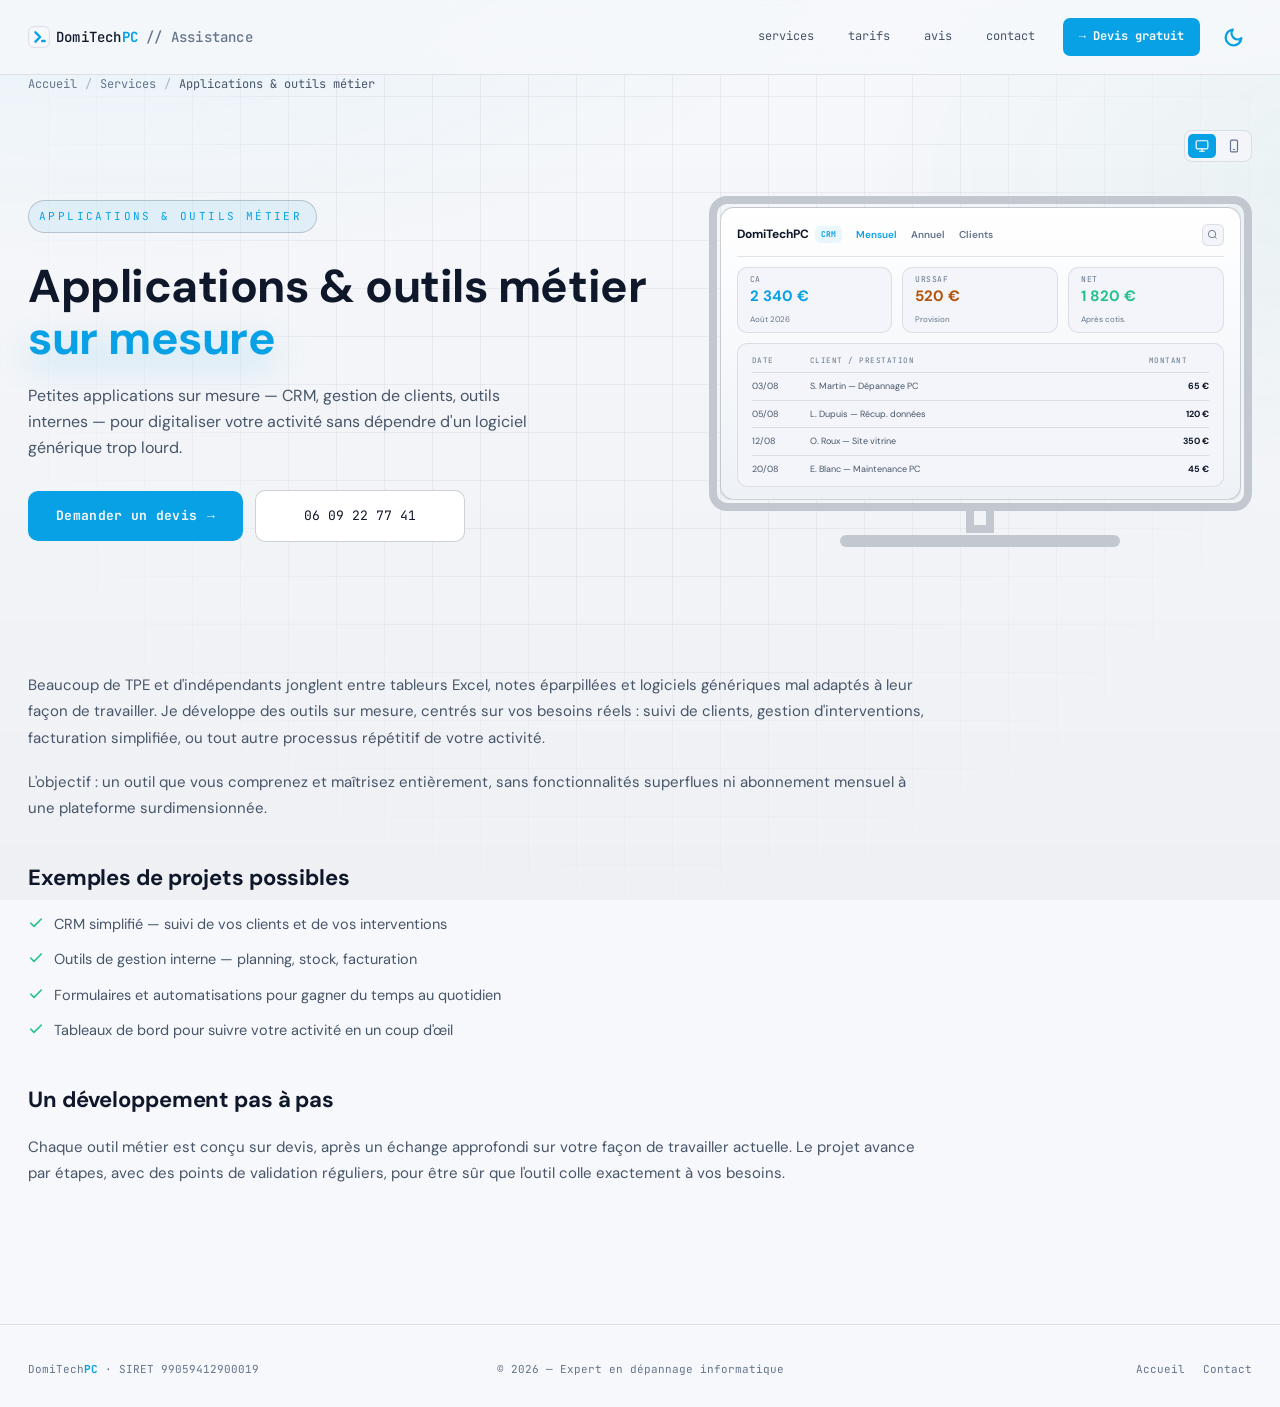
==== applications-metier-blois.html @ a6188f0a "Add files via upload" ====
<!DOCTYPE html>
<html lang="fr">
<head>
<meta charset="UTF-8">
<meta name="viewport" content="width=device-width, initial-scale=1.0">
<script>
(function(){
  var h = document.documentElement;
  try{
    var t = localStorage.getItem('dtpc-theme');
    if(!t){ t = window.matchMedia('(prefers-color-scheme: light)').matches ? 'light' : 'dark'; }
    if(t === 'light'){ h.setAttribute('data-theme','light'); }
  }catch(e){}
  // Active le masquage des blocs "reveal au scroll" seulement si JS tourne.
  h.className += (h.className ? ' ' : '') + 'js-reveal';
  // Detection tactile fiable, independante des media queries : certains
  // navigateurs integres declarent (hover:hover) a tort. Posee ici, avant le
  // premier rendu, pour qu'aucun etat de survol ne s'applique au doigt.
  if (navigator.maxTouchPoints > 0 || 'ontouchstart' in window) {
    h.className += ' is-touch';
  }
  // Filet de securite : si main.js n'a pas demarre au bout de 2,5 s
  // (reseau lent, 404, blocage), on affiche tout plutot que de laisser une page vide.
  setTimeout(function(){
    if(!window.__dtpcReady) h.className = h.className.replace(/\bjs-reveal\b/, '');
  }, 2500);
})();
</script>
<meta name="description" content="Développement d'applications et outils métier sur mesure à Blois : CRM, gestion de clients, outils internes. Digitalisez votre activité. Devis sur demande.">
<title>Applications & outils métier sur mesure | DomiTechPC</title>
<link rel="canonical" href="https://www.domitechpc.fr/applications-metier-blois.html">
<link rel="icon" type="image/png" href="/favicon.png" sizes="48x48">
<link rel="apple-touch-icon" href="/favicon-180.png">
<link rel="preload" href="/assets/fonts/dm-sans-latin-400-normal.woff2" as="font" type="font/woff2" crossorigin>
<link rel="preload" href="/assets/fonts/dm-sans-latin-700-normal.woff2" as="font" type="font/woff2" crossorigin>
<link rel="preload" href="/assets/fonts/jetbrains-mono-latin-400-normal.woff2" as="font" type="font/woff2" crossorigin>
<link rel="stylesheet" href="/assets/style.css?v=104">
<script type="application/ld+json">
{
  "@context": "https://schema.org",
  "@type": "Service",
  "serviceType": "Applications & outils métier",
  "provider": {
    "@type": "LocalBusiness",
    "name": "DomiTechPC Assistance",
    "telephone": "+33609227741",
    "address": {
      "@type": "PostalAddress",
      "addressLocality": "Blois",
      "postalCode": "41000",
      "addressCountry": "FR"
    }
  },
  "areaServed": {
    "@type": "GeoCircle",
    "geoMidpoint": { "@type": "GeoCoordinates", "latitude": 47.5861, "longitude": 1.3359 },
    "geoRadius": "20000"
  },
  "url": "https://www.domitechpc.fr/applications-metier-blois.html"
}
</script>
<script type="application/ld+json">
{
  "@context": "https://schema.org",
  "@type": "BreadcrumbList",
  "itemListElement": [
    { "@type": "ListItem", "position": 1, "name": "Accueil", "item": "https://www.domitechpc.fr/" },
    { "@type": "ListItem", "position": 2, "name": "Services", "item": "https://www.domitechpc.fr/#services" },
    { "@type": "ListItem", "position": 3, "name": "Applications & outils métier", "item": "https://www.domitechpc.fr/applications-metier-blois.html" }
  ]
}
</script>
</head>
<body>

<div class="scroll-progress"><div class="scroll-progress-bar" id="scrollBar"></div></div>

<div class="mobile-menu-backdrop" id="mobileMenuBackdrop" onclick="closeMobileMenu()"></div>
<div class="mobile-menu" id="mobileMenu">
  <div class="mm-head">
    <div class="mm-brand">
      <span class="mm-brand-chip logo-glyph">
        <svg viewBox="0 0 48 48" aria-hidden="true">
          <rect class="lg-bg" x="1.5" y="1.5" width="45" height="45" rx="10.56" stroke-width="1.3"/>
          <path class="lg-mark" d="M16.32 13.92 L26.4 24 L16.32 34.08" fill="none" stroke-width="5.28" stroke-linecap="round" stroke-linejoin="round"/>
          <rect class="lg-cursor" x="28.32" y="29.95" width="10.56" height="5.28" rx="2.64"/>
        </svg>
      </span>
      <div class="mm-brand-text">
        <span class="logo-text-mobile">DomiTech<strong>PC</strong></span>
        <span class="mm-brand-sub">Dépannage & dev web — Blois</span>
      </div>
    </div>
    <button class="mobile-close" onclick="closeMobileMenu()" aria-label="Fermer"><svg viewBox="0 0 24 24" width="16" height="16" fill="none" stroke="currentColor" stroke-width="2" stroke-linecap="round"><line x1="18" y1="6" x2="6" y2="18"/><line x1="6" y1="6" x2="18" y2="18"/></svg></button>
  </div>
  <nav class="mm-links">
    <a class="mm-link mm-services-trigger" id="mmServicesTrigger" onclick="toggleMobileServices()"><span class="mm-label">Services</span><svg class="mm-services-chevron" viewBox="0 0 24 24" fill="none" stroke="currentColor" stroke-width="2.4" stroke-linecap="round" stroke-linejoin="round"><polyline points="6 9 12 15 18 9"/></svg></a>
    <div class="mm-submenu" id="mmSubServices"><div class="mm-submenu-inner">
          <a href="/depannage-informatique-blois.html" onclick="closeMobileMenu()">Dépannage informatique</a>
          <a href="/recuperation-donnees-blois.html" onclick="closeMobileMenu()">Récupération de données</a>
          <a href="/nettoyage-securite-pc-blois.html" onclick="closeMobileMenu()">Nettoyage & Sécurité</a>
          <a href="/developpement-web-blois.html" onclick="closeMobileMenu()">Développement web</a>
          <a href="/creation-site-internet-blois.html" onclick="closeMobileMenu()">Site web personnalisé</a>
          <a href="/applications-metier-blois.html" onclick="closeMobileMenu()">Applications & outils métier</a>
    </div></div>
    <a href="/index.html#tarifs" class="mm-link" onclick="closeMobileMenu()"><span class="mm-label">Tarifs</span><span class="mm-arrow">→</span></a>
    <a href="/index.html#avis" class="mm-link" onclick="closeMobileMenu()"><span class="mm-label">Avis</span><span class="mm-arrow">→</span></a>
    <a href="/index.html#contact" class="mm-link" onclick="closeMobileMenu()"><span class="mm-label">Contact</span><span class="mm-arrow">→</span></a>
  </nav>
  <div class="mm-foot">
    <div class="mm-foot-row">
      <a href="tel:+33609227741" class="mm-quick"><svg width="14" height="14" viewBox="0 0 24 24" fill="none" stroke="currentColor" stroke-width="2" stroke-linecap="round" stroke-linejoin="round"><path d="M22 16.92v3a2 2 0 0 1-2.18 2 19.79 19.79 0 0 1-8.63-3.07 19.5 19.5 0 0 1-6-6 19.79 19.79 0 0 1-3.07-8.67A2 2 0 0 1 4.11 2h3a2 2 0 0 1 2 1.72 12.84 12.84 0 0 0 .7 2.81 2 2 0 0 1-.45 2.11L8.09 9.91a16 16 0 0 0 6 6l1.27-1.27a2 2 0 0 1 2.11-.45 12.84 12.84 0 0 0 2.81.7A2 2 0 0 1 22 16.92z"/></svg> 06 09 22 77 41</a>
      <a href="#" class="mm-quick" onclick="event.preventDefault();copyEmail()"><svg width="14" height="14" viewBox="0 0 24 24" fill="none" stroke="currentColor" stroke-width="2" stroke-linecap="round" stroke-linejoin="round"><rect x="2" y="4" width="20" height="16" rx="2"/><path d="M22 7 12 13 2 7"/></svg> Email</a>
    </div>
  </div>
</div>

<div class="copy-toast" id="copyToast" style="display:flex;align-items:center;gap:8px"><svg viewBox="0 0 24 24" width="13" height="13" fill="none" stroke="currentColor" stroke-width="3" stroke-linecap="round" stroke-linejoin="round" style="flex-shrink:0;vertical-align:-1px;margin-right:2px"><polyline points="20 6 9 17 4 12"/></svg> E-mail copié !</div>

<div class="nav-outer">
  <nav>
    <a href="/index.html" class="logo">
      <span class="logo-glyph">
        <svg viewBox="0 0 48 48" aria-hidden="true">
          <rect class="lg-bg" x="1.5" y="1.5" width="45" height="45" rx="10.56" stroke-width="1.3"/>
          <path class="lg-mark" d="M16.32 13.92 L26.4 24 L16.32 34.08" fill="none" stroke-width="5.28" stroke-linecap="round" stroke-linejoin="round"/>
          <rect class="lg-cursor" x="28.32" y="29.95" width="10.56" height="5.28" rx="2.64"/>
        </svg>
      </span>
      <span class="logo-text">DomiTech<strong>PC</strong><span style="color:var(--text3)"> // Assistance</span></span>
    </a>
    <div class="nav-links">
      <div class="nav-item-dd">
        <span class="nav-dd-trigger" tabindex="0">services <svg viewBox="0 0 24 24" fill="none" stroke="currentColor" stroke-width="2.4" stroke-linecap="round" stroke-linejoin="round"><polyline points="6 9 12 15 18 9"/></svg></span>
        <div class="nav-dropdown">
        <a href="/depannage-informatique-blois.html"><svg viewBox="0 0 24 24" fill="none" stroke="currentColor" stroke-width="2" stroke-linecap="round" stroke-linejoin="round"><rect x="2" y="4" width="20" height="13" rx="2"/><line x1="8" y1="21" x2="16" y2="21"/><line x1="12" y1="17" x2="12" y2="21"/></svg>Dépannage informatique</a>
        <a href="/recuperation-donnees-blois.html"><svg viewBox="0 0 24 24" fill="none" stroke="currentColor" stroke-width="2" stroke-linecap="round" stroke-linejoin="round"><ellipse cx="12" cy="5" rx="9" ry="3"/><path d="M21 12c0 1.66-4 3-9 3s-9-1.34-9-3"/><path d="M3 5v14c0 1.66 4 3 9 3s9-1.34 9-3V5"/></svg>Récupération de données</a>
        <a href="/nettoyage-securite-pc-blois.html"><svg viewBox="0 0 24 24" fill="none" stroke="currentColor" stroke-width="2" stroke-linecap="round" stroke-linejoin="round"><rect x="3" y="11" width="18" height="11" rx="2"/><path d="M7 11V7a5 5 0 0 1 10 0v4"/></svg>Nettoyage & Sécurité</a>
        <a href="/developpement-web-blois.html"><svg viewBox="0 0 24 24" fill="none" stroke="currentColor" stroke-width="2" stroke-linecap="round" stroke-linejoin="round"><polyline points="16 18 22 12 16 6"/><polyline points="8 6 2 12 8 18"/></svg>Développement web</a>
        <a href="/creation-site-internet-blois.html"><svg viewBox="0 0 24 24" fill="none" stroke="currentColor" stroke-width="2" stroke-linecap="round" stroke-linejoin="round"><circle cx="12" cy="12" r="10"/><line x1="2" y1="12" x2="22" y2="12"/><path d="M12 2a15.3 15.3 0 0 1 4 10 15.3 15.3 0 0 1-4 10 15.3 15.3 0 0 1-4-10 15.3 15.3 0 0 1 4-10z"/></svg>Site web personnalisé</a>
        <a href="/applications-metier-blois.html" aria-current="page"><svg viewBox="0 0 24 24" fill="none" stroke="currentColor" stroke-width="2" stroke-linecap="round" stroke-linejoin="round"><rect x="2" y="2" width="20" height="8" rx="2"/><rect x="2" y="14" width="20" height="8" rx="2"/><line x1="6" y1="6" x2="6.01" y2="6"/><line x1="6" y1="18" x2="6.01" y2="18"/></svg>Applications & outils métier</a>
        </div>
      </div>
      <a href="/index.html#tarifs">tarifs</a>
      <a href="/index.html#avis">avis</a>
      <a href="/index.html#contact">contact</a>
      <a href="/index.html#devis-form" class="nav-cta">→ Devis gratuit</a>
      <button class="theme-toggle" id="themeToggle" aria-label="Activer le thème clair" onclick="toggleTheme()">
        <svg class="icon-sun" viewBox="0 0 24 24" fill="none" stroke="currentColor" stroke-width="2.6" stroke-linecap="round" stroke-linejoin="round"><circle cx="12" cy="12" r="4.2"/><path d="M12 2v2M12 20v2M4.93 4.93l1.41 1.41M17.66 17.66l1.41 1.41M2 12h2M20 12h2M6.34 17.66l-1.41 1.41M19.07 4.93l-1.41 1.41"/></svg>
        <svg class="icon-moon" viewBox="0 0 24 24" fill="none" stroke="currentColor" stroke-width="2.6" stroke-linecap="round" stroke-linejoin="round"><path d="M21 12.79A9 9 0 1 1 11.21 3 7 7 0 0 0 21 12.79z"/></svg>
      </button>
    </div>
    <button class="hamburger" id="hamburger" aria-label="Menu" onclick="toggleMobileMenu()">
      <span></span><span></span><span></span>
    </button>
  </nav>
</div>

<div class="wrap">
  <div class="breadcrumb rise-in">
    <a href="/index.html">Accueil</a><span class="sep">/</span><a href="/index.html#services">Services</a><span class="sep">/</span><span class="current">Applications & outils métier</span>
  </div>

  <section class="svc-hero rise-in rise-in--d1">
    <div class="hero-text">
      <span class="hero-kicker">Applications & outils métier</span>
      <h1 class="svc-h1">Applications & outils métier<br><span class="glow">sur mesure</span></h1>
      <p class="svc-lede">Petites applications sur mesure — CRM, gestion de clients, outils internes — pour digitaliser votre activité sans dépendre d'un logiciel générique trop lourd.</p>
      <div class="cta-group">
        <a href="/index.html#devis-form" class="btn-primary"><span>Demander un devis</span><span class="arrow">→</span></a>
        <a href="tel:+33609227741" class="btn-ghost">06 09 22 77 41</a>
      </div>
    </div>
    <div class="hero-visual">
      <div class="vis-toggle-wrap"><div class="vis-device-toggle">
          <button type="button" class="vis-device-btn active" data-mode="pc" onclick="setDevicePreview(this,'pc')">
            <svg viewBox="0 0 24 24" fill="none" stroke="currentColor" stroke-width="2" stroke-linecap="round" stroke-linejoin="round"><rect x="2" y="3" width="20" height="14" rx="2"/><line x1="8" y1="21" x2="16" y2="21"/><line x1="12" y1="17" x2="12" y2="21"/></svg>
          </button>
          <button type="button" class="vis-device-btn" data-mode="mobile" onclick="setDevicePreview(this,'mobile')">
            <svg viewBox="0 0 24 24" fill="none" stroke="currentColor" stroke-width="2" stroke-linecap="round" stroke-linejoin="round"><rect x="6" y="2" width="12" height="20" rx="2"/><line x1="11" y1="18" x2="13" y2="18"/></svg>
          </button>
        </div><div class="vis-toggle-desktop"><div class="device-monitor-stand-wrap">
      <div class="device-monitor">
        <div class="device-monitor-screen"><div class="vis-crmd">
          <div class="vis-crmd-top">
            <div class="vis-crmd-brand">DomiTechPC <span class="vis-crmd-badge">CRM</span></div>
            <div class="vis-crmd-tabs">
              <span class="active">Mensuel</span><span>Annuel</span><span>Clients</span>
            </div>
            <div class="vis-crmd-search"><svg viewBox="0 0 24 24" fill="none" stroke="currentColor" stroke-width="2"><circle cx="11" cy="11" r="8"/><line x1="21" y1="21" x2="16.65" y2="16.65"/></svg></div>
          </div>
          <div class="vis-crmd-stats">
            <div class="vis-crmd-stat"><div class="vis-crmd-stat-label">CA</div><div class="vis-crmd-stat-val cyan">2 340 €</div><div class="vis-crmd-stat-sub">Août 2026</div></div>
            <div class="vis-crmd-stat"><div class="vis-crmd-stat-label">URSSAF</div><div class="vis-crmd-stat-val amber">520 €</div><div class="vis-crmd-stat-sub">Provision</div></div>
            <div class="vis-crmd-stat"><div class="vis-crmd-stat-label">Net</div><div class="vis-crmd-stat-val green">1 820 €</div><div class="vis-crmd-stat-sub">Après cotis.</div></div>
          </div>
          <div class="vis-crmd-table">
            <div class="vis-crmd-row vis-crmd-head"><span>Date</span><span>Client / Prestation</span><span>Montant</span></div>
            <div class="vis-crmd-row"><span>03/08</span><span>S. Martin — Dépannage PC</span><span class="amt">65 €</span></div>
            <div class="vis-crmd-row"><span>05/08</span><span>L. Dupuis — Récup. données</span><span class="amt">120 €</span></div>
            <div class="vis-crmd-row"><span>12/08</span><span>O. Roux — Site vitrine</span><span class="amt">350 €</span></div>
            <div class="vis-crmd-row"><span>20/08</span><span>E. Blanc — Maintenance PC</span><span class="amt">45 €</span></div>
          </div>
        </div></div>
      </div>
      <div class="device-monitor-stand"></div>
      <div class="device-monitor-base"></div>
    </div></div><div class="vis-toggle-mobile"><div class="vis-phone-wrap"><div class="device-phone"><div class="device-phone-screen">
          <div class="vis-crm-statusbar"><span>9:41</span><div class="vis-crm-statusbar-icons"><svg width="14" height="10" viewBox="0 0 24 24" fill="currentColor"><rect x="1" y="10" width="4" height="10"/><rect x="7" y="6" width="4" height="14"/><rect x="13" y="2" width="4" height="18"/></svg></div></div>
          <div class="vis-crm-head"><span class="vis-crm-title">Prestations</span><span class="vis-crm-badge">+</span></div>
          <div class="vis-crm-search"><svg viewBox="0 0 24 24" fill="none" stroke="currentColor" stroke-width="2"><circle cx="11" cy="11" r="8"/><line x1="21" y1="21" x2="16.65" y2="16.65"/></svg><span>Rechercher une prestation...</span></div>
          <div class="vis-crm-list">
            <div class="vis-crm-card"><div class="vis-crm-avatar" style="background:var(--cyan)"><svg viewBox="0 0 24 24" fill="none" stroke="currentColor" stroke-width="2" stroke-linecap="round" stroke-linejoin="round"><rect x="2" y="4" width="20" height="13" rx="2"/><line x1="8" y1="21" x2="16" y2="21"/><line x1="12" y1="17" x2="12" y2="21"/></svg></div><div class="vis-crm-info"><div class="vis-crm-name">Dépannage PC</div><div class="vis-crm-sub">S. Martin</div></div><div class="vis-crm-right"><span class="vis-crm-price">65 €</span><span class="vis-crm-tag ok">Payé</span></div></div>
            <div class="vis-crm-card"><div class="vis-crm-avatar" style="background:var(--green)"><svg viewBox="0 0 24 24" fill="none" stroke="currentColor" stroke-width="2" stroke-linecap="round" stroke-linejoin="round"><ellipse cx="12" cy="5" rx="9" ry="3"/><path d="M21 12c0 1.66-4 3-9 3s-9-1.34-9-3"/><path d="M3 5v14c0 1.66 4 3 9 3s9-1.34 9-3V5"/></svg></div><div class="vis-crm-info"><div class="vis-crm-name">Récup. données</div><div class="vis-crm-sub">L. Dupuis</div></div><div class="vis-crm-right"><span class="vis-crm-price">120 €</span><span class="vis-crm-tag wait">En cours</span></div></div>
            <div class="vis-crm-card"><div class="vis-crm-avatar" style="background:#f78c6c"><svg viewBox="0 0 24 24" fill="none" stroke="currentColor" stroke-width="2" stroke-linecap="round" stroke-linejoin="round"><circle cx="12" cy="12" r="10"/><line x1="2" y1="12" x2="22" y2="12"/><path d="M12 2a15.3 15.3 0 0 1 4 10 15.3 15.3 0 0 1-4 10 15.3 15.3 0 0 1-4-10 15.3 15.3 0 0 1 4-10z"/></svg></div><div class="vis-crm-info"><div class="vis-crm-name">Site vitrine</div><div class="vis-crm-sub">O. Roux</div></div><div class="vis-crm-right"><span class="vis-crm-price">350 €</span><span class="vis-crm-tag ok">Payé</span></div></div>
            <div class="vis-crm-card"><div class="vis-crm-avatar" style="background:#c792ea"><svg viewBox="0 0 24 24" fill="none" stroke="currentColor" stroke-width="2" stroke-linecap="round" stroke-linejoin="round"><rect x="3" y="11" width="18" height="11" rx="2"/><path d="M7 11V7a5 5 0 0 1 10 0v4"/></svg></div><div class="vis-crm-info"><div class="vis-crm-name">Maintenance PC</div><div class="vis-crm-sub">E. Blanc</div></div><div class="vis-crm-right"><span class="vis-crm-price">45 €</span><span class="vis-crm-tag due">Prévu</span></div></div>
          </div>
          <div class="vis-crm-tabbar">
            <div class="vis-crm-tab active"><svg viewBox="0 0 24 24" fill="none" stroke="currentColor" stroke-width="2"><rect x="3" y="3" width="7" height="7" rx="1"/><rect x="14" y="3" width="7" height="7" rx="1"/><rect x="3" y="14" width="7" height="7" rx="1"/><rect x="14" y="14" width="7" height="7" rx="1"/></svg><span>Prestations</span></div>
            <div class="vis-crm-tab"><svg viewBox="0 0 24 24" fill="none" stroke="currentColor" stroke-width="2"><rect x="3" y="4" width="18" height="18" rx="2"/><line x1="16" y1="2" x2="16" y2="6"/><line x1="8" y1="2" x2="8" y2="6"/><line x1="3" y1="10" x2="21" y2="10"/></svg><span>Agenda</span></div>
            <div class="vis-crm-tab"><svg viewBox="0 0 24 24" fill="none" stroke="currentColor" stroke-width="2"><path d="M3 3v18h18"/><path d="M18 17V9M13 17V5M8 17v-3"/></svg><span>Stats</span></div>
          </div>
        </div></div></div></div></div>
    </div>
  </section>
</div>

<div class="section-band">
  <div class="wrap">
    <div class="svc-body svc-body--full">

      <p>Beaucoup de TPE et d'indépendants jonglent entre tableurs Excel, notes éparpillées et logiciels génériques mal adaptés à leur façon de travailler. Je développe des outils sur mesure, centrés sur vos besoins réels : suivi de clients, gestion d'interventions, facturation simplifiée, ou tout autre processus répétitif de votre activité.</p>
      <p>L'objectif : un outil que vous comprenez et maîtrisez entièrement, sans fonctionnalités superflues ni abonnement mensuel à une plateforme surdimensionnée.</p>
      <h2>Exemples de projets possibles</h2>
      <ul>
        <li><svg viewBox="0 0 24 24" fill="none" stroke="currentColor" stroke-width="2.4" stroke-linecap="round" stroke-linejoin="round"><polyline points="20 6 9 17 4 12"/></svg> CRM simplifié — suivi de vos clients et de vos interventions</li>
        <li><svg viewBox="0 0 24 24" fill="none" stroke="currentColor" stroke-width="2.4" stroke-linecap="round" stroke-linejoin="round"><polyline points="20 6 9 17 4 12"/></svg> Outils de gestion interne — planning, stock, facturation</li>
        <li><svg viewBox="0 0 24 24" fill="none" stroke="currentColor" stroke-width="2.4" stroke-linecap="round" stroke-linejoin="round"><polyline points="20 6 9 17 4 12"/></svg> Formulaires et automatisations pour gagner du temps au quotidien</li>
        <li><svg viewBox="0 0 24 24" fill="none" stroke="currentColor" stroke-width="2.4" stroke-linecap="round" stroke-linejoin="round"><polyline points="20 6 9 17 4 12"/></svg> Tableaux de bord pour suivre votre activité en un coup d'œil</li>
      </ul>
      <h2>Un développement pas à pas</h2>
      <p>Chaque outil métier est conçu sur devis, après un échange approfondi sur votre façon de travailler actuelle. Le projet avance par étapes, avec des points de validation réguliers, pour être sûr que l'outil colle exactement à vos besoins.</p>
    
    </div>
  </div>
</div>

<a href="/index.html#devis-form" class="fab-devis" id="fabDevis"><span class="d"></span> Devis gratuit →</a>

<div class="footer-outer">
  <footer>
    <div class="foot-brand"><span>DomiTech<strong>PC</strong> · SIRET 99059412900019</span></div>
    <div class="foot-mid">&copy; 2026 — Expert en dépannage informatique</div>
    <div class="foot-links">
      <a href="/index.html">Accueil</a>
      <a href="/index.html#contact">Contact</a>
    </div>
  </footer>
</div>

<script src="/assets/main.js?v=104"></script>
</body>
</html>
---- assets/style.css ----
/* ===== Polices auto-hebergees (plus de requete vers Google Fonts) ===== */
  @font-face{font-family:'DM Sans';font-style:normal;font-weight:400;font-display:swap;src:url(/assets/fonts/dm-sans-latin-ext-400-normal.woff2) format('woff2');unicode-range:U+0100-02BA,U+02BD-02C5,U+02C7-02CC,U+02CE-02D7,U+02DD-02FF,U+0304,U+0308,U+0329,U+1D00-1DBF,U+1E00-1E9F,U+1EF2-1EFF,U+2020,U+20A0-20AB,U+20AD-20C0,U+2113,U+2C60-2C7F,U+A720-A7FF}
  @font-face{font-family:'DM Sans';font-style:normal;font-weight:400;font-display:swap;src:url(/assets/fonts/dm-sans-latin-400-normal.woff2) format('woff2');unicode-range:U+0000-00FF,U+0131,U+0152-0153,U+02BB-02BC,U+02C6,U+02DA,U+02DC,U+0304,U+0308,U+0329,U+2000-206F,U+20AC,U+2122,U+2191,U+2193,U+2212,U+2215,U+FEFF,U+FFFD}
  @font-face{font-family:'DM Sans';font-style:normal;font-weight:500;font-display:swap;src:url(/assets/fonts/dm-sans-latin-ext-500-normal.woff2) format('woff2');unicode-range:U+0100-02BA,U+02BD-02C5,U+02C7-02CC,U+02CE-02D7,U+02DD-02FF,U+0304,U+0308,U+0329,U+1D00-1DBF,U+1E00-1E9F,U+1EF2-1EFF,U+2020,U+20A0-20AB,U+20AD-20C0,U+2113,U+2C60-2C7F,U+A720-A7FF}
  @font-face{font-family:'DM Sans';font-style:normal;font-weight:500;font-display:swap;src:url(/assets/fonts/dm-sans-latin-500-normal.woff2) format('woff2');unicode-range:U+0000-00FF,U+0131,U+0152-0153,U+02BB-02BC,U+02C6,U+02DA,U+02DC,U+0304,U+0308,U+0329,U+2000-206F,U+20AC,U+2122,U+2191,U+2193,U+2212,U+2215,U+FEFF,U+FFFD}
  @font-face{font-family:'DM Sans';font-style:normal;font-weight:600;font-display:swap;src:url(/assets/fonts/dm-sans-latin-ext-600-normal.woff2) format('woff2');unicode-range:U+0100-02BA,U+02BD-02C5,U+02C7-02CC,U+02CE-02D7,U+02DD-02FF,U+0304,U+0308,U+0329,U+1D00-1DBF,U+1E00-1E9F,U+1EF2-1EFF,U+2020,U+20A0-20AB,U+20AD-20C0,U+2113,U+2C60-2C7F,U+A720-A7FF}
  @font-face{font-family:'DM Sans';font-style:normal;font-weight:600;font-display:swap;src:url(/assets/fonts/dm-sans-latin-600-normal.woff2) format('woff2');unicode-range:U+0000-00FF,U+0131,U+0152-0153,U+02BB-02BC,U+02C6,U+02DA,U+02DC,U+0304,U+0308,U+0329,U+2000-206F,U+20AC,U+2122,U+2191,U+2193,U+2212,U+2215,U+FEFF,U+FFFD}
  @font-face{font-family:'DM Sans';font-style:normal;font-weight:700;font-display:swap;src:url(/assets/fonts/dm-sans-latin-ext-700-normal.woff2) format('woff2');unicode-range:U+0100-02BA,U+02BD-02C5,U+02C7-02CC,U+02CE-02D7,U+02DD-02FF,U+0304,U+0308,U+0329,U+1D00-1DBF,U+1E00-1E9F,U+1EF2-1EFF,U+2020,U+20A0-20AB,U+20AD-20C0,U+2113,U+2C60-2C7F,U+A720-A7FF}
  @font-face{font-family:'DM Sans';font-style:normal;font-weight:700;font-display:swap;src:url(/assets/fonts/dm-sans-latin-700-normal.woff2) format('woff2');unicode-range:U+0000-00FF,U+0131,U+0152-0153,U+02BB-02BC,U+02C6,U+02DA,U+02DC,U+0304,U+0308,U+0329,U+2000-206F,U+20AC,U+2122,U+2191,U+2193,U+2212,U+2215,U+FEFF,U+FFFD}
  @font-face{font-family:'JetBrains Mono';font-style:normal;font-weight:400;font-display:swap;src:url(/assets/fonts/jetbrains-mono-latin-ext-400-normal.woff2) format('woff2');unicode-range:U+0100-02BA,U+02BD-02C5,U+02C7-02CC,U+02CE-02D7,U+02DD-02FF,U+0304,U+0308,U+0329,U+1D00-1DBF,U+1E00-1E9F,U+1EF2-1EFF,U+2020,U+20A0-20AB,U+20AD-20C0,U+2113,U+2C60-2C7F,U+A720-A7FF}
  @font-face{font-family:'JetBrains Mono';font-style:normal;font-weight:400;font-display:swap;src:url(/assets/fonts/jetbrains-mono-latin-400-normal.woff2) format('woff2');unicode-range:U+0000-00FF,U+0131,U+0152-0153,U+02BB-02BC,U+02C6,U+02DA,U+02DC,U+0304,U+0308,U+0329,U+2000-206F,U+20AC,U+2122,U+2191,U+2193,U+2212,U+2215,U+FEFF,U+FFFD}
  @font-face{font-family:'JetBrains Mono';font-style:normal;font-weight:500;font-display:swap;src:url(/assets/fonts/jetbrains-mono-latin-ext-500-normal.woff2) format('woff2');unicode-range:U+0100-02BA,U+02BD-02C5,U+02C7-02CC,U+02CE-02D7,U+02DD-02FF,U+0304,U+0308,U+0329,U+1D00-1DBF,U+1E00-1E9F,U+1EF2-1EFF,U+2020,U+20A0-20AB,U+20AD-20C0,U+2113,U+2C60-2C7F,U+A720-A7FF}
  @font-face{font-family:'JetBrains Mono';font-style:normal;font-weight:500;font-display:swap;src:url(/assets/fonts/jetbrains-mono-latin-500-normal.woff2) format('woff2');unicode-range:U+0000-00FF,U+0131,U+0152-0153,U+02BB-02BC,U+02C6,U+02DA,U+02DC,U+0304,U+0308,U+0329,U+2000-206F,U+20AC,U+2122,U+2191,U+2193,U+2212,U+2215,U+FEFF,U+FFFD}
  @font-face{font-family:'JetBrains Mono';font-style:normal;font-weight:700;font-display:swap;src:url(/assets/fonts/jetbrains-mono-latin-ext-700-normal.woff2) format('woff2');unicode-range:U+0100-02BA,U+02BD-02C5,U+02C7-02CC,U+02CE-02D7,U+02DD-02FF,U+0304,U+0308,U+0329,U+1D00-1DBF,U+1E00-1E9F,U+1EF2-1EFF,U+2020,U+20A0-20AB,U+20AD-20C0,U+2113,U+2C60-2C7F,U+A720-A7FF}
  @font-face{font-family:'JetBrains Mono';font-style:normal;font-weight:700;font-display:swap;src:url(/assets/fonts/jetbrains-mono-latin-700-normal.woff2) format('woff2');unicode-range:U+0000-00FF,U+0131,U+0152-0153,U+02BB-02BC,U+02C6,U+02DA,U+02DC,U+0304,U+0308,U+0329,U+2000-206F,U+20AC,U+2122,U+2191,U+2193,U+2212,U+2215,U+FEFF,U+FFFD}
  *, *::before, *::after { box-sizing: border-box; margin: 0; padding: 0; }
  :root {
    --bg:#070b15; --surface:#0f1626; --surface-2:#111b2e;
    --border:rgba(99,179,237,0.14); --border-strong:rgba(99,179,237,0.32);
    --cyan:#08a1e5; --cyan-dim:rgba(8,161,229,0.08); --cyan-rgb:8,161,229;
    --text:#e2e8f0; --text2:#94a3b8; --text3:#64748b;
    --green:#26c18b; --amber:#fbbf24; --green-rgb:38,193,139;
    --mono:'JetBrains Mono',ui-monospace,monospace; --sans:'DM Sans',system-ui,sans-serif;
    --r:14px; --r2:8px; --wrap:1400px; --input-bg:#070b15; --modal-overlay:rgba(5,8,16,0.88);
    --grid-line:rgba(99,179,237,0.045); --glow-1:rgba(var(--cyan-rgb),0.10); --glow-2:rgba(var(--green-rgb),0.06);
    --term-bg-1:#0a1120; --term-bg-2:#070c18; --term-head-bg:rgba(255,255,255,0.02);
    --term-shadow:0 40px 80px -20px rgba(0,0,0,0.6),0 0 0 1px rgba(var(--cyan-rgb),0.05),inset 0 1px 0 rgba(255,255,255,0.04);
    --nav-bg:rgba(7,11,21,0.78); --mobile-menu-bg:rgba(7,11,21,0.98); --note-bg:rgba(255,255,255,0.02);
    --code-bg:#050505; --code-linenum:#565656; --code-tag:#2fe08a; --code-attr:#3ea6ff; --code-str:#3ea6ff; --code-txt:#c8c8c8; --code-punc:#6e6e6e; --code-cursor:#c8c8c8;
  }
  html[data-theme="light"]{
    --bg:#f6f8fb; --surface:#ffffff; --surface-2:#f3f5fa;
    --border:rgba(15,23,42,0.10); --border-strong:rgba(15,23,42,0.20);
    --text:#0f172a; --text2:#475569; --text3:#64748b;
    --green:#26c18b; --amber:#b45309;
    --input-bg:#ffffff; --modal-overlay:rgba(148,163,184,0.35);
    --grid-line:rgba(15,23,42,0.05); --glow-1:rgba(var(--cyan-rgb),0.06); --glow-2:rgba(5,150,105,0.05);
    --term-bg-1:#ffffff; --term-bg-2:#eef2f7; --term-head-bg:rgba(15,23,42,0.035);
    --term-shadow:0 30px 60px -20px rgba(15,23,42,0.16),0 0 0 1px rgba(var(--cyan-rgb),0.08),inset 0 1px 0 rgba(255,255,255,0.7);
    --nav-bg:rgba(246,248,251,0.82); --mobile-menu-bg:rgba(246,248,251,0.98); --note-bg:rgba(15,23,42,0.045);
    --code-bg:#eef1f5; --code-attr:#0969da; --code-str:#0969da; --code-txt:#6e6e6e; --code-tag:#0f9d58; --code-punc:#454545; --code-cursor:#6e6e6e;
  }
  html{scroll-behavior:smooth;overflow-x:hidden}
  body,.nav-outer,.card,.price-card,.review-card,.contact-item,.contact-form,.term-window,
  .reviews-meta,.review-cta,.modal-box,.price-note,footer,input,select,textarea{
    transition:background-color .35s ease,border-color .35s ease,color .35s ease,box-shadow .35s ease;
  }
  body{background:var(--bg);color:var(--text);font-family:var(--sans);font-size:15px;line-height:1.6;min-height:100vh;overflow-x:hidden}
  body::before{content:'';position:fixed;inset:0;pointer-events:none;z-index:0;background:radial-gradient(1200px 600px at 10% -10%,var(--glow-1),transparent 60%),radial-gradient(900px 500px at 110% 20%,var(--glow-2),transparent 60%),linear-gradient(180deg,transparent 0%,rgba(0,0,0,0.25) 100%)}
  html[data-theme="light"] body::before{background:radial-gradient(1200px 600px at 10% -10%,var(--glow-1),transparent 60%),radial-gradient(900px 500px at 110% 20%,var(--glow-2),transparent 60%),linear-gradient(180deg,transparent 0%,rgba(15,23,42,0.03) 100%)}
  body::after{content:'';position:fixed;inset:0;pointer-events:none;z-index:1;background:linear-gradient(var(--grid-line) 1px,transparent 1px) 0 0/48px 48px,linear-gradient(90deg,var(--grid-line) 1px,transparent 1px) 0 0/48px 48px;mask-image:radial-gradient(ellipse at 50% 30%,#000 35%,transparent 75%);-webkit-mask-image:radial-gradient(ellipse at 50% 30%,#000 35%,transparent 75%)}
  .wrap{max-width:var(--wrap);margin:0 auto;padding:0 28px;position:relative;z-index:2}
  .section-band{width:100%;padding:96px 0;position:relative;z-index:2}
  .section-band--alt{background:rgba(255,255,255,0.012);border-top:1px solid var(--border);border-bottom:1px solid var(--border)}
  .scroll-progress{position:fixed;top:0;left:0;right:0;height:2px;background:transparent;z-index:400;pointer-events:none}
  .scroll-progress-bar{height:100%;width:0%;background:linear-gradient(90deg,var(--cyan),var(--green));box-shadow:0 0 12px rgba(var(--cyan-rgb),0.6);transition:width 80ms linear}
  .nav-outer{width:100%;position:sticky;top:0;z-index:280;background:var(--nav-bg);backdrop-filter:blur(18px);-webkit-backdrop-filter:blur(18px);border-bottom:1px solid var(--border);transition:background-color .35s ease,border-color .35s ease}
  @media (max-width:1100px){.nav-outer{backdrop-filter:none;-webkit-backdrop-filter:none;background:var(--surface)}}
  .nav-outer > nav{display:flex;align-items:center;justify-content:space-between;padding:18px 28px;max-width:var(--wrap);margin:0 auto}
  .logo{font-family:var(--mono);font-size:14px;color:var(--cyan);display:flex;align-items:center;gap:0;text-decoration:none;letter-spacing:.2px;font-weight:500;transition:color .35s ease}
  .logo-glyph{display:flex;align-items:center;margin-right:6px;flex-shrink:0;width:22px;height:22px}
  .logo-glyph svg{width:22px;height:22px;display:block}
  .logo-glyph .lg-bg{fill:var(--bg);stroke:var(--border-strong);transition:fill .35s ease,stroke .35s ease}
  .logo-glyph .lg-mark{stroke:var(--cyan);transition:stroke .35s ease}
  .logo-glyph .lg-cursor{fill:var(--cyan);transition:fill .35s ease}
  @keyframes pulse{0%,100%{opacity:1;transform:scale(1)}50%{opacity:.45;transform:scale(.72)}}
  .logo-text{color:var(--text);font-weight:500;transition:color .35s ease}
  .logo-text strong{color:var(--cyan);font-weight:700;transition:color .35s ease}
  .nav-links{display:flex;gap:6px;align-items:center}
  .nav-links a{font-family:var(--mono);font-size:12px;color:var(--text2);text-decoration:none;padding:8px 14px;border-radius:6px;transition:color .2s,background .2s}
  @media (hover:hover){.nav-links a:hover{color:var(--cyan);background:var(--cyan-dim)}}
  .nav-links a.nav-cta{font-family:var(--mono);font-size:12px;font-weight:700;color:#070b15 !important;background:var(--cyan);padding:9px 16px !important;border-radius:7px !important;margin-left:8px;transition:transform .15s,box-shadow .2s}
  @media (hover:hover){.nav-links a.nav-cta:hover{background:var(--cyan) !important;transform:translateY(-2px);box-shadow:0 8px 22px rgba(var(--cyan-rgb),.3)}}
  .theme-toggle{display:inline-flex;align-items:center;justify-content:center;width:38px;height:38px;flex-shrink:0;background:transparent;border:none;border-radius:14px;color:var(--cyan);cursor:pointer;margin-left:8px;outline:none;-webkit-tap-highlight-color:transparent}
  .theme-toggle:focus,.theme-toggle:focus-visible{outline:none;box-shadow:none}
  .theme-toggle svg{width:21px;height:21px;transition:filter .2s ease,color .2s ease}
  @media (hover:hover){.theme-toggle:hover svg{filter:drop-shadow(0 0 4px rgba(var(--cyan-rgb),.4));color:var(--cyan)}}
  .theme-toggle .icon-moon{display:none}
  html[data-theme="light"] .theme-toggle .icon-sun{display:none}
  html[data-theme="light"] .theme-toggle .icon-moon{display:block}
  html[data-theme="light"] .nav-links a.nav-cta{color:#f6f8fa !important}
  html[data-theme="light"] .btn-primary{color:#f6f8fa}
  html[data-theme="light"] .copy-toast{color:#f6f8fa}
  html[data-theme="light"] .fab-devis{color:#f6f8fa}
  html[data-theme="light"] .fab-devis .d{background:#f6f8fa}
  .hamburger{display:none;align-items:center;justify-content:center;gap:4px;background:transparent;border:none;border-radius:14px;cursor:pointer;padding:0;width:38px;height:38px;z-index:300;position:relative;flex-shrink:0;outline:none;-webkit-tap-highlight-color:transparent}
  .hamburger:focus,.hamburger:focus-visible{outline:none;box-shadow:none}
  .hamburger span{display:block;width:21px;height:2.4px;background:var(--cyan);border-radius:2px;transition:transform .35s cubic-bezier(.4,0,.2,1),opacity .25s,width .3s,background-color .2s ease,box-shadow .2s ease;transform-origin:center;position:absolute}
  @media (hover:hover){.hamburger:hover span{background:var(--cyan);box-shadow:0 0 2px rgba(var(--cyan-rgb),.35)}}
  .hamburger span:nth-child(1){transform:translateY(-6px)}
  .hamburger span:nth-child(3){transform:translateY(6px)}
  .hamburger.open span:nth-child(1){transform:translateY(0) rotate(45deg)}
  .hamburger.open span:nth-child(2){opacity:0;width:0}
  .hamburger.open span:nth-child(3){transform:translateY(0) rotate(-45deg)}
  .mobile-menu{display:none;position:fixed;inset:0;height:100vh;height:100dvh;z-index:300;background:var(--mobile-menu-bg);flex-direction:column;gap:0;opacity:1;transform:translateX(100%);transition:transform .35s cubic-bezier(.25,.1,.25,1);will-change:transform;overflow-y:auto;-webkit-overflow-scrolling:touch;box-shadow:-12px 0 30px -10px rgba(0,0,0,.4);margin:0;padding:0;box-sizing:border-box}
  .mobile-menu.open{transform:translateX(0)}
  .mobile-menu-backdrop{display:none;position:fixed;inset:0;z-index:290;background:rgba(0,0,0,.5);opacity:0;transition:opacity .35s ease;will-change:opacity}
  .mobile-menu-backdrop.open{opacity:1}
  .mm-head{display:flex;align-items:center;justify-content:space-between;padding:10px 14px;border-bottom:1px solid var(--border);flex-shrink:0}
  .mm-brand{display:flex;align-items:center;gap:9px;min-width:0}
  .mm-brand-chip{width:28px;height:28px;flex-shrink:0;display:flex;align-items:center;justify-content:center}
  .mm-brand-chip svg{width:100%;height:100%}
  .mm-brand-text{display:flex;flex-direction:column;gap:1px;min-width:0}
  .mm-head .logo-text-mobile{font-family:var(--mono);font-size:12px;color:var(--text);letter-spacing:.2px}
  .mm-brand-sub{font-family:var(--sans);font-size:9px;color:var(--text3);white-space:nowrap;overflow:hidden;text-overflow:ellipsis}
  .mm-head .logo-text-mobile strong{color:var(--cyan)}
  .mm-links{display:flex;flex-direction:column;padding:6px 14px 10px !important;flex:1;justify-content:flex-start;gap:0;min-height:0}
  .mm-link{font-family:var(--sans);font-weight:600;color:var(--text2);text-decoration:none;padding:14px 2px !important;margin:0 !important;display:flex;align-items:center;justify-content:flex-start;gap:10px;border-bottom:1px solid var(--border);opacity:0;transform:translateY(14px);transition:color .2s,opacity .35s,transform .35s;flex-shrink:0;width:100%;text-align:left}
  .mm-link:last-child{border-bottom:none}
  .mm-link .mm-label{font-size:18px;letter-spacing:.1px;flex:1;margin:0 !important;padding:0 !important;text-indent:0 !important}
  .mm-link .mm-arrow{opacity:0;transition:opacity .2s,transform .2s;color:var(--cyan)}
  @media (hover:hover){.mm-link:hover{color:var(--cyan);padding-left:10px}}
  @media (hover:hover){.mm-link:hover .mm-arrow{opacity:1;transform:translateX(2px)}}
  .mm-link.mm-cta-link{color:var(--cyan)}
  .mobile-menu.open .mm-link{opacity:1;transform:translateY(0)}
  .mobile-menu.open .mm-link:nth-child(2){transition-delay:.05s}
  .mobile-menu.open .mm-link:nth-child(3){transition-delay:.11s}
  .mobile-menu.open .mm-link:nth-child(4){transition-delay:.17s}
  .mobile-menu.open .mm-link:nth-child(5){transition-delay:.23s}
  .mm-foot{padding:14px 22px calc(14px + env(safe-area-inset-bottom,0px));border-top:1px solid var(--border);display:flex;flex-direction:column;gap:12px;opacity:0;transform:translateY(12px);transition:opacity .4s,transform .4s;transition-delay:.3s;flex-shrink:0}
  .mobile-menu.open .mm-foot{opacity:1;transform:translateY(0)}
  .mm-foot-row{display:flex;flex-direction:column;gap:8px}
  .mm-quick{display:flex;align-items:center;justify-content:center;gap:10px;font-family:var(--sans);font-size:13px;font-weight:600;color:var(--cyan);border:1px solid var(--border);border-radius:10px;padding:12px 14px;text-decoration:none;transition:border-color .2s,color .2s;white-space:nowrap}
  @media (hover:hover){.mm-quick:hover{border-color:var(--cyan);color:var(--cyan)}}
  .mobile-close{position:absolute;top:12px;right:14px;background:none;border:1px solid var(--border);border-radius:50%;width:30px;height:30px;cursor:pointer;color:var(--cyan);display:flex;align-items:center;justify-content:center;transition:background .2s,border-color .2s}
  @media (hover:hover){.mobile-close:hover{background:var(--cyan-dim);border-color:var(--cyan)}}
  .hero{padding:72px 0 96px;display:grid;grid-template-columns:1.15fr 1fr;gap:56px;align-items:center}
  .hero-kicker{display:inline-flex;align-items:center;gap:10px;font-family:var(--mono);font-size:11px;color:var(--cyan);letter-spacing:2.4px;text-transform:uppercase;padding:7px 14px 7px 10px;border:1px solid var(--border-strong);border-radius:999px;background:var(--cyan-dim);margin-bottom:28px}
  h1{font-family:var(--mono);font-size:clamp(34px,5.4vw,64px);font-weight:700;line-height:1.04;margin-bottom:26px;color:var(--text);letter-spacing:-0.02em}
  h1 .glow{color:var(--cyan);position:relative;display:inline-block}
  h1 .glow::after{content:'';position:absolute;left:0;right:0;bottom:4px;height:10px;background:var(--cyan);filter:blur(18px);opacity:.35;z-index:-1}
  @keyframes blink{0%,100%{opacity:1}50%{opacity:0}}
  .hero-desc{font-size:17px;color:var(--text2);max-width:540px;margin-bottom:36px;line-height:1.7}
  .cta-group{display:flex;gap:12px;flex-wrap:wrap;align-items:center}
  .btn-primary{background:var(--cyan);color:#070b15;border:none;padding:15px 28px;border-radius:10px;font-family:var(--mono);font-size:13px;font-weight:700;cursor:pointer;text-decoration:none;display:inline-flex;align-items:center;justify-content:center;gap:10px;position:relative;overflow:hidden;transition:transform .15s,box-shadow .2s;letter-spacing:.3px;min-width:210px}
  .btn-primary::before{content:'';position:absolute;inset:0;background:linear-gradient(90deg,transparent,rgba(255,255,255,.45),transparent);transform:translateX(-120%);transition:transform .6s ease}
  @media (hover:hover){.btn-primary:hover{transform:translateY(-2px);box-shadow:0 10px 34px rgba(var(--cyan-rgb),.45)}}
  @media (hover:hover){.btn-primary:hover::before{transform:translateX(120%)}}
  .btn-primary .arrow{transition:transform .25s}
  @media (hover:hover){.btn-primary:hover .arrow{transform:translateX(4px)}}
  .btn-ghost{background:var(--surface);color:var(--text);border:1px solid var(--border-strong);padding:15px 28px;border-radius:10px;font-family:var(--mono);font-size:13px;cursor:pointer;text-decoration:none;display:inline-flex;align-items:center;justify-content:center;gap:8px;transition:border-color .2s,color .2s,background .2s;min-width:210px}
  @media (hover:hover){.btn-ghost:hover{border-color:var(--cyan);color:var(--cyan);background:var(--surface-2)}}
  .hero-visual{position:relative;perspective:1400px;min-width:0}
  .term-window{background:linear-gradient(180deg,var(--term-bg-1),var(--term-bg-2));border:1px solid var(--border-strong);border-radius:14px;box-shadow:var(--term-shadow);overflow:hidden;transform:rotateY(-6deg) rotateX(3deg) rotate(0.5deg);transition:transform .4s cubic-bezier(.2,.8,.2,1),background-color .35s ease,box-shadow .35s ease}
  @media (hover:hover){.term-window:hover{transform:rotateY(-2deg) rotateX(1deg)}}
  .term-head{display:flex;align-items:center;gap:8px;padding:11px 14px;border-bottom:1px solid var(--border);background:var(--term-head-bg)}
  .term-dots{display:flex;gap:6px}
  .term-dots span{width:10px;height:10px;border-radius:50%}
  .term-dots span:nth-child(1){background:#ff5f57}
  .term-dots span:nth-child(2){background:#febc2e}
  .term-dots span:nth-child(3){background:#28c840}
  .term-title{font-family:var(--mono);font-size:11px;color:var(--text3);margin:0 auto;letter-spacing:1px}
  .term-body{padding:20px 22px;font-family:var(--mono);font-size:13px;line-height:1.9;color:var(--text2);height:360px;overflow:hidden;background:linear-gradient(180deg,transparent 0%,rgba(var(--cyan-rgb),0.025) 100%);scrollbar-width:none}
  .term-body::-webkit-scrollbar{display:none}
  .term-line{display:block;white-space:pre-wrap;word-break:break-word}
  .t-prompt{color:var(--cyan)}
  .t-ok{color:var(--green)}
  .t-warn{color:var(--amber)}
  .t-muted{color:var(--text3)}
  .t-user{color:var(--cyan)}
  .term-body .cur{display:inline-block;width:8px;height:14px;background:var(--cyan);vertical-align:-2px;animation:blink 1s step-end infinite}
  .section-label{font-family:var(--mono);font-size:11px;color:var(--cyan);letter-spacing:2.4px;text-transform:uppercase;margin-bottom:12px;display:inline-flex;align-items:center;gap:10px}
  .section-label::before{content:'//';opacity:.5}
  .section-head{display:flex;justify-content:space-between;align-items:flex-end;flex-wrap:wrap;gap:20px;margin-bottom:40px}
  .section-head h2{font-family:var(--mono);font-size:clamp(26px,3.4vw,38px);font-weight:700;color:var(--text);line-height:1.1;letter-spacing:-0.01em;max-width:720px}
  .section-head h2 em{color:var(--cyan);font-style:normal}
  .section-sub{font-family:var(--mono);font-size:12px;color:var(--text3);letter-spacing:1px;max-width:260px;text-align:right}
  .bento{display:grid;grid-template-columns:repeat(4,1fr);gap:14px;grid-auto-rows:minmax(140px,auto)}
  .card{background:linear-gradient(180deg,var(--surface),var(--surface-2));border:1px solid var(--border);border-radius:var(--r);padding:26px;transition:border-color .3s,transform .3s,box-shadow .3s;position:relative;overflow:hidden}
  .card-corner-arrow{display:none;position:absolute;top:16px;right:16px;width:16px;height:16px;align-items:center;justify-content:center;color:var(--cyan)}
  .c-3-green .card-corner-arrow,.c-dev .card-corner-arrow{color:var(--green)}
  .card-corner-arrow svg{width:14px;height:14px}
  @media (hover:none){.card-corner-arrow{display:flex}}
  .card::before{content:'';position:absolute;inset:0;background:radial-gradient(600px circle at var(--mx,50%) var(--my,50%),var(--card-glow,rgba(var(--cyan-rgb),0.10)),transparent 40%);opacity:0;transition:opacity .3s;pointer-events:none}
  @media (hover:hover){.card:hover{border-color:var(--border-strong);transform:translateY(-3px);box-shadow:0 20px 50px -20px rgba(var(--cyan-rgb),0.18)}}
  @media (hover:hover){.card:hover::before{opacity:1}}
  .card-ico{display:inline-grid;place-items:center;width:40px;height:40px;border-radius:10px;background:var(--cyan-dim);border:1px solid var(--border);color:var(--cyan);margin-bottom:18px}
  .card-ico svg{width:20px;height:20px}
  .card-title{font-family:var(--mono);font-size:15px;font-weight:700;color:var(--text);margin-bottom:10px;letter-spacing:.2px}
  .card-desc{font-size:13.5px;color:var(--text2);line-height:1.65}
  .c-hero{grid-column:span 2;background:linear-gradient(180deg,var(--surface),var(--surface-2));border-color:rgba(var(--cyan-rgb),0.26)}
  .c-hero .card-title,.c-dev .card-title{font-size:20px;margin-bottom:14px}
  .c-hero .card-desc,.c-dev .card-desc{font-size:15px;max-width:440px}
  .c-hero .card-ico{width:46px;height:46px}
  .c-hero .card-ico svg{width:24px;height:24px}
  .c-3{grid-column:span 1;background:linear-gradient(180deg,var(--surface),var(--surface-2));border-color:rgba(var(--cyan-rgb),0.26)}
  .c-dev{grid-column:span 2;border-color:rgba(var(--green-rgb),0.22);background:linear-gradient(180deg,var(--surface),var(--surface-2));--card-glow:rgba(var(--green-rgb),0.12)}
  .c-3-green{background:linear-gradient(180deg,var(--surface),var(--surface-2));border-color:rgba(var(--green-rgb),0.22);--card-glow:rgba(var(--green-rgb),0.12)}
  .c-dev .card-ico{background:rgba(var(--green-rgb),0.1);color:var(--green);border-color:rgba(var(--green-rgb),0.25)}
  .c-3-green .card-ico{background:rgba(var(--green-rgb),0.1);color:var(--green);border-color:rgba(var(--green-rgb),0.25)}
  .tags{display:flex;flex-wrap:wrap;gap:6px;margin-top:16px}
  .tag{font-family:var(--mono);font-size:10.5px;padding:4px 11px;border-radius:999px;border:1px solid var(--border);color:var(--text2);letter-spacing:.5px;transition:border-color .2s,color .2s}
  @media (hover:hover){.tag:hover{border-color:var(--cyan);color:var(--cyan)}}
  @media (hover:hover){.tag-green:hover{border-color:var(--green);color:var(--green)}}
  .tag-cyan{border-color:rgba(var(--cyan-rgb),.35);color:var(--cyan);background:var(--cyan-dim)}
  .tag-green{border-color:rgba(var(--green-rgb),.35);color:var(--green);background:rgba(var(--green-rgb),0.05)}
  .tarifs-grid{display:grid;grid-template-columns:1fr 1fr;gap:18px}
  .price-card{background:linear-gradient(180deg,var(--surface),var(--surface-2));border:1px solid var(--border);border-radius:var(--r);padding:30px 32px;position:relative;overflow:hidden;transition:border-color .3s,transform .3s}
  @media (hover:hover){.price-card:hover{border-color:var(--border-strong);transform:translateY(-2px)}}
  .price-card::after{content:'';position:absolute;top:0;right:0;width:180px;height:180px;background:radial-gradient(circle,var(--cyan-dim),transparent 70%);pointer-events:none;opacity:.5}
  .price-header{display:flex;align-items:center;justify-content:space-between;margin-bottom:24px;padding-bottom:20px;border-bottom:1px solid var(--border)}
  .price-header-ico{width:44px;height:44px;border-radius:11px;background:var(--cyan-dim);border:1px solid var(--border);color:var(--cyan);display:grid;place-items:center}
  .price-header-ico svg{width:22px;height:22px}
  .price-card--dev .price-header-ico{background:rgba(var(--green-rgb),0.08);color:var(--green);border-color:rgba(var(--green-rgb),0.2)}
  .price-header-text{text-align:right}
  .price-header-text .h3{font-family:var(--mono);font-size:18px;font-weight:700;color:var(--text)}
  .price-row{display:flex;justify-content:space-between;align-items:center;padding:13px 0;border-bottom:1px dashed rgba(99,179,237,0.08);font-size:13.5px;transition:padding .2s}
  .price-row:last-child{border-bottom:none}
  @media (hover:hover){.price-row:hover{padding-left:6px}}
  .service-name{color:var(--text2);display:flex;align-items:center;gap:10px;flex:1;min-width:0}
  .service-name::before{content:'›';color:var(--cyan);opacity:.55;font-family:var(--mono)}
  .service-price{font-family:var(--mono);color:var(--cyan);font-weight:700;font-size:13px;flex-shrink:0;white-space:nowrap;margin-left:12px;text-align:right}
  .price-card--dev .service-price{color:var(--green)}
  .price-note{margin-top:18px;padding:12px 14px;font-family:var(--mono);font-size:11px;color:var(--text3);background:var(--note-bg);border-radius:8px;border-left:2px solid var(--cyan);transition:background-color .35s ease}
  .price-card--dev .price-note{border-left-color:var(--green)}
  .reviews-meta{display:flex;align-items:center;gap:18px;flex-wrap:wrap;margin-bottom:32px;padding:18px 22px;background:var(--surface);border:1px solid var(--border);border-radius:var(--r)}
  .reviews-score{font-family:var(--mono);font-size:32px;font-weight:700;color:var(--cyan);line-height:1}
  .reviews-stars{color:var(--amber);font-size:16px;letter-spacing:3px}
  .reviews-count{font-family:var(--mono);font-size:12px;color:var(--text2)}
  .reviews-count strong{color:var(--text)}
  .reviews-divider{width:1px;height:28px;background:var(--border)}
  .reviews-marquee{position:relative;overflow:hidden;margin:0 -28px;cursor:grab;touch-action:pan-y}
  .reviews-fade{position:absolute;top:0;bottom:0;width:70px;z-index:2;pointer-events:none}
  .reviews-fade.left{left:0;background:linear-gradient(90deg,var(--bg),transparent)}
  .reviews-fade.right{right:0;background:linear-gradient(270deg,var(--bg),transparent)}
  .reviews-marquee.dragging{cursor:grabbing}
  .reviews-track{display:flex;gap:16px;padding:10px 28px;width:max-content}
  .review-card{flex:0 0 340px;background:linear-gradient(180deg,var(--surface),var(--surface-2));border:1px solid var(--border);border-radius:var(--r);padding:24px;display:flex;flex-direction:column;gap:14px;transition:border-color .3s,transform .3s}
  @media (hover:hover){.review-card:hover{border-color:var(--border-strong);transform:translateY(-2px)}}
  .review-stars{color:var(--amber);font-size:13px;letter-spacing:2px}
  .review-text{font-size:13.5px;color:var(--text);line-height:1.65;flex:1}
  .review-text::before{content:'"';color:var(--cyan);font-size:28px;line-height:0;vertical-align:-8px;margin-right:4px;font-family:Georgia,serif}
  .review-author{display:flex;align-items:center;gap:11px;margin-top:4px;padding-top:14px;border-top:1px solid var(--border)}
  .review-avatar{width:38px;height:38px;border-radius:50%;background:var(--cyan-dim);border:1px solid rgba(var(--cyan-rgb),.3);display:flex;align-items:center;justify-content:center;font-family:var(--mono);font-size:12px;font-weight:700;color:var(--cyan);flex-shrink:0}
  .review-name{font-size:13px;font-weight:600;color:var(--text)}
  .review-via{font-family:var(--mono);font-size:10px;color:var(--text3);margin-top:2px}
  .review-via svg{color:var(--amber)}
  .review-cta{margin-top:36px;text-align:center;background:linear-gradient(180deg,var(--surface),var(--surface-2));border:1px solid var(--border);border-radius:var(--r);padding:30px}
  .review-cta p{font-size:14px;color:var(--text2);margin:0 0 18px}
  .btn-google{display:inline-flex;align-items:center;gap:10px;background:transparent;border:1px solid rgba(var(--cyan-rgb),.35);color:var(--cyan);padding:12px 24px;border-radius:var(--r2);font-family:var(--mono);font-size:12px;font-weight:700;text-decoration:none;transition:background .2s,border-color .2s,transform .2s}
  @media (hover:hover){.btn-google:hover{background:var(--cyan-dim);border-color:var(--cyan);transform:translateY(-1px)}}
  .contact-layout{display:grid;grid-template-columns:0.9fr 1.3fr;gap:24px}
  .contact-col-info{display:flex;flex-direction:column;gap:12px}
  .contact-item{background:linear-gradient(180deg,var(--surface),var(--surface-2));border:1px solid var(--border);border-radius:var(--r);padding:20px 22px;display:flex;align-items:center;gap:16px;transition:border-color .25s,transform .2s;text-decoration:none}
  @media (hover:hover){.contact-item:hover{border-color:var(--border-strong);transform:translateX(2px)}}
  /* Retour tactile : uniquement couleur/fond, jamais de transform.
     Un changement de geometrie pendant l'appui deplace la zone cliquable
     et peut annuler le click sur iOS. */
  .contact-item:active{border-color:var(--cyan);background:var(--surface-2);transition:none}
  @media (hover:none){
    a.card:active{border-color:var(--border-strong);transition:none}
    .btn-primary:active,.btn-ghost:active,.mm-quick:active,.nav-cta:active{filter:brightness(1.15);transition:none}
  }
  /* Supprime l'attente du double-tap-zoom sur les elements interactifs. */
  a.card,.contact-item,.btn-primary,.btn-ghost,.mm-quick,.mm-link,.fab-devis,
  .nav-cta,.hamburger,.theme-toggle,.mobile-close{touch-action:manipulation}
  .contact-ico{width:40px;height:40px;border-radius:10px;background:var(--cyan-dim);border:1px solid var(--border);color:var(--cyan);display:grid;place-items:center;flex-shrink:0}
  .contact-ico svg{width:18px;height:18px}
  .contact-label{font-family:var(--mono);font-size:10px;color:var(--text3);margin-bottom:4px;letter-spacing:1.5px}
  .contact-value{font-size:14px;color:var(--text);font-weight:500}
  .email-copy-inner{display:flex;align-items:center;gap:8px}
  .email-copy-icon{font-size:10px;opacity:0;transition:opacity .2s;color:var(--cyan);font-family:var(--mono);letter-spacing:1px}
  @media (hover:hover){.contact-item:hover .email-copy-icon{opacity:1}}
  .copy-toast{position:fixed;bottom:28px;left:50%;transform:translateX(-50%) translateY(20px);background:var(--green);color:#070b15;padding:11px 22px;border-radius:var(--r2);font-family:var(--mono);font-size:13px;font-weight:700;opacity:0;transition:opacity .3s,transform .3s;z-index:500;pointer-events:none}
  .copy-toast.show{opacity:1;transform:translateX(-50%) translateY(0)}
  .contact-form{background:linear-gradient(180deg,var(--surface),var(--surface-2));border:1px solid var(--border-strong);border-radius:var(--r);padding:36px;position:relative;overflow:hidden;scroll-margin-top:76px}
  .contact-form::before{content:'';position:absolute;top:-60px;right:-60px;width:200px;height:200px;background:radial-gradient(circle,var(--cyan-dim),transparent 70%);pointer-events:none}
  .form-head{display:flex;align-items:center;justify-content:space-between;margin-bottom:8px;position:relative;flex-wrap:wrap;gap:10px}
  .form-head h3{font-family:var(--mono);font-size:20px;font-weight:700;color:var(--text);display:flex;align-items:center;gap:10px}
  .form-head h3 svg{color:var(--cyan)}
  .form-badge{font-family:var(--mono);font-size:10px;letter-spacing:1.5px;color:var(--green);background:rgba(var(--green-rgb),0.08);border:1px solid rgba(var(--green-rgb),0.25);padding:5px 10px;border-radius:999px;display:inline-flex;align-items:center;gap:6px}
  .form-badge .d{width:5px;height:5px;border-radius:50%;background:var(--green);box-shadow:0 0 6px var(--green)}
  .form-sub{font-family:var(--mono);font-size:12px;color:var(--text3);margin-bottom:28px;letter-spacing:.3px;position:relative}
  .form-grid{display:grid;grid-template-columns:1fr 1fr;gap:16px;margin-bottom:16px;position:relative}
  .form-group{display:flex;flex-direction:column;gap:6px}
  .form-group label{font-family:var(--mono);font-size:10.5px;color:var(--text3);letter-spacing:1.5px;text-transform:uppercase}
  .form-group label .req{color:var(--cyan);margin-left:2px}
  .form-group input,.form-group select,.form-group textarea{background:var(--input-bg);border:1px solid var(--border);border-radius:var(--r2);padding:12px 14px;font-family:var(--sans);font-size:14px;color:var(--text);outline:none;transition:border-color .2s,box-shadow .2s;width:100%}
  .form-group input:focus,.form-group select:focus,.form-group textarea:focus{border-color:var(--cyan);box-shadow:0 0 0 3px rgba(var(--cyan-rgb),0.12)}
  .form-group select option{background:var(--surface-2);color:var(--text)}
  .form-group textarea{resize:vertical;min-height:110px;font-family:var(--sans)}
  .form-full{grid-column:span 2}
  #form-message{display:none;margin-top:14px;padding:12px 18px;border-radius:var(--r2);font-family:var(--mono);font-size:13px;border:1px solid transparent}
  #form-message.success{background:rgba(var(--green-rgb),.08);border-color:rgba(var(--green-rgb),.3);color:var(--green)}
  #form-message.error{background:rgba(251,191,36,.06);border-color:rgba(251,191,36,.3);color:var(--amber)}
  #submit-btn{width:100%;text-align:center;justify-content:center;position:relative;overflow:hidden;padding:16px 28px;font-size:14px}
  #submit-btn .btn-text{transition:opacity .2s;display:inline-flex;align-items:center;gap:10px}
  #submit-btn.sending .btn-text{opacity:0}
  #submit-btn .btn-loader{position:absolute;inset:0;display:flex;align-items:center;justify-content:center;gap:6px;opacity:0;transition:opacity .2s}
  #submit-btn.sending .btn-loader{opacity:1}
  .loader-dot{width:6px;height:6px;border-radius:50%;background:#070b15;animation:loaderBounce 1s ease-in-out infinite}
  .loader-dot:nth-child(2){animation-delay:.15s}
  .loader-dot:nth-child(3){animation-delay:.3s}
  @keyframes loaderBounce{0%,100%{transform:translateY(0)}50%{transform:translateY(-7px)}}
  .fab-devis{position:fixed;right:22px;bottom:22px;z-index:400;display:flex;align-items:center;gap:10px;background:var(--cyan);color:#070b15;padding:13px 20px;border-radius:999px;font-family:var(--mono);font-size:13px;font-weight:700;text-decoration:none;letter-spacing:.3px;box-shadow:0 14px 40px rgba(var(--cyan-rgb),.42),0 2px 8px rgba(0,0,0,.3);transition:transform .2s,box-shadow .2s,opacity .3s;opacity:0;transform:translateY(20px) scale(.95);pointer-events:none}
  .fab-devis.show{opacity:1;transform:translateY(0) scale(1);pointer-events:auto}
  @media (hover:hover){.fab-devis:hover{transform:translateY(-2px) scale(1.03);box-shadow:0 18px 48px rgba(var(--cyan-rgb),.55)}}
  .fab-devis .d{width:7px;height:7px;border-radius:50%;background:#0d351e;animation:pulse 2s ease-in-out infinite}
  .footer-outer{width:100%;border-top:1px solid var(--border);padding:36px 0 28px;margin-top:24px;position:relative;z-index:2}
  footer{max-width:var(--wrap);margin:0 auto;padding:0 28px;display:grid;grid-template-columns:1fr auto 1fr;align-items:center;gap:24px;font-family:var(--mono);font-size:11px;color:var(--text3)}
  footer .foot-brand{display:flex;align-items:center;gap:10px}
  footer .foot-brand strong{color:var(--cyan);font-weight:700}
  footer .foot-mid{text-align:center}
  footer .foot-links{display:flex;gap:18px;justify-content:flex-end}
  footer a{color:var(--text3);text-decoration:none;transition:color .2s}
  @media (hover:hover){footer a:hover{color:var(--cyan)}}
  /* Reveal au scroll : masquage UNIQUEMENT si JS est actif (classe js-reveal posee dans le <head>).
     Sans JS, ou si main.js ne se charge pas, le contenu reste visible. */
  html.js-reveal .fade-up{opacity:0;transform:translateY(24px);transition:opacity .7s cubic-bezier(.2,.7,.2,1),transform .7s cubic-bezier(.2,.7,.2,1)}
  html.js-reveal .fade-up.visible{opacity:1;transform:translateY(0)}
  html.js-reveal .stagger > *{opacity:0;transform:translateY(18px);transition:opacity .55s cubic-bezier(.2,.7,.2,1),transform .55s cubic-bezier(.2,.7,.2,1)}
  /* Etat final en translateZ(0) et non translateY(0). Une transform 2D nulle
     n'oblige pas Safari a conserver le calque de composition : a la fin du fondu
     le calque est detruit, le contenu est repeint dans le parent et aligne sur la
     grille de pixels. L'icone <> sautait alors de +0,59 px CSS vers la droite
     (mesure a 1983 ms, 120 i/s, une frame apres la fin du fondu).
     translateZ(0) est une transform 3D : le calque survit, plus de re-alignement.
     Cause de fond : 1180/3 = 393,33 px CSS, donc la 2e colonne de .bento tombe
     a une position fractionnaire. */
  html.js-reveal .stagger.visible > *{opacity:1;transform:translateZ(0)}
  /* Element deja dans le viewport au demarrage : affichage immediat, sans transition */
  html.js-reveal .fade-up.visible-now,html.js-reveal .stagger.visible-now > *{opacity:1;transform:translateY(0);transition:none}
  /* Contenu au-dessus de la ligne de flottaison : animation 100% CSS, jouee des le 1er rendu.
     Ne depend d'aucun JS -> plus d'ecran vide en attendant main.js. */
  @keyframes riseIn{from{opacity:0;transform:translateY(16px)}to{opacity:1;transform:translateY(0)}}
  .rise-in{animation:riseIn .45s cubic-bezier(.2,.7,.2,1) both}
  .rise-in--d1{animation-delay:.07s}
  /* ===== Tactile : neutralisation des etats de survol =====
     Certains navigateurs integres (celui de l'application Google) declarent
     (hover:hover) alors que l'appareil est tactile. Les blocs @media (hover:hover)
     s'appliquent alors et le 1er appui sert a "survoler". iOS retient le click
     des qu'un appui rend un element cache visible : il faut appuyer 2 fois.
     Classe posee en JS (navigator.maxTouchPoints), independante des media queries.
     Perimetre : uniquement les cartes de service et les blocs contact. */
  html.is-touch a.card:hover .card-goto{opacity:0;transform:translateX(-6px)}
  html.is-touch a.card:hover .card-goto svg{transform:none}
  html.is-touch .card:hover::before{opacity:0}
  html.is-touch .contact-item:hover .email-copy-icon{opacity:0}
  html.is-touch a.card:hover,html.is-touch .contact-item:hover{transform:none}
  /* Le conteneur du hero embarque un sous-arbre lourd (cadre ecran, editeur de
     code anime, mockups). Sur mobile, Safari ne rend pas l'opacite intermediaire
     de ce sous-arbre : il reste noir pendant TOUTE la duree de l'animation, puis
     apparait d'un coup. Mesure sur enregistrement : premier rendu a 660 ms,
     animation censee finir a 1180 ms (660 + 70 de delay + 450 de duree),
     hero reellement affiche a 1221 ms. On supprime donc l'animation d'entree du
     conteneur sur petit ecran : le hero est peint des le premier rendu.
     Le fil d'Ariane, lui, garde son animation (sous-arbre leger, elle fonctionne). */
  @media (max-width:1100px){
    .svc-hero.rise-in,.hero.rise-in{animation:none}
  }
  @media (prefers-reduced-motion:reduce){
    .rise-in{animation:none}
    html.js-reveal .fade-up,html.js-reveal .stagger > *{opacity:1;transform:none;transition:none}
  }
  .stagger.visible > *:nth-child(1){transition-delay:.00s}
  .stagger.visible > *:nth-child(2){transition-delay:.06s}
  .stagger.visible > *:nth-child(3){transition-delay:.12s}
  .stagger.visible > *:nth-child(4){transition-delay:.18s}
  .stagger.visible > *:nth-child(5){transition-delay:.24s}
  .stagger.visible > *:nth-child(6){transition-delay:.30s}
  .stagger.visible > *:nth-child(7){transition-delay:.36s}
  .stagger.visible > *:nth-child(8){transition-delay:.42s}
  @media (prefers-reduced-motion:reduce){*,*::before,*::after{animation-duration:0.01ms !important;animation-iteration-count:1 !important;transition-duration:0.01ms !important;scroll-behavior:auto !important}.reviews-track{animation:none !important}}
  @media (max-width:1100px){.c-hero,.c-dev{grid-column:span 4}.hero{grid-template-columns:1fr;gap:40px}.hero-visual{max-width:560px}.contact-layout{grid-template-columns:1fr}}
  @media (max-width:780px){
    .nav-links a:not(.nav-cta){display:none}.nav-item-dd{display:none}.hamburger{display:flex}.nav-links{margin-right:-35px}.nav-outer > nav{padding:14px 16px 14px 22px}.logo-text span{font-size:13px}.wrap{padding:0 22px}
    .section-band{padding:28px 0}.hero{padding:36px 0 4px;gap:36px}.hero-kicker{margin-bottom:20px;font-size:10px}
    h1{margin-bottom:20px;font-size:clamp(30px,9.5vw,64px)}.hero-desc{font-size:15.5px;margin-bottom:28px}
    .cta-group{gap:10px;flex-direction:column;align-items:stretch}.cta-group .btn-primary,.cta-group .btn-ghost{width:100%;justify-content:center;padding:11px 14px;font-size:12px}
    .hero-visual{max-width:100%}.term-window{transform:none}.term-body{height:280px;font-size:12px}
    .hero-visual{margin-top:0;margin-bottom:4px}
    .section-head{margin-bottom:28px}.section-head h2{font-size:24px}
    .bento{grid-template-columns:1fr 1fr;gap:10px}.c-hero,.c-dev,.c-3{grid-column:span 1}.card{padding:16px}
    .bento > *:nth-child(1){grid-column:1;grid-row:1}
    .bento > *:nth-child(2){grid-column:2;grid-row:1}
    .bento > *:nth-child(3){grid-column:1;grid-row:2}
    .bento > *:nth-child(4){grid-column:1;grid-row:3}
    .bento > *:nth-child(5){grid-column:2;grid-row:2}
    .bento > *:nth-child(6){grid-column:2;grid-row:3}
    .c-3{min-height:190px}
    .c-3 .card-ico{width:34px;height:34px;margin-bottom:12px}.c-3 .card-ico svg{width:17px;height:17px}.c-3 .card-title{font-size:14px;margin-bottom:6px}.c-3 .card-desc{font-size:12px;line-height:1.5}
    .c-hero .card-title,.c-dev .card-title{font-size:16px;margin-bottom:8px;line-height:1.25}.c-hero .card-desc,.c-dev .card-desc{font-size:12.5px;line-height:1.5}.c-hero .card-ico,.c-dev .card-ico{width:36px;height:36px;margin-bottom:18px}.c-hero .card-ico svg,.c-dev .card-ico svg{width:20px;height:20px}
    .c-hero,.c-dev{display:flex;flex-direction:column;justify-content:space-between}
    .tags{gap:5px;margin-top:12px}.tag{font-size:9.5px;padding:3px 8px}
    .tarifs-grid{grid-template-columns:1fr;gap:40px}.price-card{padding:16px 16px}
    .price-header{margin-bottom:10px;padding-bottom:10px}.price-header-ico{width:34px;height:34px}.price-header-text .h3{font-size:15px}
    .price-row{padding:8px 0}
    .price-note{margin-top:10px;padding:9px 11px;font-size:10.5px}
    .price-header{flex-direction:row;align-items:center}.price-header-text{text-align:right}
    .reviews-meta{flex-direction:column;align-items:flex-start;gap:6px;padding:12px 14px;margin-bottom:14px}.reviews-divider{display:none}
    .reviews-score{font-size:22px}
    .review-card{flex-basis:74vw;padding:14px}.reviews-marquee{margin:0 -18px}.reviews-track{padding:8px 18px}.reviews-fade{width:30px}
    .review-text{font-size:12px;line-height:1.5}
    .review-cta{margin-top:10px;padding:16px}
    .review-author{gap:8px;padding-top:10px}.review-avatar{width:30px;height:30px;font-size:10px}.review-name{font-size:12px}
    .section-head{align-items:flex-start}.section-sub{text-align:left;max-width:100%}
    .contact-layout{gap:36px}.contact-item{padding:12px 14px;gap:12px}.contact-ico{width:34px;height:34px}.contact-ico svg{width:15px;height:15px}.contact-value{font-size:13px}
    .contact-form{padding:16px 14px}.form-grid{grid-template-columns:1fr !important;gap:8px;margin-bottom:8px}.form-full{grid-column:1 / -1 !important}
    .form-group input,.form-group select,.form-group textarea{padding:8px 10px}.form-group textarea{min-height:70px}
    #submit-btn{padding:12px 20px;font-size:12.5px}
    .form-head h3{font-size:16px}.form-sub{margin-bottom:16px}.form-group{gap:4px}.form-group input,.form-group select,.form-group textarea{padding:9px 11px;font-size:13px}.form-group textarea{min-height:80px}
    .form-head{flex-direction:row;align-items:flex-start}.form-head h3{font-size:17px}
    footer{grid-template-columns:1fr;text-align:center;gap:14px}footer .foot-links{justify-content:center;flex-wrap:wrap}footer .foot-brand{justify-content:center}
    .nav-cta{display:none !important}.fab-devis{right:14px;bottom:14px;padding:10px 15px;font-size:11.5px}
  }
  @media (max-width:440px){.review-card{flex-basis:86vw}.price-header{flex-direction:column;align-items:flex-start;gap:14px}.price-header-text{text-align:left}}
  .modal-overlay{display:none;position:fixed;inset:0;z-index:8000;background:var(--modal-overlay);backdrop-filter:blur(18px);overflow-y:auto;padding:40px 20px}
  .modal-overlay.open{display:flex;align-items:flex-start;justify-content:center}
  .modal-box{background:var(--surface);border:1px solid rgba(99,179,237,0.2);border-radius:var(--r);max-width:780px;width:100%;padding:40px;position:relative;margin:auto;animation:modalIn .35s cubic-bezier(.4,0,.2,1)}
  @keyframes modalIn{from{opacity:0;transform:translateY(24px)}to{opacity:1;transform:none}}
  .modal-close{position:absolute;top:18px;right:18px;background:none;border:1px solid var(--border);border-radius:50%;width:38px;height:38px;cursor:pointer;color:var(--cyan);font-size:18px;display:flex;align-items:center;justify-content:center;transition:background .2s,border-color .2s}
  @media (hover:hover){.modal-close:hover{background:var(--cyan-dim);border-color:var(--cyan)}}
  .modal-tag{font-family:var(--mono);font-size:11px;color:var(--cyan);letter-spacing:2px;text-transform:uppercase;margin-bottom:12px}
  .modal-tag::before{content:"// ";opacity:.45}
  .modal-h1{font-family:var(--mono);font-size:clamp(18px,3vw,26px);font-weight:700;color:var(--text);margin-bottom:6px}
  .modal-date{font-family:var(--mono);font-size:11px;color:var(--text3);margin-bottom:32px}
  .modal-toc{background:rgba(255,255,255,0.025);border:1px solid var(--border);border-radius:var(--r2);padding:18px 22px;margin-bottom:28px}
  .modal-toc-title{font-family:var(--mono);font-size:10px;color:var(--text3);letter-spacing:2px;text-transform:uppercase;margin-bottom:10px}
  .modal-toc a{display:block;font-family:var(--mono);font-size:11px;color:var(--text2);text-decoration:none;padding:4px 0;transition:color .2s}
  @media (hover:hover){.modal-toc a:hover{color:var(--cyan)}}
  .modal-toc a::before{content:"→ ";opacity:.4}
  .modal-section{margin-bottom:28px;padding:22px 24px;background:rgba(255,255,255,0.018);border:1px solid var(--border);border-radius:var(--r2)}
  .modal-section-title{font-family:var(--mono);font-size:12px;font-weight:700;color:var(--cyan);letter-spacing:1.5px;text-transform:uppercase;margin-bottom:14px}
  .modal-section-title::before{content:"▸ ";opacity:.6}
  .modal-section p{color:var(--text2);font-size:13px;line-height:1.75;margin-bottom:10px}
  .modal-section p:last-child{margin-bottom:0}
  .modal-section strong{color:var(--text)}
  .modal-section a{color:var(--cyan);text-decoration:none}
  @media (hover:hover){.modal-section a:hover{text-decoration:underline}}
  .modal-section ul{padding-left:18px;color:var(--text2);font-size:13px;margin-bottom:10px}
  .modal-section ul li{margin-bottom:5px;line-height:1.65}

  /* ===== Nav dropdown (services) ===== */
  .nav-item-dd{position:relative}
  /* Passerelle invisible qui comble les 10px separant le declencheur du panneau.
     Sans elle, la souris qui descend traverse une zone ou elle ne survole ni l'un
     ni l'autre : :hover est perdu, le menu se ferme, puis se rouvre des l'entree
     dans le panneau -> clignotement.
     pointer-events reste a none tant que l'element n'est pas survole : hors
     survol la passerelle n'intercepte donc rigoureusement rien. */
  .nav-item-dd::after{content:'';position:absolute;top:100%;left:50%;transform:translateX(-50%);width:288px;height:12px;pointer-events:none}
  .nav-item-dd:hover::after,.nav-item-dd:focus-within::after{pointer-events:auto}
  .nav-dd-trigger{display:inline-flex;align-items:center;gap:5px;cursor:pointer;font-family:var(--mono);font-size:12px;color:var(--text2);padding:8px 14px;border-radius:6px;transition:color .2s,background .2s}
  @media (hover:hover){.nav-item-dd:hover .nav-dd-trigger,.nav-item-dd:focus-within .nav-dd-trigger{color:var(--cyan);background:var(--cyan-dim)}}
  .nav-dd-trigger svg{display:none}
  .nav-dropdown{position:absolute;top:100%;left:50%;transform:translate(-50%,-6px);margin-top:10px;background:var(--surface);border:1px solid var(--border);border-radius:14px;padding:8px;min-width:264px;opacity:0;visibility:hidden;transition:opacity .2s ease,transform .2s ease,visibility .2s;box-shadow:0 24px 60px -16px rgba(0,0,0,.55),inset 0 1px 0 rgba(255,255,255,.03);z-index:290}
  .nav-item-dd:hover .nav-dropdown,.nav-item-dd:focus-within .nav-dropdown{opacity:1;visibility:visible;transform:translate(-50%,0)}
  .nav-dropdown a{display:flex;align-items:center;gap:11px;padding:10px 12px;border-radius:9px;font-family:var(--mono);font-size:12px;color:var(--text2);text-decoration:none;transition:color .15s,background .15s}
  .nav-dropdown a svg{width:15px;height:15px;flex-shrink:0;color:var(--text3);transition:color .15s}
  @media (hover:hover){.nav-dropdown a:hover{color:var(--cyan);background:var(--cyan-dim)}.nav-dropdown a:hover svg{color:var(--cyan)}}

  /* ===== Mobile menu — services accordion ===== */
  .mm-services-trigger{cursor:pointer}
  .mm-services-chevron{width:13px;height:13px;transition:transform .3s ease;margin-left:auto}
  .mm-services-trigger.open .mm-services-chevron{transform:rotate(180deg)}
  .mm-submenu{max-height:0;overflow:hidden;transition:max-height .35s cubic-bezier(.4,0,.2,1)}
  .mm-submenu.open{max-height:600px}
  .mm-submenu-inner{display:flex;flex-direction:column;padding:2px 0 6px 14px;gap:0}
  .mm-submenu-inner a{font-family:var(--mono);font-size:12px;color:var(--text2);text-decoration:none;padding:8px 8px;border-left:1px solid var(--border);padding-left:14px;transition:color .15s}
  .mm-submenu-inner a:active{color:var(--cyan)}

  /* ===== Service cards as links ===== */
  a.card{display:flex;flex-direction:column;color:inherit;text-decoration:none;cursor:pointer;touch-action:manipulation;-webkit-tap-highlight-color:transparent}
  .card-goto{display:inline-flex;align-items:center;gap:6px;font-family:var(--mono);font-size:11.5px;color:var(--cyan);margin-top:auto;padding-top:14px;align-self:flex-start;opacity:0;transform:translateX(-6px);transition:opacity .25s,transform .25s}
  .c-3-green .card-goto,.c-dev .card-goto{color:var(--green)}
  @media (hover:hover){a.card:hover .card-goto{opacity:1;transform:translateX(0)}}
  .card-goto svg{width:12px;height:12px;transition:transform .2s}
  @media (hover:hover){a.card:hover .card-goto svg{transform:translateX(3px)}}

  /* ===== H1 SEO subline (homepage) ===== */
  .hero-seo-line{display:block;font-family:var(--mono);font-size:14px;font-weight:500;color:var(--text2);margin-top:18px;letter-spacing:.2px}
  .hero-seo-line strong{color:var(--text)}

  /* ===== Service page layout ===== */
  .breadcrumb{display:flex;align-items:center;flex-wrap:wrap;gap:8px;font-family:var(--mono);font-size:12px;color:var(--text3);margin-bottom:28px}
  .breadcrumb a{color:var(--text3);text-decoration:none}
  @media (hover:hover){.breadcrumb a:hover{color:var(--cyan)}}
  .breadcrumb .sep{color:var(--text3);opacity:.5}
  .breadcrumb .current{color:var(--text2)}
  .svc-hero{display:grid;grid-template-columns:1.15fr 1fr;gap:56px;align-items:center;padding:64px 0 20px;min-width:0}
  .svc-hero > *{min-width:0}
  @media (max-width:1100px){.svc-hero{grid-template-columns:1fr;gap:36px;padding:36px 0 12px}}
  .svc-hero--single{grid-template-columns:1fr;max-width:720px}
  .svc-hero--single .hero-text{max-width:none}
  .svc-h1{font-family:var(--sans);font-weight:700;font-size:clamp(30px,4.4vw,46px);line-height:1.12;letter-spacing:-.01em;color:var(--text);margin-bottom:18px}
  .svc-h1 .glow{color:var(--cyan)}
  .svc-lede{font-size:16px;line-height:1.65;color:var(--text2);max-width:520px;margin-bottom:28px}
  .svc-body{font-size:15px;line-height:1.75;color:var(--text2)}
  .svc-body--full{max-width:900px}
  .svc-body p{margin-bottom:18px}
  .svc-body h2{font-family:var(--sans);font-size:22px;font-weight:700;color:var(--text);margin:38px 0 14px;letter-spacing:-.005em}
  .svc-body ul{margin:0 0 18px;padding-left:0;list-style:none;display:flex;flex-direction:column;gap:10px}
  .svc-body ul li{display:flex;align-items:flex-start;gap:10px;font-size:14.5px}
  .svc-body ul li svg{width:16px;height:16px;flex-shrink:0;margin-top:3px;color:var(--green)}
  .svc-grid{display:grid;grid-template-columns:1fr 320px;gap:56px;align-items:start}
  @media (max-width:1000px){.svc-grid{grid-template-columns:1fr}}
  .svc-side{position:sticky;top:100px;display:flex;flex-direction:column;gap:18px}
  .svc-side-card{background:linear-gradient(180deg,var(--surface),var(--surface-2));border:1px solid var(--border);border-radius:var(--r);padding:24px}
  .svc-side-card .h3{font-size:15px;font-weight:700;color:var(--text);margin-bottom:14px;font-family:var(--sans)}
  .svc-cross{display:flex;flex-direction:column;gap:2px}
  .svc-cross a{display:flex;align-items:center;justify-content:space-between;padding:11px 10px;border-radius:8px;font-family:var(--mono);font-size:12.5px;color:var(--text2);text-decoration:none;transition:background .15s,color .15s}
  @media (hover:hover){.svc-cross a:hover{background:var(--cyan-dim);color:var(--cyan)}}
  .svc-zone{font-family:var(--mono);font-size:12px;color:var(--text3);line-height:1.7}
  .svc-zone strong{color:var(--text2)}

  /* ===================================================================
     VISUELS PAR CATÉGORIE (remplace le terminal sur les pages services)
     =================================================================== */

  /* --- Diagnostic (dépannage) : pulse + checklist --- */
  .vis-diag{display:flex;flex-direction:column;align-items:center;justify-content:center;height:100%;gap:26px;padding:10px}
  .vis-diag-rings{position:relative;width:150px;height:150px;flex-shrink:0}
  .vis-diag-rings svg{width:100%;height:100%}
  .vis-diag-ring{fill:none;stroke:var(--cyan);stroke-width:2;opacity:0;transform-origin:center;animation:diagPulse 2.4s ease-out infinite}
  .vis-diag-ring:nth-child(2){animation-delay:.6s}
  .vis-diag-ring:nth-child(3){animation-delay:1.2s}
  .vis-diag-dot{fill:var(--cyan)}
  @keyframes diagPulse{0%{opacity:.65;transform:scale(.35)}80%{opacity:0}100%{opacity:0;transform:scale(1)}}
  .vis-diag-list{display:flex;flex-direction:column;gap:16px;width:100%;max-width:340px}
  .vis-diag-item{display:flex;align-items:center;gap:12px;font-family:var(--mono);font-size:16px;color:var(--text2);opacity:0;animation:visFadeIn .5s ease forwards}
  .vis-diag-item:nth-child(1){animation-delay:.2s}
  .vis-diag-item:nth-child(2){animation-delay:.6s}
  .vis-diag-item:nth-child(3){animation-delay:1s}
  .vis-diag-item:nth-child(4){animation-delay:1.4s}
  .vis-diag-item svg{width:18px;height:18px;color:var(--green);flex-shrink:0}
  @keyframes visFadeIn{from{opacity:0;transform:translateY(6px)}to{opacity:1;transform:translateY(0)}}

  /* --- Récupération de données : anneau de progression --- */
  .vis-recov{display:flex;flex-direction:column;align-items:center;justify-content:center;height:100%;gap:22px;padding:10px}
  .vis-recov-ring{width:190px;height:190px;position:relative}
  .vis-recov-ring svg{width:100%;height:100%;transform:rotate(-90deg)}
  .vis-recov-track{fill:none;stroke:var(--border-strong);stroke-width:5}
  .vis-recov-bar{fill:none;stroke:var(--cyan);stroke-width:5;stroke-linecap:round;stroke-dasharray:326;stroke-dashoffset:326;animation:recovFill 3.5s ease-in-out infinite}
  @keyframes recovFill{0%{stroke-dashoffset:326}60%{stroke-dashoffset:40}85%{stroke-dashoffset:40}100%{stroke-dashoffset:326}}
  .vis-recov-icon{position:absolute;inset:0;display:flex;align-items:center;justify-content:center;color:var(--cyan)}
  .vis-recov-icon svg{width:50px;height:50px}
  .vis-recov-label{font-family:var(--mono);font-size:15px;color:var(--text3)}

  /* --- Nettoyage & sécurité : bouclier + particules --- */
  .vis-clean{display:flex;flex-direction:column;align-items:center;justify-content:center;height:100%;gap:22px;padding:10px}
  .vis-clean-shield{position:relative;width:130px;height:130px;display:flex;align-items:center;justify-content:center}
  .vis-clean-shield svg.base{width:100%;height:100%;color:var(--green)}
  .vis-clean-spark{position:absolute;width:5px;height:5px;border-radius:50%;background:var(--green);animation:cleanSpark 2.2s ease-in-out infinite}
  .vis-clean-spark:nth-child(2){top:6%;left:15%;animation-delay:.2s}
  .vis-clean-spark:nth-child(3){top:12%;right:10%;animation-delay:.9s}
  .vis-clean-spark:nth-child(4){bottom:10%;left:8%;animation-delay:1.5s}
  @keyframes cleanSpark{0%,100%{opacity:0;transform:scale(.4)}50%{opacity:1;transform:scale(1.3)}}
  .vis-clean-viruses{display:flex;gap:22px}
  .vis-clean-virus{width:38px;height:38px;color:var(--amber);opacity:.85;animation:virusFade 3s ease-in-out infinite}
  .vis-clean-virus:nth-child(1){animation-delay:0s}
  .vis-clean-virus:nth-child(2){animation-delay:1s}
  .vis-clean-virus:nth-child(3){animation-delay:2s}
  @keyframes virusFade{0%,20%{opacity:.85;transform:scale(1)}40%,100%{opacity:0;transform:scale(.5)}}

  /* --- Développement web : éditeur de code avec frappe animée --- */
  .vis-code{height:100%;padding:18px 20px;font-family:var(--mono);font-size:12.5px;line-height:1.85;overflow:hidden}
  .vis-code-line{display:flex;gap:14px;white-space:pre}
  .vis-code-num{color:var(--text3);opacity:.5;width:18px;flex-shrink:0;text-align:right;user-select:none}
  .vis-code-txt{overflow:hidden;white-space:nowrap;width:0;animation:codeType .9s steps(40,end) forwards}
  .vis-code-line:nth-child(1) .vis-code-txt{animation-delay:.1s}
  .vis-code-line:nth-child(2) .vis-code-txt{animation-delay:.9s}
  .vis-code-line:nth-child(3) .vis-code-txt{animation-delay:1.7s}
  .vis-code-line:nth-child(4) .vis-code-txt{animation-delay:2.6s}
  .vis-code-line:nth-child(5) .vis-code-txt{animation-delay:3.3s}
  .vis-code-line:nth-child(6) .vis-code-txt{animation-delay:4.1s}
  .vis-code-line:nth-child(7) .vis-code-txt{animation-delay:4.7s}
  .vis-code-line:nth-child(8) .vis-code-txt{animation-delay:5.4s}
  @keyframes codeType{to{width:100%}}
  .vis-c-kw{color:#c792ea}.vis-c-fn{color:var(--cyan)}.vis-c-str{color:var(--green)}.vis-c-tag{color:#f78c6c}.vis-c-mut{color:var(--text3)}.vis-c-var{color:var(--text)}
  .vis-code-cursor{display:inline-block;width:7px;height:14px;background:var(--cyan);vertical-align:-2px;animation:blink 1s step-end infinite,cursorMove 6.2s steps(1) forwards}
  @keyframes cursorMove{to{opacity:1}}

  /* --- Site personnalisé : navigateur avec mini-site qui scrolle --- */
  .vis-site-desktop{background:linear-gradient(180deg,var(--term-bg-1),var(--term-bg-2));border:1px solid var(--border-strong);border-radius:14px;box-shadow:var(--term-shadow);overflow:hidden;padding:14px 14px 0;display:flex;flex-direction:column;position:absolute;inset:0}
  .vis-site-phone-inner{flex:1;overflow:hidden;border-radius:0 0 34px 34px}
  .vis-browser-bar{display:flex;align-items:center;gap:6px;padding:0 4px 10px}
  .vis-browser-url{flex:1;background:var(--note-bg);border:1px solid var(--border);border-radius:6px;padding:5px 10px;font-family:var(--mono);font-size:10.5px;color:var(--text3)}
  .vis-site-viewport{height:calc(100% - 30px);overflow:hidden;border-radius:8px;border:1px solid var(--border);background:var(--surface)}
  .vis-site-scroll{animation:siteScroll 6s ease-in-out infinite}
  @keyframes siteScroll{0%,33%{transform:translateY(0)}50%,66%{transform:translateY(-38%)}100%{transform:translateY(0)}}
  .vis-site-header{display:flex;justify-content:space-between;align-items:center;padding:14px 18px;border-bottom:1px solid var(--border)}
  .vis-site-logo{font-family:var(--mono);font-size:10px;font-weight:700;color:var(--cyan);letter-spacing:.5px;white-space:nowrap;overflow:hidden;text-overflow:ellipsis}
  .vis-site-navlinks{display:flex;gap:12px}
  .vis-site-navlinks span{font-family:var(--mono);font-size:7px;color:var(--text3);text-transform:uppercase;letter-spacing:.5px}
  .vis-site-burger{display:none;flex-direction:column;gap:3px;width:16px;flex-shrink:0}
  .vis-site-burger span{display:block;height:1.6px;background:var(--cyan);border-radius:1px}
  .vis-site-burger span:nth-child(2){width:70%}
  .vis-site-logo .short{display:none}
  .vis-site-phone-inner .vis-site-navlinks{display:none}
  .vis-site-phone-inner .vis-site-burger{display:flex}
  .vis-site-phone-inner .vis-site-logo .short{display:inline}
  .vis-site-phone-inner .vis-site-logo .full{display:none}
  .vis-site-hero{padding:26px 18px 22px;display:flex;flex-direction:column;align-items:flex-start;gap:10px}
  .vis-site-eyebrow{font-family:var(--mono);font-size:8px;color:var(--cyan);text-transform:uppercase;letter-spacing:1px;font-weight:700}
  .vis-site-h1{font-family:var(--sans);font-size:17px;font-weight:700;color:var(--text);line-height:1.25;max-width:90%;margin-top:6px}
  .vis-site-h1 .accent{color:var(--cyan)}
  .vis-site-desc{font-family:var(--sans);font-size:9.5px;color:var(--text2);line-height:1.55;max-width:90%;margin-top:6px}
  .vis-site-btn{padding:0 16px;height:26px;border-radius:6px;background:var(--cyan);margin-top:14px;display:inline-flex;align-items:center;justify-content:center;font-family:var(--sans);font-size:9px;font-weight:700;color:#070b15;gap:4px}
  html[data-theme="light"] .vis-site-btn{color:#f6f8fa}
  .vis-site-card-title{font-family:var(--sans);font-size:10.5px;font-weight:700;color:var(--text)}
  .vis-site-card-line{font-family:var(--sans);font-size:8px;color:var(--text3);line-height:1.4;margin-top:3px}
  .vis-site-section{padding:16px 18px 18px;border-top:1px solid var(--border)}
  .vis-site-section-label{font-family:var(--mono);font-size:7px;color:var(--text3);text-transform:uppercase;letter-spacing:1px;margin-bottom:14px}
  .vis-site-cards{display:flex;gap:10px}
  @media (max-width:1100px){.vis-site-cards{flex-direction:column}}
  .vis-site-phone-inner .vis-site-cards{flex-direction:column}
  .vis-site-card{flex:1;height:76px;border-radius:8px;background:var(--surface-2);border:1px solid var(--border);padding:10px;display:flex;flex-direction:column;align-items:center;text-align:center;gap:6px}
  .vis-site-card-ico{width:20px;height:20px;border-radius:5px;background:var(--cyan-dim);display:flex;align-items:center;justify-content:center;color:var(--cyan)}
  .vis-site-card-ico svg{width:11px;height:11px}
  .vis-site-footer{padding:12px 18px;border-top:1px solid var(--border);display:flex;justify-content:space-between}
  .vis-site-footer span{font-family:var(--mono);font-size:7px;color:var(--text3)}

  /* --- Applications métier : iPhone avec mini-CRM --- */
  .vis-phone-wrap{display:flex;align-items:center;justify-content:center;height:100%;padding:10px 0}
  .device-phone{width:236px;height:480px;background:#0a0a0a;border:5px solid #232323;border-radius:46px;padding:5px;position:relative;box-shadow:0 30px 70px -20px rgba(0,0,0,.5);flex-shrink:0}
  .device-phone::before{content:'';position:absolute;top:14px;left:50%;transform:translateX(-50%);width:70px;height:20px;border-radius:12px;background:#0a0a0a;z-index:2}
  html[data-theme="light"] .device-phone{background:#e4e6ea;border-color:#9aa0a8}
  html[data-theme="light"] .device-phone::before{background:#e4e6ea}
  .device-phone-screen{background:var(--surface);height:100%;border-radius:38px;overflow:hidden;display:flex;flex-direction:column}
  .vis-crm-statusbar{display:flex;justify-content:space-between;align-items:center;padding:13px 26px 4px 22px;font-family:var(--sans);font-size:11px;font-weight:600;color:var(--text)}
  .vis-crm-statusbar-icons{display:flex;gap:4px;align-items:center}
  .vis-crm-statusbar-icons svg{width:14px;height:10px}
  .vis-crm-head{display:flex;justify-content:space-between;align-items:center;padding:14px 16px 12px}
  .vis-crm-title{font-family:var(--sans);font-size:16px;font-weight:700;color:var(--text)}
  .vis-crm-badge{width:24px;height:24px;border-radius:50%;background:var(--cyan);color:#070b15;display:flex;align-items:center;justify-content:center;font-size:14px;font-weight:700}
  .vis-crm-search{margin:0 16px 12px;height:30px;border-radius:8px;background:var(--surface-2);border:1px solid var(--border);display:flex;align-items:center;padding:0 10px;gap:6px}
  .vis-crm-search svg{width:12px;height:12px;color:var(--text3)}
  .vis-crm-search span{font-family:var(--sans);font-size:10px;color:var(--text3)}
  .vis-crm-list{display:flex;flex-direction:column;gap:8px;padding:0 16px;flex:1;overflow:hidden}
  .vis-crm-card{display:flex;align-items:center;gap:10px;background:var(--surface-2);border:1px solid var(--border);border-radius:12px;padding:10px;opacity:0;animation:visFadeIn .5s ease forwards}
  .vis-crm-card:nth-child(1){animation-delay:.15s}
  .vis-crm-card:nth-child(2){animation-delay:.35s}
  .vis-crm-card:nth-child(3){animation-delay:.55s}
  .vis-crm-card:nth-child(4){animation-delay:.75s}
  .vis-crm-avatar{width:34px;height:34px;border-radius:50%;flex-shrink:0;display:flex;align-items:center;justify-content:center;font-family:var(--sans);font-size:11px;font-weight:700;color:#070b15}
  .vis-crm-avatar svg{width:16px;height:16px;color:#070b15}
  html[data-theme="light"] .vis-crm-badge{color:#fff}
  html[data-theme="light"] .vis-crm-avatar{color:#fff}
  html[data-theme="light"] .vis-crm-avatar svg{color:#fff}
  .vis-crm-tag.due{background:rgba(99,179,237,.14);color:var(--cyan)}
  .vis-crm-info{flex:1;min-width:0}
  .vis-crm-name{font-family:var(--sans);font-size:12.5px;font-weight:600;color:var(--text);white-space:nowrap;overflow:hidden;text-overflow:ellipsis}
  .vis-crm-sub{font-family:var(--sans);font-size:10px;color:var(--text3);margin-top:2px;white-space:nowrap;overflow:hidden;text-overflow:ellipsis}
  .vis-crm-right{display:flex;flex-direction:column;align-items:flex-end;gap:4px;flex-shrink:0}
  .vis-crm-price{font-family:var(--sans);font-size:13px;font-weight:700;color:var(--text)}
  .vis-crm-tag{font-family:var(--sans);font-size:8px;font-weight:600;padding:2px 7px;border-radius:5px;flex-shrink:0}
  .vis-crm-tag.ok{background:rgba(var(--green-rgb),.14);color:var(--green)}
  .vis-crm-tag.wait{background:rgba(245,166,35,.14);color:var(--amber)}
  .vis-crm-tabbar{display:flex;justify-content:space-around;align-items:center;padding:10px 0 18px;border-top:1px solid var(--border);margin-top:auto}
  .vis-crm-tab{display:flex;flex-direction:column;align-items:center;gap:3px;color:var(--text3)}
  .vis-crm-tab.active{color:var(--cyan)}
  .vis-crm-tab svg{width:19px;height:19px}
  .vis-crm-tab span{font-family:var(--sans);font-size:8px;font-weight:600}
  @media (max-width:1100px){
    .device-phone{width:210px;height:420px}
    .device-phone::before{width:58px;height:16px}
    .vis-crm-statusbar{font-size:11px;padding:10px 19px 3px 18px}
    .vis-crm-statusbar-icons svg{width:13px;height:10px}
    .vis-crm-avatar{width:30px;height:30px}
    .vis-crm-avatar svg{width:14px;height:14px}
    .vis-crm-card{padding:8px;gap:8px}
    .vis-crm-name{font-size:11px}
    .vis-crm-sub{font-size:9px}
    .vis-crm-price{font-size:11.5px}
    .vis-crm-tag{font-size:7px;padding:2px 5px}
    .vis-crm-right{gap:3px}
    .vis-crm-search{margin:0 12px 10px;padding:0 8px}
    .vis-crm-search span{font-size:10px}
    .vis-crm-head{padding:10px 12px 8px}
    .vis-crm-title{font-size:14px}
    .vis-crm-list{padding:0 12px;gap:6px}
  }

  /* --- Illustrations "nues" (sans chrome de fenêtre) --- */
  .vis-bare{display:flex;align-items:center;justify-content:center;min-height:380px}
  @media (max-width:1100px){.vis-bare{min-height:280px}}

  /* --- Éditeur de code façon VS Code (page développement web) --- */
  .code-snippet{background:var(--code-bg);border:1px solid var(--border-strong);border-radius:12px;overflow:hidden;padding:22px 4px 22px 0;position:absolute;inset:0;transition:background-color .35s ease,box-shadow .35s ease,border-color .35s ease}
  .vscode-editor{width:100%;box-sizing:border-box;padding:0 20px;overflow-x:hidden;overflow-y:hidden;font-family:var(--mono);font-size:14px;line-height:1.7;height:100%}
  .vscode-line{display:flex;min-width:max-content;height:1.7em;align-items:center;overflow:hidden}
  .vscode-line-num{width:36px;flex-shrink:0;text-align:right;padding-right:16px;color:var(--code-linenum);user-select:none}
  .vscode-line-code{white-space:pre;color:var(--code-txt);letter-spacing:.4px}
  .vscode-cursor-blink{display:inline-block;width:2px;height:1em;background:var(--code-cursor);vertical-align:middle;animation:blink 1s step-end infinite;margin-left:1px}
  .vc-tag{color:var(--code-tag)}.vc-attr{color:var(--code-attr)}.vc-str{color:var(--code-str)}.vc-txt{color:var(--code-txt)}.vc-punc{color:var(--code-punc)}.vc-cls{color:var(--green)}
  @media (max-width:1100px){.code-snippet{padding:12px 2px 12px 0}.vscode-editor{font-size:7.5px;padding:0 8px}.vscode-line-num{width:16px;padding-right:4px}}

  /* ===== CRM desktop / mobile toggle (page Applications métier) ===== */
  .vis-toggle-wrap{position:relative;height:370px}
  @media (max-width:1100px){.vis-toggle-wrap{height:420px}}
  .vis-device-toggle{position:absolute;top:-56px;right:0;display:flex;gap:4px;background:var(--surface-2);border:1px solid var(--border);border-radius:8px;padding:3px;z-index:5}
  .vis-device-btn{width:28px;height:24px;display:flex;align-items:center;justify-content:center;background:transparent;border:none;border-radius:5px;color:var(--text3);cursor:pointer;transition:background .15s,color .15s}
  .vis-device-btn svg{width:14px;height:14px}
  .vis-device-btn.active{background:var(--cyan);color:#070b15}
  html[data-theme="light"] .vis-device-btn.active{color:#fff}
  @media (max-width:1100px){.vis-device-toggle{display:none}}

  .vis-toggle-desktop{display:flex;align-items:center;justify-content:center;height:100%}
  .vis-toggle-mobile{display:none;height:100%;align-items:center;justify-content:center}
  @media (max-width:1100px){.vis-toggle-desktop{display:none}.vis-toggle-mobile{display:flex}}
  .vis-toggle-wrap.force-pc .vis-toggle-desktop{display:flex !important}
  .vis-toggle-wrap.force-pc .vis-toggle-mobile{display:none !important}
  .vis-toggle-wrap.force-mobile .vis-toggle-desktop{display:none !important}
  .vis-toggle-wrap.force-mobile .vis-toggle-mobile{display:flex !important}

  /* --- Dashboard CRM desktop --- */
  .vis-crmd{background:linear-gradient(180deg,var(--term-bg-1),var(--term-bg-2));border:1px solid var(--border-strong);border-radius:14px;box-shadow:var(--term-shadow);overflow:hidden;padding:16px;position:absolute;inset:0}
  .vis-crmd-top{display:flex;align-items:center;gap:14px;padding-bottom:10px;border-bottom:1px solid var(--border);margin-bottom:10px}
  .vis-crmd-brand{font-family:var(--sans);font-weight:700;font-size:12px;color:var(--text);display:flex;align-items:center;gap:6px;flex-shrink:0}
  .vis-crmd-badge{font-family:var(--mono);font-size:8px;font-weight:700;color:var(--cyan);background:var(--cyan-dim);padding:2px 6px;border-radius:5px}
  .vis-crmd-tabs{display:flex;gap:14px;flex:1}
  .vis-crmd-tabs span{font-family:var(--sans);font-size:10px;color:var(--text3);font-weight:600}
  .vis-crmd-tabs span.active{color:var(--cyan)}
  .vis-crmd-search{width:22px;height:22px;border-radius:6px;background:var(--surface-2);border:1px solid var(--border);display:flex;align-items:center;justify-content:center;color:var(--text3);flex-shrink:0}
  .vis-crmd-search svg{width:11px;height:11px}
  .vis-crmd-stats{display:flex;gap:10px;margin-bottom:10px}
  .vis-crmd-stat{flex:1;background:var(--surface-2);border:1px solid var(--border);border-radius:10px;padding:7px 12px;display:flex;flex-direction:column;gap:3px}
  .vis-crmd-stat-label{font-family:var(--mono);font-size:8px;color:var(--text3);text-transform:uppercase;letter-spacing:.5px;line-height:1.2}
  .vis-crmd-stat-val{font-family:var(--sans);font-size:15px;font-weight:700;line-height:1.3}
  .vis-crmd-stat-val.cyan{color:var(--cyan)}
  .vis-crmd-stat-val.amber{color:var(--amber)}
  .vis-crmd-stat-val.green{color:var(--green)}
  .vis-crmd-stat-sub{font-family:var(--sans);font-size:8px;color:var(--text3);margin-top:3px}
  .vis-crmd-table{background:var(--surface-2);border:1px solid var(--border);border-radius:10px;padding:4px 14px;overflow:hidden}
  .vis-crmd-row{display:grid;grid-template-columns:50px 1fr 60px;gap:8px;padding:6px 0;border-bottom:1px solid var(--border);font-family:var(--sans);font-size:9px;color:var(--text2)}
  .vis-crmd-row:last-child{border-bottom:none}
  .vis-crmd-row.vis-crmd-head{font-family:var(--mono);font-size:7.5px;color:var(--text3);text-transform:uppercase;letter-spacing:.5px}
  .vis-crmd-row .amt{color:var(--text);font-weight:700;text-align:right}

  /* ===== Cadre "écran d'ordinateur" (desktop) pour dev web / site perso / outil métier ===== */
  .device-monitor{background:transparent;border:8px solid #3a3f47;border-radius:18px;padding:3px;width:100%}
  .device-monitor-screen{position:relative;border-radius:8px;overflow:hidden;aspect-ratio:16/9;width:100%}
  .device-monitor-stand-wrap{display:flex;flex-direction:column;align-items:center;width:100%}
  .device-monitor-stand{width:28px;height:22px;background:transparent;border:8px solid #3a3f47;border-top:none}
  .device-monitor-base{width:280px;height:12px;background:#3a3f47;border-radius:6px;margin-top:2px}
  html[data-theme="light"] .device-monitor,
  html[data-theme="light"] .device-monitor-stand{border-color:#c3c8d0}
  html[data-theme="light"] .device-monitor-base{background:#c3c8d0}
  @media (max-width:1100px){
    .device-monitor-stand-wrap{max-width:340px;margin:0 auto}
    .device-monitor{border-width:6px;border-radius:14px;border-color:#3a3f47}
    .device-monitor-stand{width:20px;height:16px;border-width:6px;border-color:#3a3f47}
    .device-monitor-base{width:180px;height:9px;background:#3a3f47}
    html[data-theme="light"] .device-monitor{border-color:#c3c8d0}
    html[data-theme="light"] .device-monitor-stand{border-color:#c3c8d0}
    html[data-theme="light"] .device-monitor-base{background:#c3c8d0}
  }
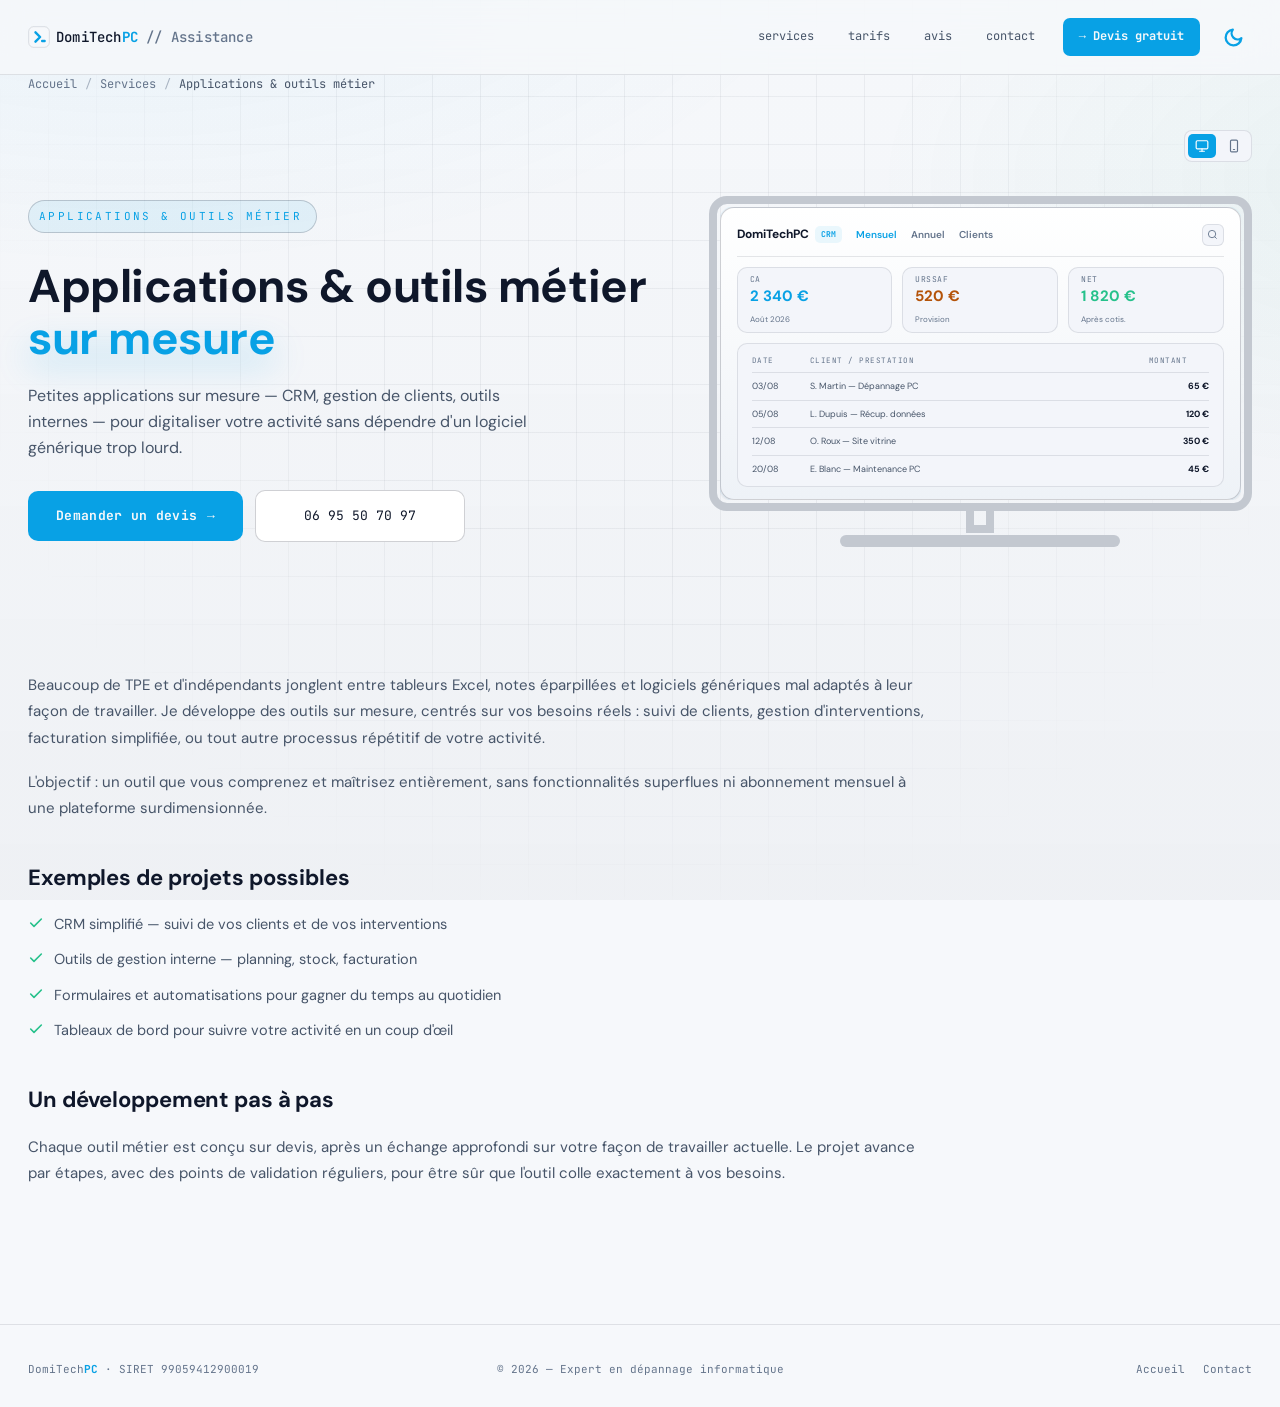
==== commit 89fc9f53: "Add files via upload" ====
--- a/applications-metier-blois.html
+++ b/applications-metier-blois.html
@@ -34,7 +34,7 @@
 <link rel="preload" href="/assets/fonts/dm-sans-latin-400-normal.woff2" as="font" type="font/woff2" crossorigin>
 <link rel="preload" href="/assets/fonts/dm-sans-latin-700-normal.woff2" as="font" type="font/woff2" crossorigin>
 <link rel="preload" href="/assets/fonts/jetbrains-mono-latin-400-normal.woff2" as="font" type="font/woff2" crossorigin>
-<link rel="stylesheet" href="/assets/style.css?v=104">
+<link rel="stylesheet" href="/assets/style.css?v=112">
 <script type="application/ld+json">
 {
   "@context": "https://schema.org",
@@ -43,7 +43,7 @@
   "provider": {
     "@type": "LocalBusiness",
     "name": "DomiTechPC Assistance",
-    "telephone": "+33609227741",
+    "telephone": "+33695507097",
     "address": {
       "@type": "PostalAddress",
       "addressLocality": "Blois",
@@ -94,7 +94,7 @@
     <button class="mobile-close" onclick="closeMobileMenu()" aria-label="Fermer"><svg viewBox="0 0 24 24" width="16" height="16" fill="none" stroke="currentColor" stroke-width="2" stroke-linecap="round"><line x1="18" y1="6" x2="6" y2="18"/><line x1="6" y1="6" x2="18" y2="18"/></svg></button>
   </div>
   <nav class="mm-links">
-    <a class="mm-link mm-services-trigger" id="mmServicesTrigger" onclick="toggleMobileServices()"><span class="mm-label">Services</span><svg class="mm-services-chevron" viewBox="0 0 24 24" fill="none" stroke="currentColor" stroke-width="2.4" stroke-linecap="round" stroke-linejoin="round"><polyline points="6 9 12 15 18 9"/></svg></a>
+    <a class="mm-link mm-services-trigger" id="mmServicesTrigger" role="button" tabindex="0" aria-expanded="false" aria-controls="mmSubServices" onclick="toggleMobileServices()"><span class="mm-label">Services</span><svg class="mm-services-chevron" viewBox="0 0 24 24" fill="none" stroke="currentColor" stroke-width="2.4" stroke-linecap="round" stroke-linejoin="round"><polyline points="6 9 12 15 18 9"/></svg></a>
     <div class="mm-submenu" id="mmSubServices"><div class="mm-submenu-inner">
           <a href="/depannage-informatique-blois.html" onclick="closeMobileMenu()">Dépannage informatique</a>
           <a href="/recuperation-donnees-blois.html" onclick="closeMobileMenu()">Récupération de données</a>
@@ -109,7 +109,7 @@
   </nav>
   <div class="mm-foot">
     <div class="mm-foot-row">
-      <a href="tel:+33609227741" class="mm-quick"><svg width="14" height="14" viewBox="0 0 24 24" fill="none" stroke="currentColor" stroke-width="2" stroke-linecap="round" stroke-linejoin="round"><path d="M22 16.92v3a2 2 0 0 1-2.18 2 19.79 19.79 0 0 1-8.63-3.07 19.5 19.5 0 0 1-6-6 19.79 19.79 0 0 1-3.07-8.67A2 2 0 0 1 4.11 2h3a2 2 0 0 1 2 1.72 12.84 12.84 0 0 0 .7 2.81 2 2 0 0 1-.45 2.11L8.09 9.91a16 16 0 0 0 6 6l1.27-1.27a2 2 0 0 1 2.11-.45 12.84 12.84 0 0 0 2.81.7A2 2 0 0 1 22 16.92z"/></svg> 06 09 22 77 41</a>
+      <a href="tel:+33695507097" class="mm-quick"><svg width="14" height="14" viewBox="0 0 24 24" fill="none" stroke="currentColor" stroke-width="2" stroke-linecap="round" stroke-linejoin="round"><path d="M22 16.92v3a2 2 0 0 1-2.18 2 19.79 19.79 0 0 1-8.63-3.07 19.5 19.5 0 0 1-6-6 19.79 19.79 0 0 1-3.07-8.67A2 2 0 0 1 4.11 2h3a2 2 0 0 1 2 1.72 12.84 12.84 0 0 0 .7 2.81 2 2 0 0 1-.45 2.11L8.09 9.91a16 16 0 0 0 6 6l1.27-1.27a2 2 0 0 1 2.11-.45 12.84 12.84 0 0 0 2.81.7A2 2 0 0 1 22 16.92z"/></svg> 06 95 50 70 97</a>
       <a href="#" class="mm-quick" onclick="event.preventDefault();copyEmail()"><svg width="14" height="14" viewBox="0 0 24 24" fill="none" stroke="currentColor" stroke-width="2" stroke-linecap="round" stroke-linejoin="round"><rect x="2" y="4" width="20" height="16" rx="2"/><path d="M22 7 12 13 2 7"/></svg> Email</a>
     </div>
   </div>
@@ -144,7 +144,7 @@
       <a href="/index.html#tarifs">tarifs</a>
       <a href="/index.html#avis">avis</a>
       <a href="/index.html#contact">contact</a>
-      <a href="/index.html#devis-form" class="nav-cta">→ Devis gratuit</a>
+      <a href="/index.html?prestation=applications-metier#devis-form" class="nav-cta">→ Devis gratuit</a>
       <button class="theme-toggle" id="themeToggle" aria-label="Activer le thème clair" onclick="toggleTheme()">
         <svg class="icon-sun" viewBox="0 0 24 24" fill="none" stroke="currentColor" stroke-width="2.6" stroke-linecap="round" stroke-linejoin="round"><circle cx="12" cy="12" r="4.2"/><path d="M12 2v2M12 20v2M4.93 4.93l1.41 1.41M17.66 17.66l1.41 1.41M2 12h2M20 12h2M6.34 17.66l-1.41 1.41M19.07 4.93l-1.41 1.41"/></svg>
         <svg class="icon-moon" viewBox="0 0 24 24" fill="none" stroke="currentColor" stroke-width="2.6" stroke-linecap="round" stroke-linejoin="round"><path d="M21 12.79A9 9 0 1 1 11.21 3 7 7 0 0 0 21 12.79z"/></svg>
@@ -167,16 +167,16 @@
       <h1 class="svc-h1">Applications & outils métier<br><span class="glow">sur mesure</span></h1>
       <p class="svc-lede">Petites applications sur mesure — CRM, gestion de clients, outils internes — pour digitaliser votre activité sans dépendre d'un logiciel générique trop lourd.</p>
       <div class="cta-group">
-        <a href="/index.html#devis-form" class="btn-primary"><span>Demander un devis</span><span class="arrow">→</span></a>
-        <a href="tel:+33609227741" class="btn-ghost">06 09 22 77 41</a>
+        <a href="/index.html?prestation=applications-metier#devis-form" class="btn-primary"><span>Demander un devis</span><span class="arrow">→</span></a>
+        <a href="tel:+33695507097" class="btn-ghost">06 95 50 70 97</a>
       </div>
     </div>
     <div class="hero-visual">
       <div class="vis-toggle-wrap"><div class="vis-device-toggle">
-          <button type="button" class="vis-device-btn active" data-mode="pc" onclick="setDevicePreview(this,'pc')">
+          <button type="button" class="vis-device-btn active" data-mode="pc" aria-label="Aperçu ordinateur" onclick="setDevicePreview(this,'pc')">
             <svg viewBox="0 0 24 24" fill="none" stroke="currentColor" stroke-width="2" stroke-linecap="round" stroke-linejoin="round"><rect x="2" y="3" width="20" height="14" rx="2"/><line x1="8" y1="21" x2="16" y2="21"/><line x1="12" y1="17" x2="12" y2="21"/></svg>
           </button>
-          <button type="button" class="vis-device-btn" data-mode="mobile" onclick="setDevicePreview(this,'mobile')">
+          <button type="button" class="vis-device-btn" data-mode="mobile" aria-label="Aperçu mobile" onclick="setDevicePreview(this,'mobile')">
             <svg viewBox="0 0 24 24" fill="none" stroke="currentColor" stroke-width="2" stroke-linecap="round" stroke-linejoin="round"><rect x="6" y="2" width="12" height="20" rx="2"/><line x1="11" y1="18" x2="13" y2="18"/></svg>
           </button>
         </div><div class="vis-toggle-desktop"><div class="device-monitor-stand-wrap">
@@ -245,7 +245,7 @@
   </div>
 </div>
 
-<a href="/index.html#devis-form" class="fab-devis" id="fabDevis"><span class="d"></span> Devis gratuit →</a>
+<a href="/index.html?prestation=applications-metier#devis-form" class="fab-devis" id="fabDevis"><span class="d"></span> Devis gratuit →</a>
 
 <div class="footer-outer">
   <footer>
@@ -258,6 +258,6 @@
   </footer>
 </div>
 
-<script src="/assets/main.js?v=104"></script>
+<script src="/assets/main.js?v=112"></script>
 </body>
 </html>
--- a/assets/style.css
+++ b/assets/style.css
@@ -68,13 +68,13 @@
   .logo-text strong{color:var(--cyan);font-weight:700;transition:color .35s ease}
   .nav-links{display:flex;gap:6px;align-items:center}
   .nav-links a{font-family:var(--mono);font-size:12px;color:var(--text2);text-decoration:none;padding:8px 14px;border-radius:6px;transition:color .2s,background .2s}
-  @media (hover:hover){.nav-links a:hover{color:var(--cyan);background:var(--cyan-dim)}}
+  @media (hover:hover){html:not(.is-touch) .nav-links a:hover{color:var(--cyan);background:var(--cyan-dim)}}
   .nav-links a.nav-cta{font-family:var(--mono);font-size:12px;font-weight:700;color:#070b15 !important;background:var(--cyan);padding:9px 16px !important;border-radius:7px !important;margin-left:8px;transition:transform .15s,box-shadow .2s}
-  @media (hover:hover){.nav-links a.nav-cta:hover{background:var(--cyan) !important;transform:translateY(-2px);box-shadow:0 8px 22px rgba(var(--cyan-rgb),.3)}}
+  @media (hover:hover){html:not(.is-touch) .nav-links a.nav-cta:hover{background:var(--cyan) !important;transform:translateY(-2px);box-shadow:0 8px 22px rgba(var(--cyan-rgb),.3)}}
   .theme-toggle{display:inline-flex;align-items:center;justify-content:center;width:38px;height:38px;flex-shrink:0;background:transparent;border:none;border-radius:14px;color:var(--cyan);cursor:pointer;margin-left:8px;outline:none;-webkit-tap-highlight-color:transparent}
   .theme-toggle:focus,.theme-toggle:focus-visible{outline:none;box-shadow:none}
   .theme-toggle svg{width:21px;height:21px;transition:filter .2s ease,color .2s ease}
-  @media (hover:hover){.theme-toggle:hover svg{filter:drop-shadow(0 0 4px rgba(var(--cyan-rgb),.4));color:var(--cyan)}}
+  @media (hover:hover){html:not(.is-touch) .theme-toggle:hover svg{filter:drop-shadow(0 0 4px rgba(var(--cyan-rgb),.4));color:var(--cyan)}}
   .theme-toggle .icon-moon{display:none}
   html[data-theme="light"] .theme-toggle .icon-sun{display:none}
   html[data-theme="light"] .theme-toggle .icon-moon{display:block}
@@ -86,7 +86,7 @@
   .hamburger{display:none;align-items:center;justify-content:center;gap:4px;background:transparent;border:none;border-radius:14px;cursor:pointer;padding:0;width:38px;height:38px;z-index:300;position:relative;flex-shrink:0;outline:none;-webkit-tap-highlight-color:transparent}
   .hamburger:focus,.hamburger:focus-visible{outline:none;box-shadow:none}
   .hamburger span{display:block;width:21px;height:2.4px;background:var(--cyan);border-radius:2px;transition:transform .35s cubic-bezier(.4,0,.2,1),opacity .25s,width .3s,background-color .2s ease,box-shadow .2s ease;transform-origin:center;position:absolute}
-  @media (hover:hover){.hamburger:hover span{background:var(--cyan);box-shadow:0 0 2px rgba(var(--cyan-rgb),.35)}}
+  @media (hover:hover){html:not(.is-touch) .hamburger:hover span{background:var(--cyan);box-shadow:0 0 2px rgba(var(--cyan-rgb),.35)}}
   .hamburger span:nth-child(1){transform:translateY(-6px)}
   .hamburger span:nth-child(3){transform:translateY(6px)}
   .hamburger.open span:nth-child(1){transform:translateY(0) rotate(45deg)}
@@ -109,8 +109,8 @@
   .mm-link:last-child{border-bottom:none}
   .mm-link .mm-label{font-size:18px;letter-spacing:.1px;flex:1;margin:0 !important;padding:0 !important;text-indent:0 !important}
   .mm-link .mm-arrow{opacity:0;transition:opacity .2s,transform .2s;color:var(--cyan)}
-  @media (hover:hover){.mm-link:hover{color:var(--cyan);padding-left:10px}}
-  @media (hover:hover){.mm-link:hover .mm-arrow{opacity:1;transform:translateX(2px)}}
+  @media (hover:hover){html:not(.is-touch) .mm-link:hover{color:var(--cyan);padding-left:10px}}
+  @media (hover:hover){html:not(.is-touch) .mm-link:hover .mm-arrow{opacity:1;transform:translateX(2px)}}
   .mm-link.mm-cta-link{color:var(--cyan)}
   .mobile-menu.open .mm-link{opacity:1;transform:translateY(0)}
   .mobile-menu.open .mm-link:nth-child(2){transition-delay:.05s}
@@ -121,9 +121,9 @@
   .mobile-menu.open .mm-foot{opacity:1;transform:translateY(0)}
   .mm-foot-row{display:flex;flex-direction:column;gap:8px}
   .mm-quick{display:flex;align-items:center;justify-content:center;gap:10px;font-family:var(--sans);font-size:13px;font-weight:600;color:var(--cyan);border:1px solid var(--border);border-radius:10px;padding:12px 14px;text-decoration:none;transition:border-color .2s,color .2s;white-space:nowrap}
-  @media (hover:hover){.mm-quick:hover{border-color:var(--cyan);color:var(--cyan)}}
+  @media (hover:hover){html:not(.is-touch) .mm-quick:hover{border-color:var(--cyan);color:var(--cyan)}}
   .mobile-close{position:absolute;top:12px;right:14px;background:none;border:1px solid var(--border);border-radius:50%;width:30px;height:30px;cursor:pointer;color:var(--cyan);display:flex;align-items:center;justify-content:center;transition:background .2s,border-color .2s}
-  @media (hover:hover){.mobile-close:hover{background:var(--cyan-dim);border-color:var(--cyan)}}
+  @media (hover:hover){html:not(.is-touch) .mobile-close:hover{background:var(--cyan-dim);border-color:var(--cyan)}}
   .hero{padding:72px 0 96px;display:grid;grid-template-columns:1.15fr 1fr;gap:56px;align-items:center}
   .hero-kicker{display:inline-flex;align-items:center;gap:10px;font-family:var(--mono);font-size:11px;color:var(--cyan);letter-spacing:2.4px;text-transform:uppercase;padding:7px 14px 7px 10px;border:1px solid var(--border-strong);border-radius:999px;background:var(--cyan-dim);margin-bottom:28px}
   h1{font-family:var(--mono);font-size:clamp(34px,5.4vw,64px);font-weight:700;line-height:1.04;margin-bottom:26px;color:var(--text);letter-spacing:-0.02em}
@@ -134,15 +134,15 @@
   .cta-group{display:flex;gap:12px;flex-wrap:wrap;align-items:center}
   .btn-primary{background:var(--cyan);color:#070b15;border:none;padding:15px 28px;border-radius:10px;font-family:var(--mono);font-size:13px;font-weight:700;cursor:pointer;text-decoration:none;display:inline-flex;align-items:center;justify-content:center;gap:10px;position:relative;overflow:hidden;transition:transform .15s,box-shadow .2s;letter-spacing:.3px;min-width:210px}
   .btn-primary::before{content:'';position:absolute;inset:0;background:linear-gradient(90deg,transparent,rgba(255,255,255,.45),transparent);transform:translateX(-120%);transition:transform .6s ease}
-  @media (hover:hover){.btn-primary:hover{transform:translateY(-2px);box-shadow:0 10px 34px rgba(var(--cyan-rgb),.45)}}
-  @media (hover:hover){.btn-primary:hover::before{transform:translateX(120%)}}
+  @media (hover:hover){html:not(.is-touch) .btn-primary:hover{transform:translateY(-2px);box-shadow:0 10px 34px rgba(var(--cyan-rgb),.45)}}
+  @media (hover:hover){html:not(.is-touch) .btn-primary:hover::before{transform:translateX(120%)}}
   .btn-primary .arrow{transition:transform .25s}
-  @media (hover:hover){.btn-primary:hover .arrow{transform:translateX(4px)}}
+  @media (hover:hover){html:not(.is-touch) .btn-primary:hover .arrow{transform:translateX(4px)}}
   .btn-ghost{background:var(--surface);color:var(--text);border:1px solid var(--border-strong);padding:15px 28px;border-radius:10px;font-family:var(--mono);font-size:13px;cursor:pointer;text-decoration:none;display:inline-flex;align-items:center;justify-content:center;gap:8px;transition:border-color .2s,color .2s,background .2s;min-width:210px}
-  @media (hover:hover){.btn-ghost:hover{border-color:var(--cyan);color:var(--cyan);background:var(--surface-2)}}
+  @media (hover:hover){html:not(.is-touch) .btn-ghost:hover{border-color:var(--cyan);color:var(--cyan);background:var(--surface-2)}}
   .hero-visual{position:relative;perspective:1400px;min-width:0}
   .term-window{background:linear-gradient(180deg,var(--term-bg-1),var(--term-bg-2));border:1px solid var(--border-strong);border-radius:14px;box-shadow:var(--term-shadow);overflow:hidden;transform:rotateY(-6deg) rotateX(3deg) rotate(0.5deg);transition:transform .4s cubic-bezier(.2,.8,.2,1),background-color .35s ease,box-shadow .35s ease}
-  @media (hover:hover){.term-window:hover{transform:rotateY(-2deg) rotateX(1deg)}}
+  @media (hover:hover){html:not(.is-touch) .term-window:hover{transform:rotateY(-2deg) rotateX(1deg)}}
   .term-head{display:flex;align-items:center;gap:8px;padding:11px 14px;border-bottom:1px solid var(--border);background:var(--term-head-bg)}
   .term-dots{display:flex;gap:6px}
   .term-dots span{width:10px;height:10px;border-radius:50%}
@@ -170,10 +170,10 @@
   .card-corner-arrow{display:none;position:absolute;top:16px;right:16px;width:16px;height:16px;align-items:center;justify-content:center;color:var(--cyan)}
   .c-3-green .card-corner-arrow,.c-dev .card-corner-arrow{color:var(--green)}
   .card-corner-arrow svg{width:14px;height:14px}
-  @media (hover:none){.card-corner-arrow{display:flex}}
+  html.is-touch .card-corner-arrow{display:flex}
   .card::before{content:'';position:absolute;inset:0;background:radial-gradient(600px circle at var(--mx,50%) var(--my,50%),var(--card-glow,rgba(var(--cyan-rgb),0.10)),transparent 40%);opacity:0;transition:opacity .3s;pointer-events:none}
-  @media (hover:hover){.card:hover{border-color:var(--border-strong);transform:translateY(-3px);box-shadow:0 20px 50px -20px rgba(var(--cyan-rgb),0.18)}}
-  @media (hover:hover){.card:hover::before{opacity:1}}
+  @media (hover:hover){html:not(.is-touch) .card:hover{border-color:var(--border-strong);transform:translateY(-3px);box-shadow:0 20px 50px -20px rgba(var(--cyan-rgb),0.18)}}
+  @media (hover:hover){html:not(.is-touch) .card:hover::before{opacity:1}}
   .card-ico{display:inline-grid;place-items:center;width:40px;height:40px;border-radius:10px;background:var(--cyan-dim);border:1px solid var(--border);color:var(--cyan);margin-bottom:18px}
   .card-ico svg{width:20px;height:20px}
   .card-title{font-family:var(--mono);font-size:15px;font-weight:700;color:var(--text);margin-bottom:10px;letter-spacing:.2px}
@@ -190,13 +190,13 @@
   .c-3-green .card-ico{background:rgba(var(--green-rgb),0.1);color:var(--green);border-color:rgba(var(--green-rgb),0.25)}
   .tags{display:flex;flex-wrap:wrap;gap:6px;margin-top:16px}
   .tag{font-family:var(--mono);font-size:10.5px;padding:4px 11px;border-radius:999px;border:1px solid var(--border);color:var(--text2);letter-spacing:.5px;transition:border-color .2s,color .2s}
-  @media (hover:hover){.tag:hover{border-color:var(--cyan);color:var(--cyan)}}
-  @media (hover:hover){.tag-green:hover{border-color:var(--green);color:var(--green)}}
+  @media (hover:hover){html:not(.is-touch) .tag:hover{border-color:var(--cyan);color:var(--cyan)}}
+  @media (hover:hover){html:not(.is-touch) .tag-green:hover{border-color:var(--green);color:var(--green)}}
   .tag-cyan{border-color:rgba(var(--cyan-rgb),.35);color:var(--cyan);background:var(--cyan-dim)}
   .tag-green{border-color:rgba(var(--green-rgb),.35);color:var(--green);background:rgba(var(--green-rgb),0.05)}
   .tarifs-grid{display:grid;grid-template-columns:1fr 1fr;gap:18px}
   .price-card{background:linear-gradient(180deg,var(--surface),var(--surface-2));border:1px solid var(--border);border-radius:var(--r);padding:30px 32px;position:relative;overflow:hidden;transition:border-color .3s,transform .3s}
-  @media (hover:hover){.price-card:hover{border-color:var(--border-strong);transform:translateY(-2px)}}
+  @media (hover:hover){html:not(.is-touch) .price-card:hover{border-color:var(--border-strong);transform:translateY(-2px)}}
   .price-card::after{content:'';position:absolute;top:0;right:0;width:180px;height:180px;background:radial-gradient(circle,var(--cyan-dim),transparent 70%);pointer-events:none;opacity:.5}
   .price-header{display:flex;align-items:center;justify-content:space-between;margin-bottom:24px;padding-bottom:20px;border-bottom:1px solid var(--border)}
   .price-header-ico{width:44px;height:44px;border-radius:11px;background:var(--cyan-dim);border:1px solid var(--border);color:var(--cyan);display:grid;place-items:center}
@@ -206,7 +206,7 @@
   .price-header-text .h3{font-family:var(--mono);font-size:18px;font-weight:700;color:var(--text)}
   .price-row{display:flex;justify-content:space-between;align-items:center;padding:13px 0;border-bottom:1px dashed rgba(99,179,237,0.08);font-size:13.5px;transition:padding .2s}
   .price-row:last-child{border-bottom:none}
-  @media (hover:hover){.price-row:hover{padding-left:6px}}
+  @media (hover:hover){html:not(.is-touch) .price-row:hover{padding-left:6px}}
   .service-name{color:var(--text2);display:flex;align-items:center;gap:10px;flex:1;min-width:0}
   .service-name::before{content:'›';color:var(--cyan);opacity:.55;font-family:var(--mono)}
   .service-price{font-family:var(--mono);color:var(--cyan);font-weight:700;font-size:13px;flex-shrink:0;white-space:nowrap;margin-left:12px;text-align:right}
@@ -226,7 +226,7 @@
   .reviews-marquee.dragging{cursor:grabbing}
   .reviews-track{display:flex;gap:16px;padding:10px 28px;width:max-content}
   .review-card{flex:0 0 340px;background:linear-gradient(180deg,var(--surface),var(--surface-2));border:1px solid var(--border);border-radius:var(--r);padding:24px;display:flex;flex-direction:column;gap:14px;transition:border-color .3s,transform .3s}
-  @media (hover:hover){.review-card:hover{border-color:var(--border-strong);transform:translateY(-2px)}}
+  @media (hover:hover){html:not(.is-touch) .review-card:hover{border-color:var(--border-strong);transform:translateY(-2px)}}
   .review-stars{color:var(--amber);font-size:13px;letter-spacing:2px}
   .review-text{font-size:13.5px;color:var(--text);line-height:1.65;flex:1}
   .review-text::before{content:'"';color:var(--cyan);font-size:28px;line-height:0;vertical-align:-8px;margin-right:4px;font-family:Georgia,serif}
@@ -238,19 +238,25 @@
   .review-cta{margin-top:36px;text-align:center;background:linear-gradient(180deg,var(--surface),var(--surface-2));border:1px solid var(--border);border-radius:var(--r);padding:30px}
   .review-cta p{font-size:14px;color:var(--text2);margin:0 0 18px}
   .btn-google{display:inline-flex;align-items:center;gap:10px;background:transparent;border:1px solid rgba(var(--cyan-rgb),.35);color:var(--cyan);padding:12px 24px;border-radius:var(--r2);font-family:var(--mono);font-size:12px;font-weight:700;text-decoration:none;transition:background .2s,border-color .2s,transform .2s}
-  @media (hover:hover){.btn-google:hover{background:var(--cyan-dim);border-color:var(--cyan);transform:translateY(-1px)}}
+  @media (hover:hover){html:not(.is-touch) .btn-google:hover{background:var(--cyan-dim);border-color:var(--cyan);transform:translateY(-1px)}}
   .contact-layout{display:grid;grid-template-columns:0.9fr 1.3fr;gap:24px}
   .contact-col-info{display:flex;flex-direction:column;gap:12px}
   .contact-item{background:linear-gradient(180deg,var(--surface),var(--surface-2));border:1px solid var(--border);border-radius:var(--r);padding:20px 22px;display:flex;align-items:center;gap:16px;transition:border-color .25s,transform .2s;text-decoration:none}
-  @media (hover:hover){.contact-item:hover{border-color:var(--border-strong);transform:translateX(2px)}}
+  @media (hover:hover){html:not(.is-touch) .contact-item:hover{border-color:var(--border-strong);transform:translateX(2px)}}
   /* Retour tactile : uniquement couleur/fond, jamais de transform.
      Un changement de geometrie pendant l'appui deplace la zone cliquable
      et peut annuler le click sur iOS. */
+  /* Etat presse RESERVE a la souris. Sur tactile, cette regle changeait le rendu
+     des le toucher (bordure + fond passant du degrade a une couleur plate) :
+     c'est precisement ce qui fait avaler le 1er appui par iOS. Elle remplacait
+     l'ancien is-pressed pose en JS au touchstart, qui avait le meme defaut —
+     d'ou un bug qui a survecu a mes corrections successives.
+     Au doigt : plus aucun changement visuel avant le click. Le retour reste
+     l'ouverture du composeur (telephone) ou le toast (e-mail). */
   .contact-item:active{border-color:var(--cyan);background:var(--surface-2);transition:none}
-  @media (hover:none){
-    a.card:active{border-color:var(--border-strong);transition:none}
-    .btn-primary:active,.btn-ghost:active,.mm-quick:active,.nav-cta:active{filter:brightness(1.15);transition:none}
-  }
+  html.is-touch a.card:active{border-color:var(--border-strong);transition:none}
+  html.is-touch .btn-primary:active,html.is-touch .btn-ghost:active,
+  html.is-touch .mm-quick:active,html.is-touch .nav-cta:active{filter:brightness(1.15);transition:none}
   /* Supprime l'attente du double-tap-zoom sur les elements interactifs. */
   a.card,.contact-item,.btn-primary,.btn-ghost,.mm-quick,.mm-link,.fab-devis,
   .nav-cta,.hamburger,.theme-toggle,.mobile-close{touch-action:manipulation}
@@ -260,7 +266,7 @@
   .contact-value{font-size:14px;color:var(--text);font-weight:500}
   .email-copy-inner{display:flex;align-items:center;gap:8px}
   .email-copy-icon{font-size:10px;opacity:0;transition:opacity .2s;color:var(--cyan);font-family:var(--mono);letter-spacing:1px}
-  @media (hover:hover){.contact-item:hover .email-copy-icon{opacity:1}}
+  @media (hover:hover){html:not(.is-touch) .contact-item:hover .email-copy-icon{opacity:1}}
   .copy-toast{position:fixed;bottom:28px;left:50%;transform:translateX(-50%) translateY(20px);background:var(--green);color:#070b15;padding:11px 22px;border-radius:var(--r2);font-family:var(--mono);font-size:13px;font-weight:700;opacity:0;transition:opacity .3s,transform .3s;z-index:500;pointer-events:none}
   .copy-toast.show{opacity:1;transform:translateX(-50%) translateY(0)}
   .contact-form{background:linear-gradient(180deg,var(--surface),var(--surface-2));border:1px solid var(--border-strong);border-radius:var(--r);padding:36px;position:relative;overflow:hidden;scroll-margin-top:76px}
@@ -294,7 +300,7 @@
   @keyframes loaderBounce{0%,100%{transform:translateY(0)}50%{transform:translateY(-7px)}}
   .fab-devis{position:fixed;right:22px;bottom:22px;z-index:400;display:flex;align-items:center;gap:10px;background:var(--cyan);color:#070b15;padding:13px 20px;border-radius:999px;font-family:var(--mono);font-size:13px;font-weight:700;text-decoration:none;letter-spacing:.3px;box-shadow:0 14px 40px rgba(var(--cyan-rgb),.42),0 2px 8px rgba(0,0,0,.3);transition:transform .2s,box-shadow .2s,opacity .3s;opacity:0;transform:translateY(20px) scale(.95);pointer-events:none}
   .fab-devis.show{opacity:1;transform:translateY(0) scale(1);pointer-events:auto}
-  @media (hover:hover){.fab-devis:hover{transform:translateY(-2px) scale(1.03);box-shadow:0 18px 48px rgba(var(--cyan-rgb),.55)}}
+  @media (hover:hover){html:not(.is-touch) .fab-devis:hover{transform:translateY(-2px) scale(1.03);box-shadow:0 18px 48px rgba(var(--cyan-rgb),.55)}}
   .fab-devis .d{width:7px;height:7px;border-radius:50%;background:#0d351e;animation:pulse 2s ease-in-out infinite}
   .footer-outer{width:100%;border-top:1px solid var(--border);padding:36px 0 28px;margin-top:24px;position:relative;z-index:2}
   footer{max-width:var(--wrap);margin:0 auto;padding:0 28px;display:grid;grid-template-columns:1fr auto 1fr;align-items:center;gap:24px;font-family:var(--mono);font-size:11px;color:var(--text3)}
@@ -303,7 +309,7 @@
   footer .foot-mid{text-align:center}
   footer .foot-links{display:flex;gap:18px;justify-content:flex-end}
   footer a{color:var(--text3);text-decoration:none;transition:color .2s}
-  @media (hover:hover){footer a:hover{color:var(--cyan)}}
+  @media (hover:hover){html:not(.is-touch) footer a:hover{color:var(--cyan)}}
   /* Reveal au scroll : masquage UNIQUEMENT si JS est actif (classe js-reveal posee dans le <head>).
      Sans JS, ou si main.js ne se charge pas, le contenu reste visible. */
   html.js-reveal .fade-up{opacity:0;transform:translateY(24px);transition:opacity .7s cubic-bezier(.2,.7,.2,1),transform .7s cubic-bezier(.2,.7,.2,1)}
@@ -325,18 +331,15 @@
   @keyframes riseIn{from{opacity:0;transform:translateY(16px)}to{opacity:1;transform:translateY(0)}}
   .rise-in{animation:riseIn .45s cubic-bezier(.2,.7,.2,1) both}
   .rise-in--d1{animation-delay:.07s}
-  /* ===== Tactile : neutralisation des etats de survol =====
-     Certains navigateurs integres (celui de l'application Google) declarent
-     (hover:hover) alors que l'appareil est tactile. Les blocs @media (hover:hover)
-     s'appliquent alors et le 1er appui sert a "survoler". iOS retient le click
-     des qu'un appui rend un element cache visible : il faut appuyer 2 fois.
-     Classe posee en JS (navigator.maxTouchPoints), independante des media queries.
-     Perimetre : uniquement les cartes de service et les blocs contact. */
-  html.is-touch a.card:hover .card-goto{opacity:0;transform:translateX(-6px)}
-  html.is-touch a.card:hover .card-goto svg{transform:none}
-  html.is-touch .card:hover::before{opacity:0}
-  html.is-touch .contact-item:hover .email-copy-icon{opacity:0}
-  html.is-touch a.card:hover,html.is-touch .contact-item:hover{transform:none}
+  /* ===== Barriere tactile =====
+     Le navigateur integre de l'application Google declare (hover:hover) alors que
+     l'appareil est tactile : tous les blocs de survol s'appliquaient au doigt.
+     Le 1er appui servait a "survoler", iOS voyait le rendu changer (ne serait-ce
+     qu'une border-color) et n'envoyait pas le click -> il fallait appuyer 2 fois.
+     Chaque bloc @media (hover:hover) est donc prefixe par html:not(.is-touch), et
+     chaque bloc @media (hover:none) par html.is-touch. La classe est posee dans le
+     <head> a partir de navigator.maxTouchPoints, qui ne ment pas.
+     Sur ordinateur, html n'a pas .is-touch : comportement inchange. */
   /* Le conteneur du hero embarque un sous-arbre lourd (cadre ecran, editeur de
      code anime, mockups). Sur mobile, Safari ne rend pas l'opacite intermediaire
      de ce sous-arbre : il reste noir pendant TOUTE la duree de l'animation, puis
@@ -409,7 +412,7 @@
   .modal-box{background:var(--surface);border:1px solid rgba(99,179,237,0.2);border-radius:var(--r);max-width:780px;width:100%;padding:40px;position:relative;margin:auto;animation:modalIn .35s cubic-bezier(.4,0,.2,1)}
   @keyframes modalIn{from{opacity:0;transform:translateY(24px)}to{opacity:1;transform:none}}
   .modal-close{position:absolute;top:18px;right:18px;background:none;border:1px solid var(--border);border-radius:50%;width:38px;height:38px;cursor:pointer;color:var(--cyan);font-size:18px;display:flex;align-items:center;justify-content:center;transition:background .2s,border-color .2s}
-  @media (hover:hover){.modal-close:hover{background:var(--cyan-dim);border-color:var(--cyan)}}
+  @media (hover:hover){html:not(.is-touch) .modal-close:hover{background:var(--cyan-dim);border-color:var(--cyan)}}
   .modal-tag{font-family:var(--mono);font-size:11px;color:var(--cyan);letter-spacing:2px;text-transform:uppercase;margin-bottom:12px}
   .modal-tag::before{content:"// ";opacity:.45}
   .modal-h1{font-family:var(--mono);font-size:clamp(18px,3vw,26px);font-weight:700;color:var(--text);margin-bottom:6px}
@@ -417,7 +420,7 @@
   .modal-toc{background:rgba(255,255,255,0.025);border:1px solid var(--border);border-radius:var(--r2);padding:18px 22px;margin-bottom:28px}
   .modal-toc-title{font-family:var(--mono);font-size:10px;color:var(--text3);letter-spacing:2px;text-transform:uppercase;margin-bottom:10px}
   .modal-toc a{display:block;font-family:var(--mono);font-size:11px;color:var(--text2);text-decoration:none;padding:4px 0;transition:color .2s}
-  @media (hover:hover){.modal-toc a:hover{color:var(--cyan)}}
+  @media (hover:hover){html:not(.is-touch) .modal-toc a:hover{color:var(--cyan)}}
   .modal-toc a::before{content:"→ ";opacity:.4}
   .modal-section{margin-bottom:28px;padding:22px 24px;background:rgba(255,255,255,0.018);border:1px solid var(--border);border-radius:var(--r2)}
   .modal-section-title{font-family:var(--mono);font-size:12px;font-weight:700;color:var(--cyan);letter-spacing:1.5px;text-transform:uppercase;margin-bottom:14px}
@@ -426,7 +429,7 @@
   .modal-section p:last-child{margin-bottom:0}
   .modal-section strong{color:var(--text)}
   .modal-section a{color:var(--cyan);text-decoration:none}
-  @media (hover:hover){.modal-section a:hover{text-decoration:underline}}
+  @media (hover:hover){html:not(.is-touch) .modal-section a:hover{text-decoration:underline}}
   .modal-section ul{padding-left:18px;color:var(--text2);font-size:13px;margin-bottom:10px}
   .modal-section ul li{margin-bottom:5px;line-height:1.65}
 
@@ -441,13 +444,13 @@
   .nav-item-dd::after{content:'';position:absolute;top:100%;left:50%;transform:translateX(-50%);width:288px;height:12px;pointer-events:none}
   .nav-item-dd:hover::after,.nav-item-dd:focus-within::after{pointer-events:auto}
   .nav-dd-trigger{display:inline-flex;align-items:center;gap:5px;cursor:pointer;font-family:var(--mono);font-size:12px;color:var(--text2);padding:8px 14px;border-radius:6px;transition:color .2s,background .2s}
-  @media (hover:hover){.nav-item-dd:hover .nav-dd-trigger,.nav-item-dd:focus-within .nav-dd-trigger{color:var(--cyan);background:var(--cyan-dim)}}
+  @media (hover:hover){html:not(.is-touch) .nav-item-dd:hover .nav-dd-trigger, html:not(.is-touch) .nav-item-dd:focus-within .nav-dd-trigger{color:var(--cyan);background:var(--cyan-dim)}}
   .nav-dd-trigger svg{display:none}
   .nav-dropdown{position:absolute;top:100%;left:50%;transform:translate(-50%,-6px);margin-top:10px;background:var(--surface);border:1px solid var(--border);border-radius:14px;padding:8px;min-width:264px;opacity:0;visibility:hidden;transition:opacity .2s ease,transform .2s ease,visibility .2s;box-shadow:0 24px 60px -16px rgba(0,0,0,.55),inset 0 1px 0 rgba(255,255,255,.03);z-index:290}
   .nav-item-dd:hover .nav-dropdown,.nav-item-dd:focus-within .nav-dropdown{opacity:1;visibility:visible;transform:translate(-50%,0)}
   .nav-dropdown a{display:flex;align-items:center;gap:11px;padding:10px 12px;border-radius:9px;font-family:var(--mono);font-size:12px;color:var(--text2);text-decoration:none;transition:color .15s,background .15s}
   .nav-dropdown a svg{width:15px;height:15px;flex-shrink:0;color:var(--text3);transition:color .15s}
-  @media (hover:hover){.nav-dropdown a:hover{color:var(--cyan);background:var(--cyan-dim)}.nav-dropdown a:hover svg{color:var(--cyan)}}
+  @media (hover:hover){html:not(.is-touch) .nav-dropdown a:hover{color:var(--cyan);background:var(--cyan-dim)}html:not(.is-touch) .nav-dropdown a:hover svg{color:var(--cyan)}}
 
   /* ===== Mobile menu — services accordion ===== */
   .mm-services-trigger{cursor:pointer}
@@ -463,9 +466,9 @@
   a.card{display:flex;flex-direction:column;color:inherit;text-decoration:none;cursor:pointer;touch-action:manipulation;-webkit-tap-highlight-color:transparent}
   .card-goto{display:inline-flex;align-items:center;gap:6px;font-family:var(--mono);font-size:11.5px;color:var(--cyan);margin-top:auto;padding-top:14px;align-self:flex-start;opacity:0;transform:translateX(-6px);transition:opacity .25s,transform .25s}
   .c-3-green .card-goto,.c-dev .card-goto{color:var(--green)}
-  @media (hover:hover){a.card:hover .card-goto{opacity:1;transform:translateX(0)}}
+  @media (hover:hover){html:not(.is-touch) a.card:hover .card-goto{opacity:1;transform:translateX(0)}}
   .card-goto svg{width:12px;height:12px;transition:transform .2s}
-  @media (hover:hover){a.card:hover .card-goto svg{transform:translateX(3px)}}
+  @media (hover:hover){html:not(.is-touch) a.card:hover .card-goto svg{transform:translateX(3px)}}
 
   /* ===== H1 SEO subline (homepage) ===== */
   .hero-seo-line{display:block;font-family:var(--mono);font-size:14px;font-weight:500;color:var(--text2);margin-top:18px;letter-spacing:.2px}
@@ -474,7 +477,7 @@
   /* ===== Service page layout ===== */
   .breadcrumb{display:flex;align-items:center;flex-wrap:wrap;gap:8px;font-family:var(--mono);font-size:12px;color:var(--text3);margin-bottom:28px}
   .breadcrumb a{color:var(--text3);text-decoration:none}
-  @media (hover:hover){.breadcrumb a:hover{color:var(--cyan)}}
+  @media (hover:hover){html:not(.is-touch) .breadcrumb a:hover{color:var(--cyan)}}
   .breadcrumb .sep{color:var(--text3);opacity:.5}
   .breadcrumb .current{color:var(--text2)}
   .svc-hero{display:grid;grid-template-columns:1.15fr 1fr;gap:56px;align-items:center;padding:64px 0 20px;min-width:0}
@@ -499,7 +502,7 @@
   .svc-side-card .h3{font-size:15px;font-weight:700;color:var(--text);margin-bottom:14px;font-family:var(--sans)}
   .svc-cross{display:flex;flex-direction:column;gap:2px}
   .svc-cross a{display:flex;align-items:center;justify-content:space-between;padding:11px 10px;border-radius:8px;font-family:var(--mono);font-size:12.5px;color:var(--text2);text-decoration:none;transition:background .15s,color .15s}
-  @media (hover:hover){.svc-cross a:hover{background:var(--cyan-dim);color:var(--cyan)}}
+  @media (hover:hover){html:not(.is-touch) .svc-cross a:hover{background:var(--cyan-dim);color:var(--cyan)}}
   .svc-zone{font-family:var(--mono);font-size:12px;color:var(--text3);line-height:1.7}
   .svc-zone strong{color:var(--text2)}
 
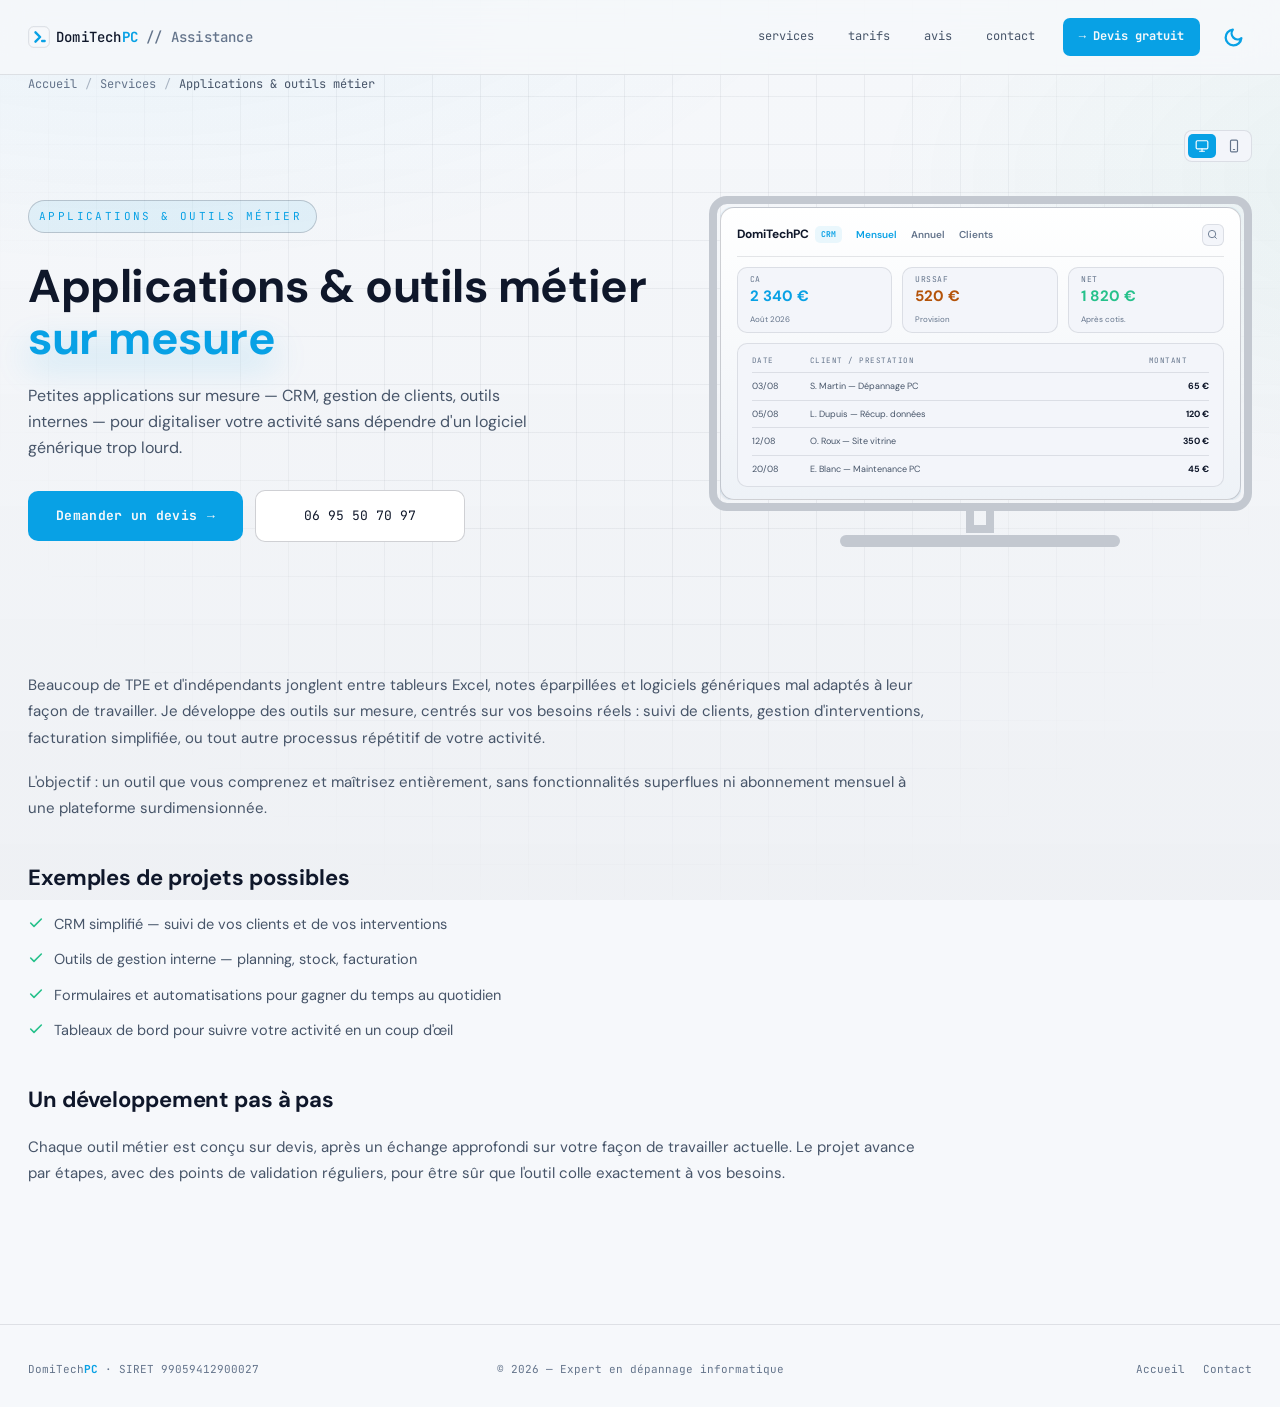
==== commit ba25c867: "Add files via upload" ====
--- a/applications-metier-blois.html
+++ b/applications-metier-blois.html
@@ -249,7 +249,7 @@
 
 <div class="footer-outer">
   <footer>
-    <div class="foot-brand"><span>DomiTech<strong>PC</strong> · SIRET 99059412900019</span></div>
+    <div class="foot-brand"><span>DomiTech<strong>PC</strong> · SIRET 99059412900027</span></div>
     <div class="foot-mid">&copy; 2026 — Expert en dépannage informatique</div>
     <div class="foot-links">
       <a href="/index.html">Accueil</a>
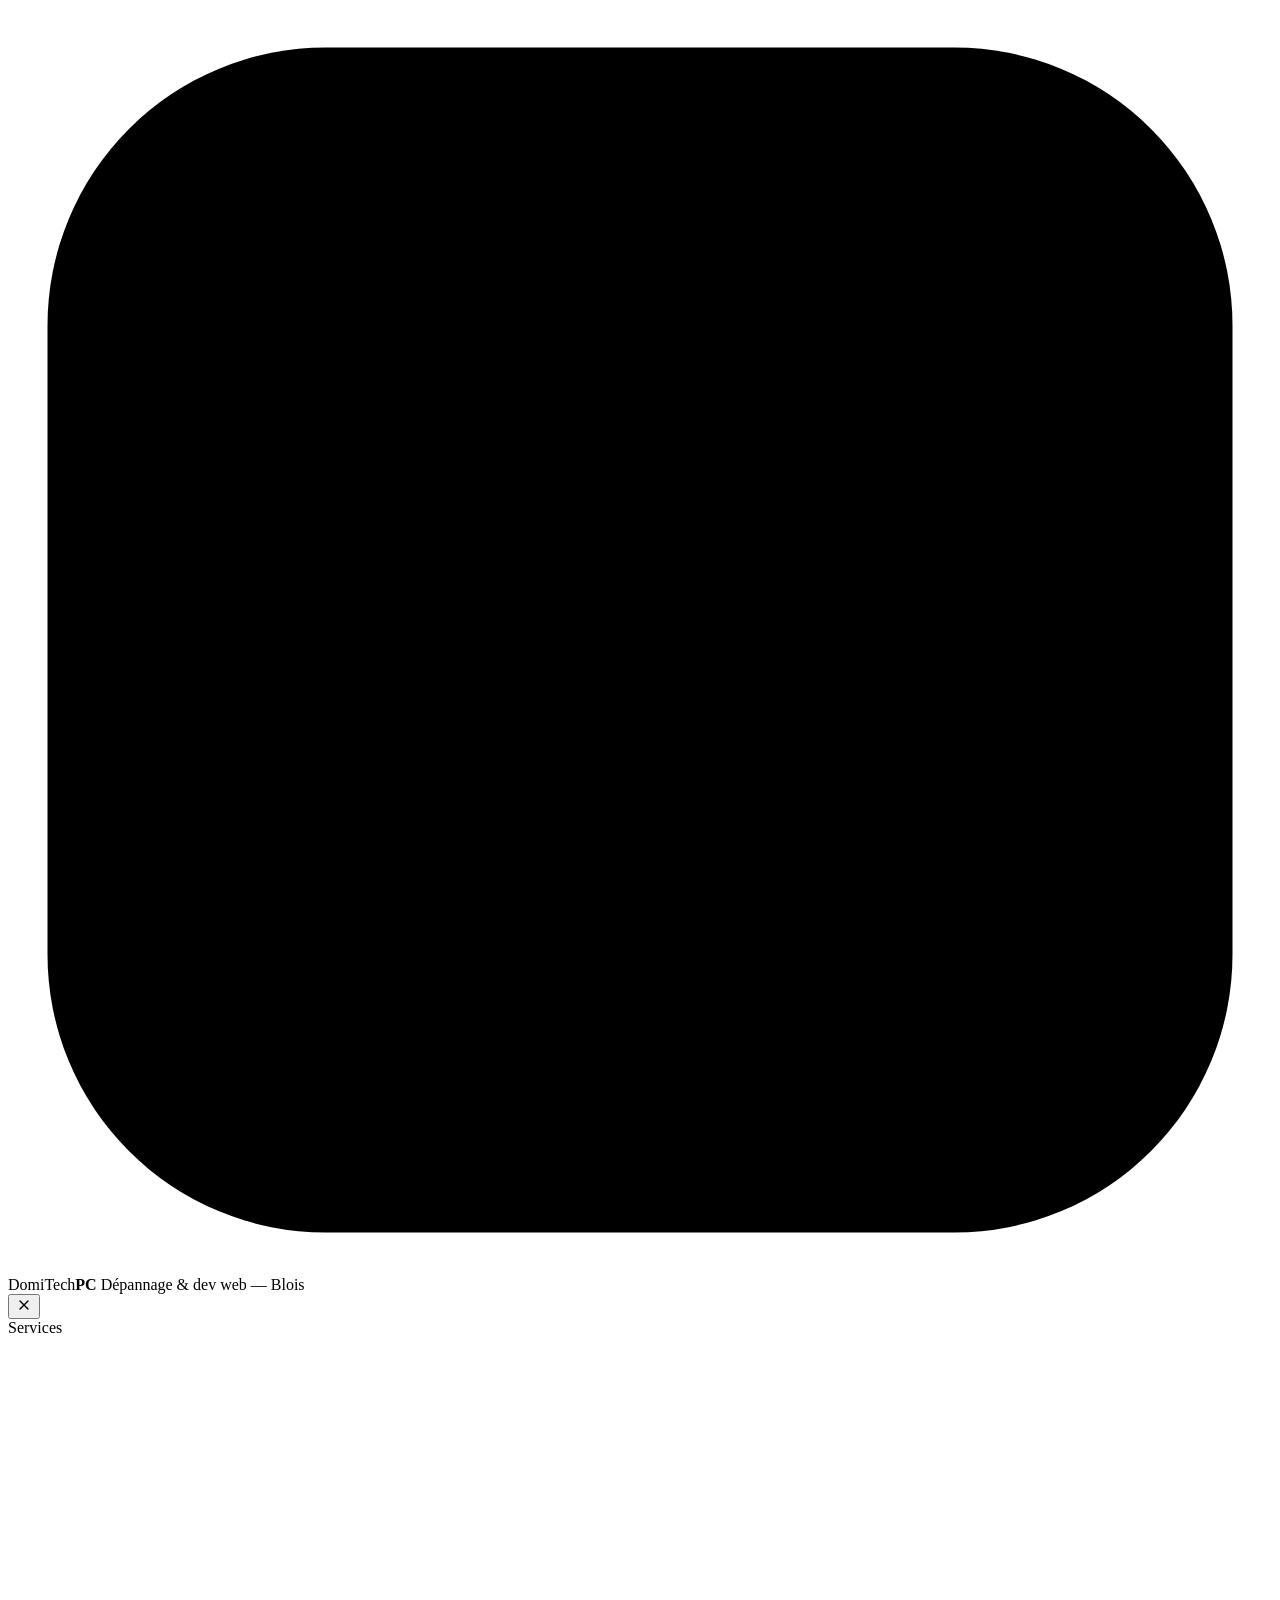
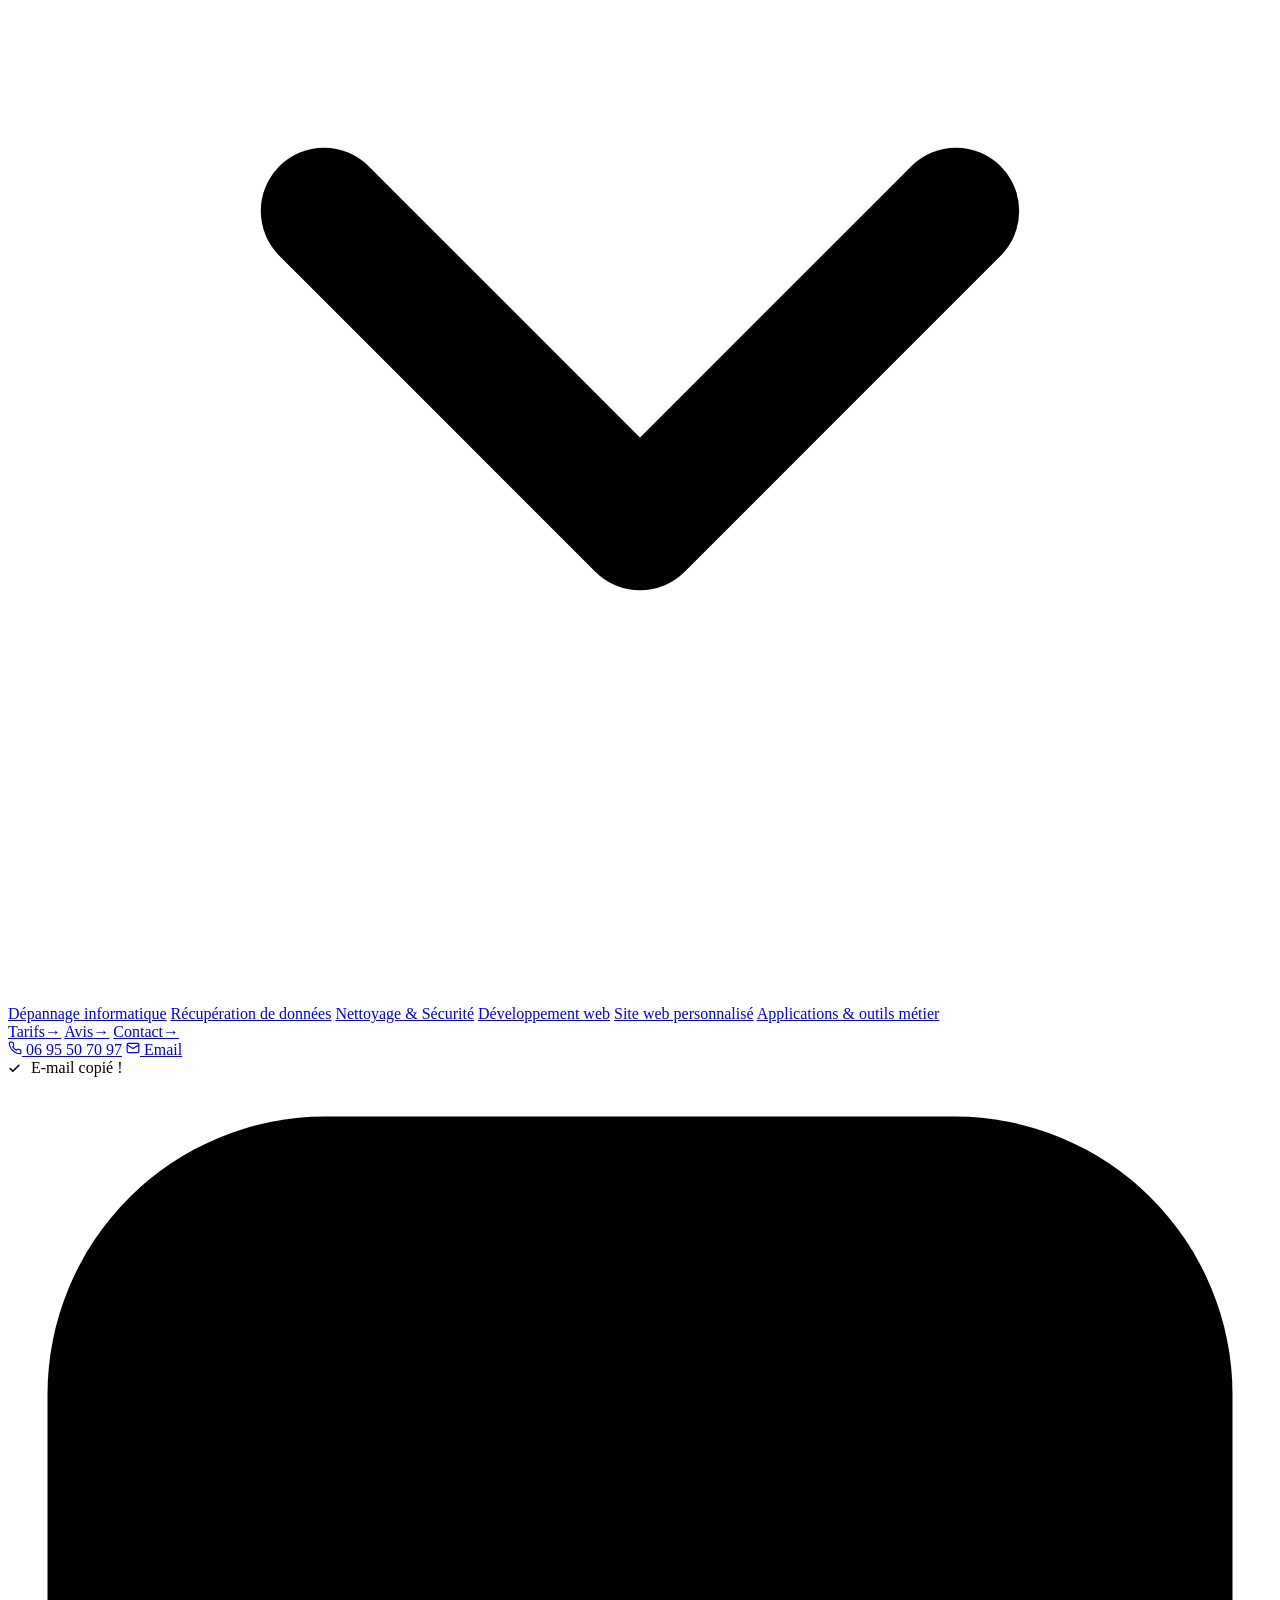
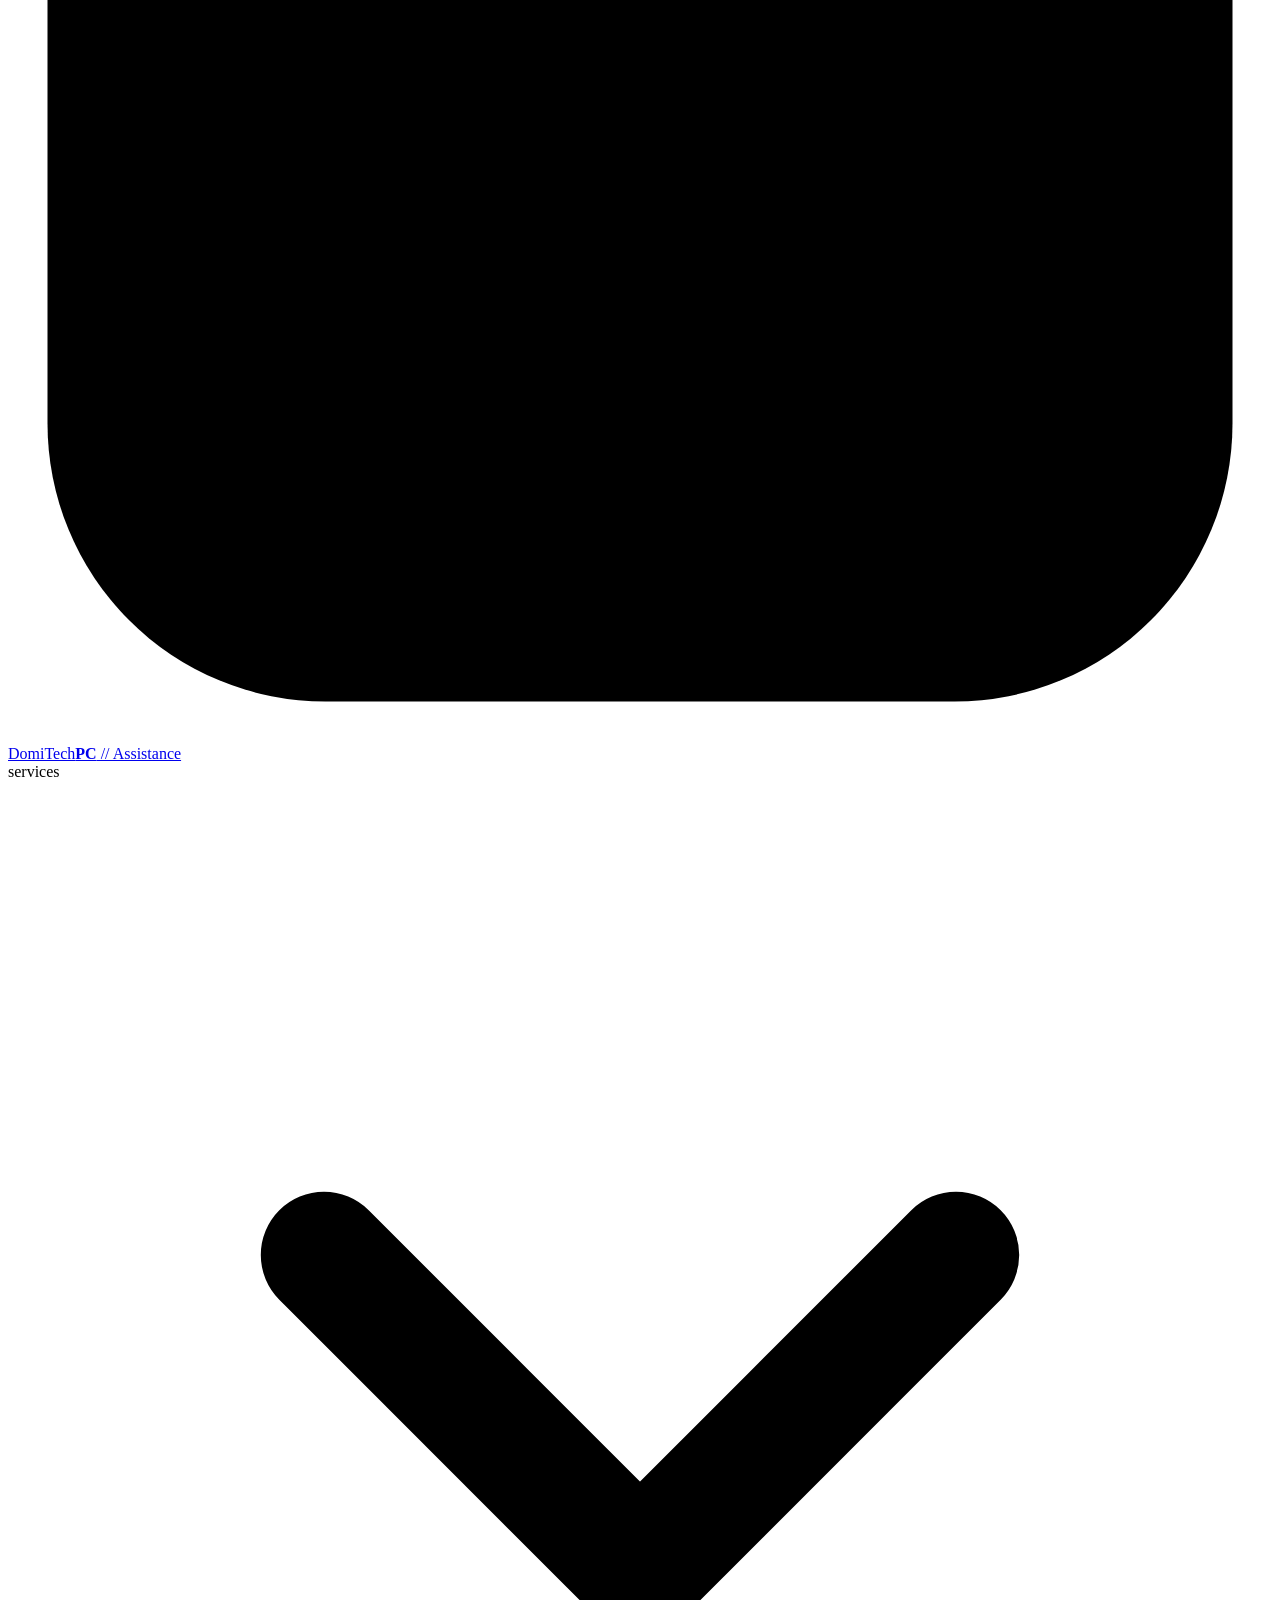
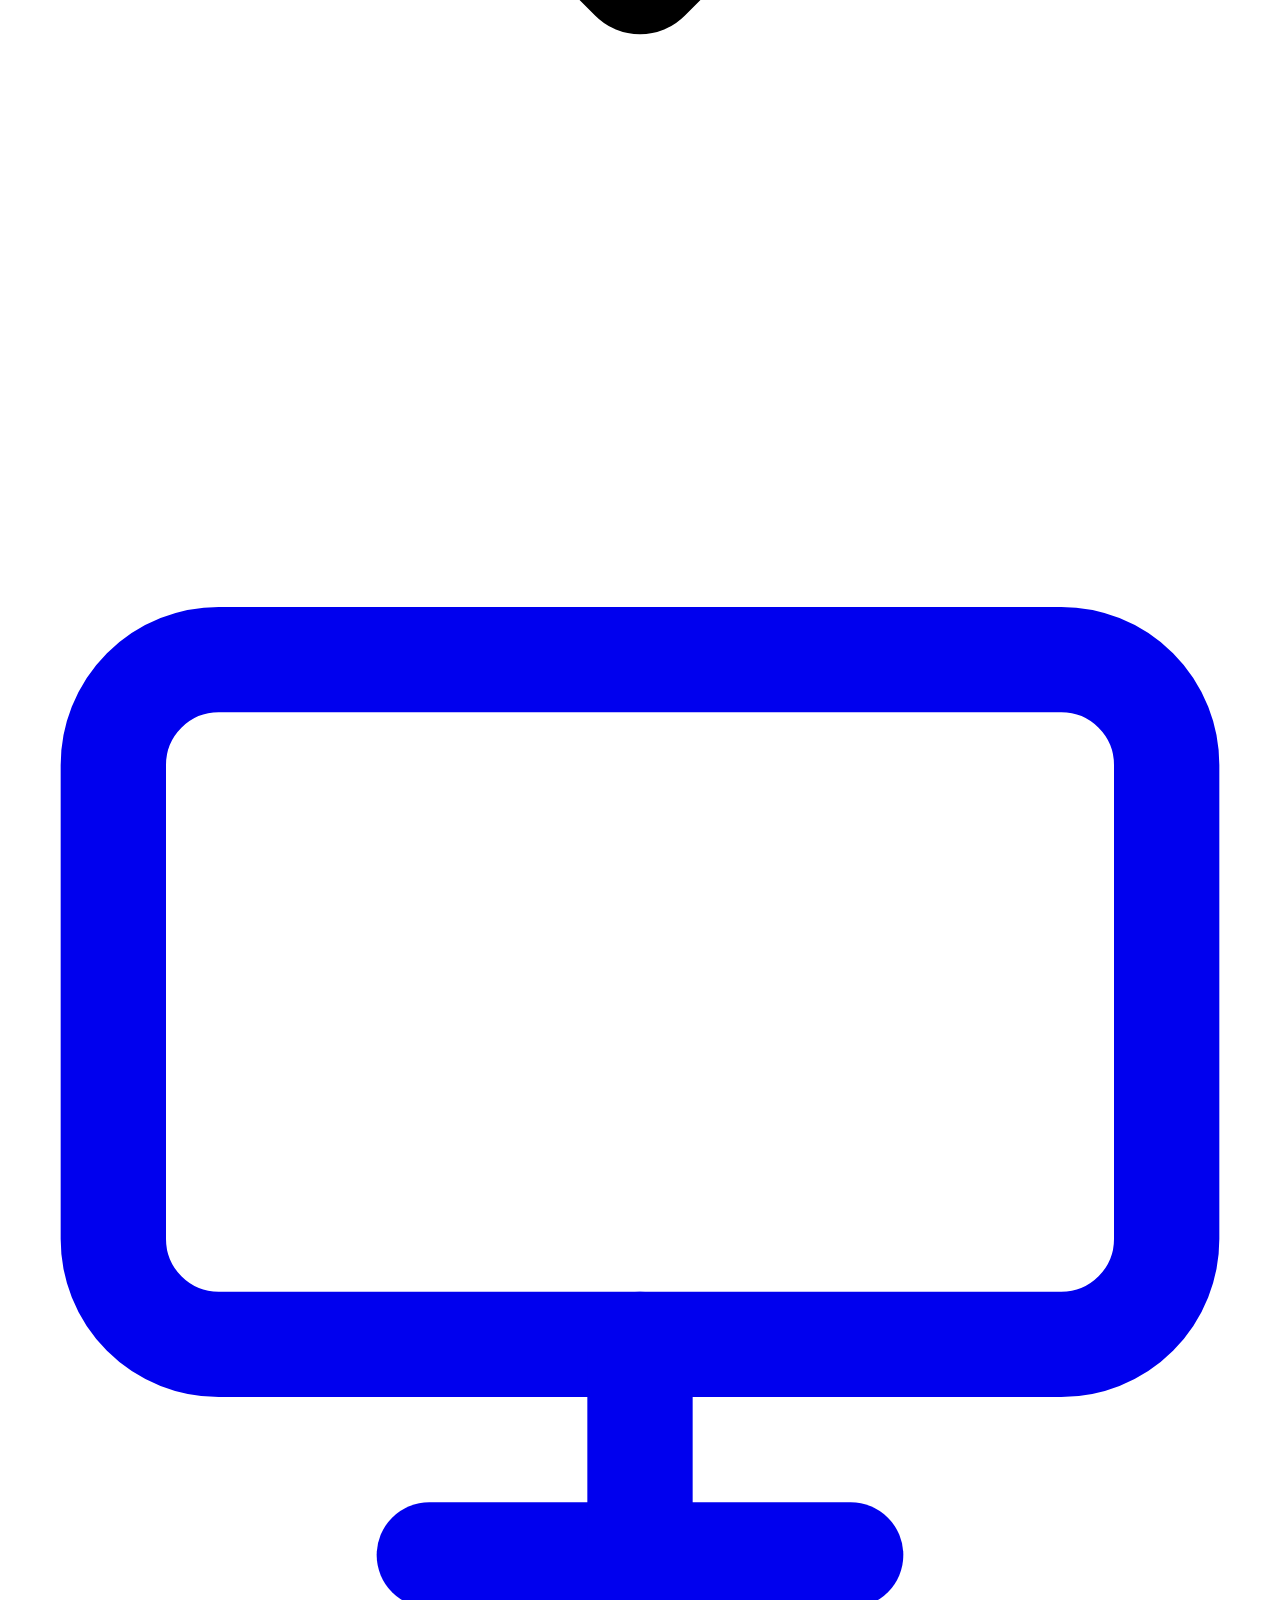
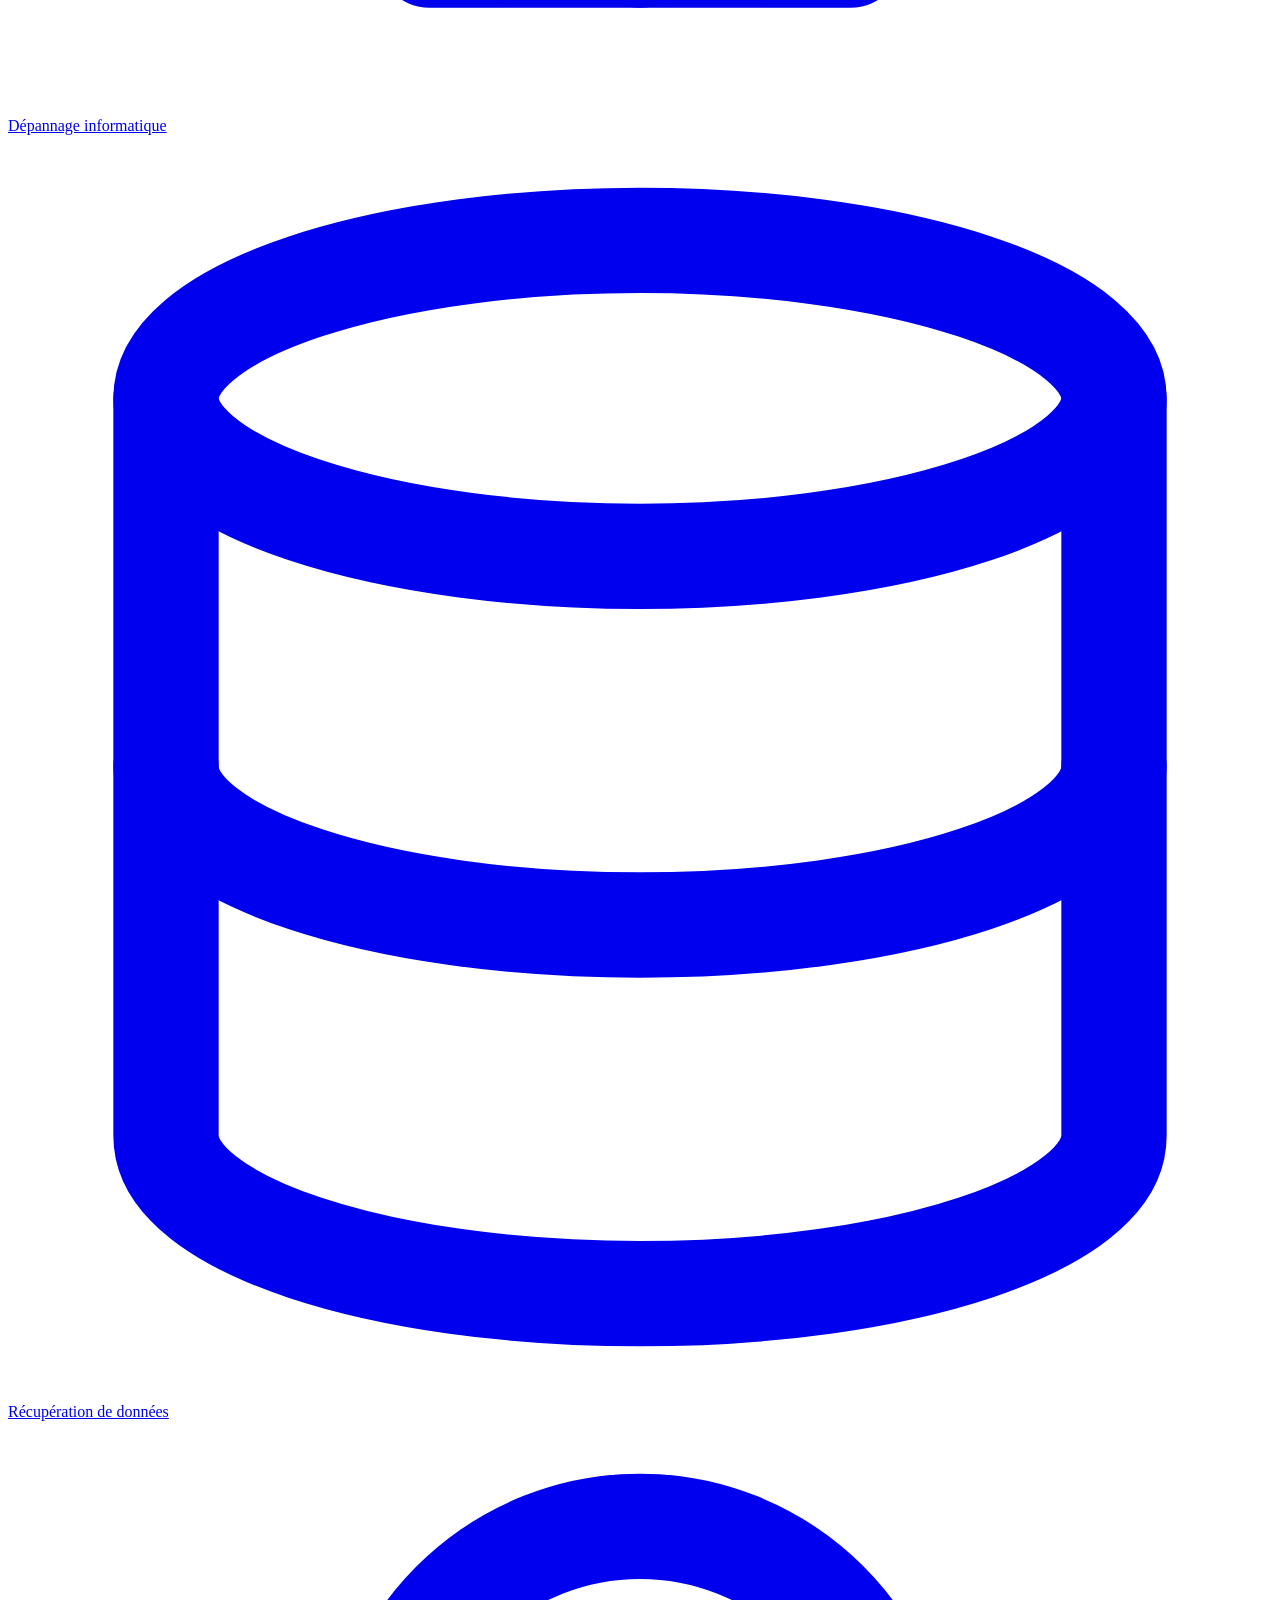
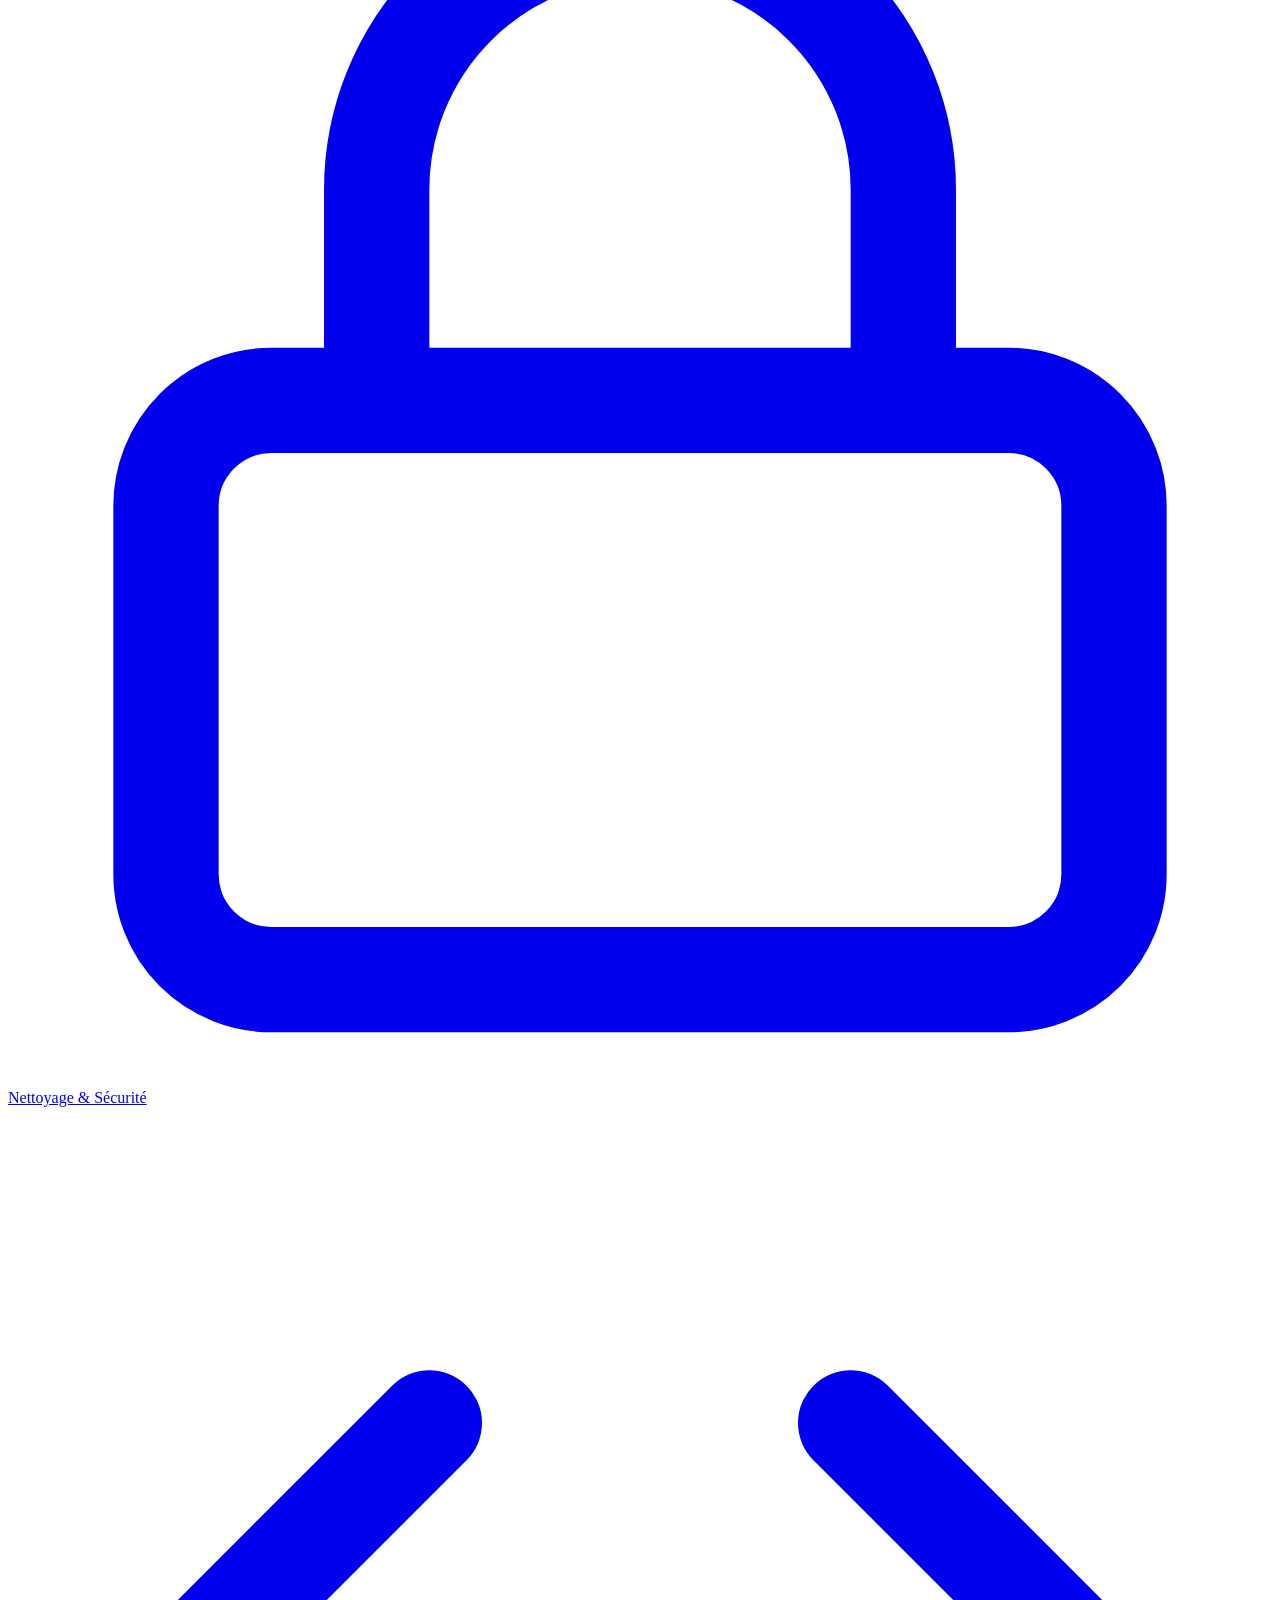
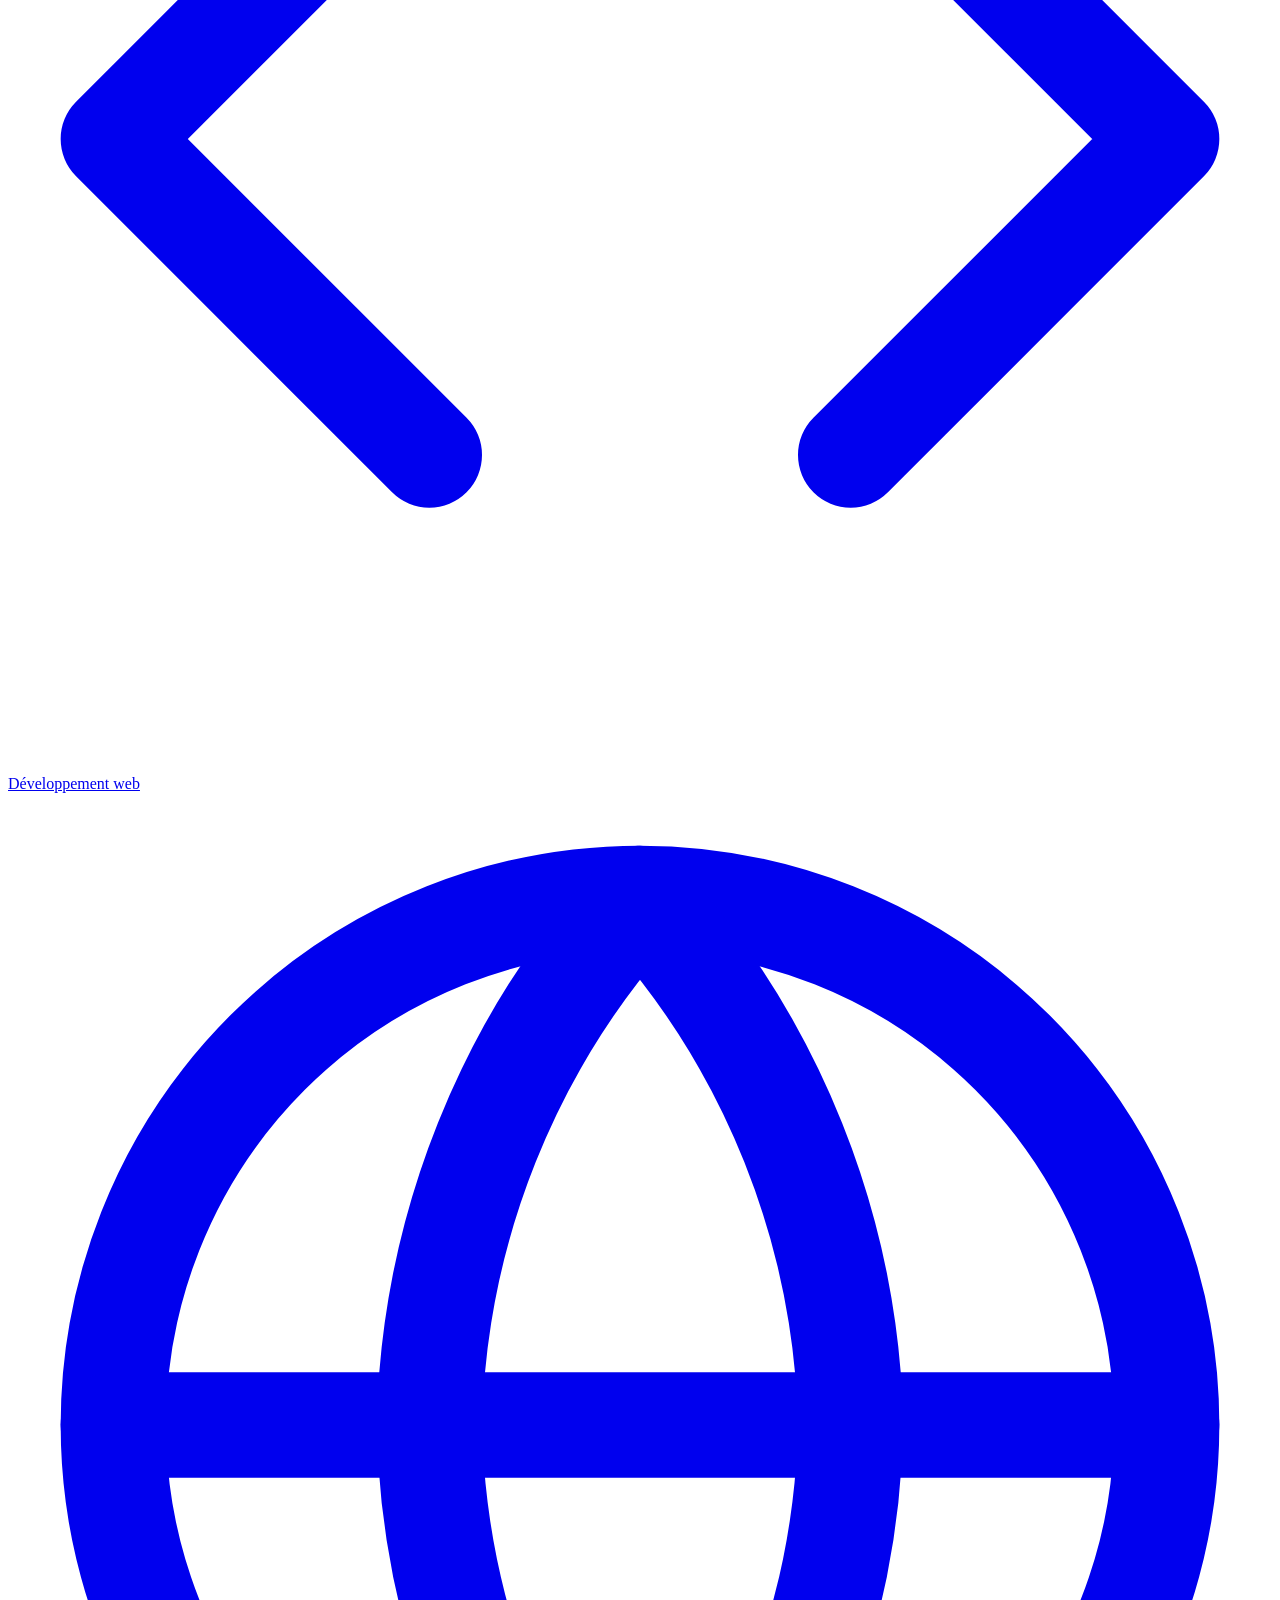
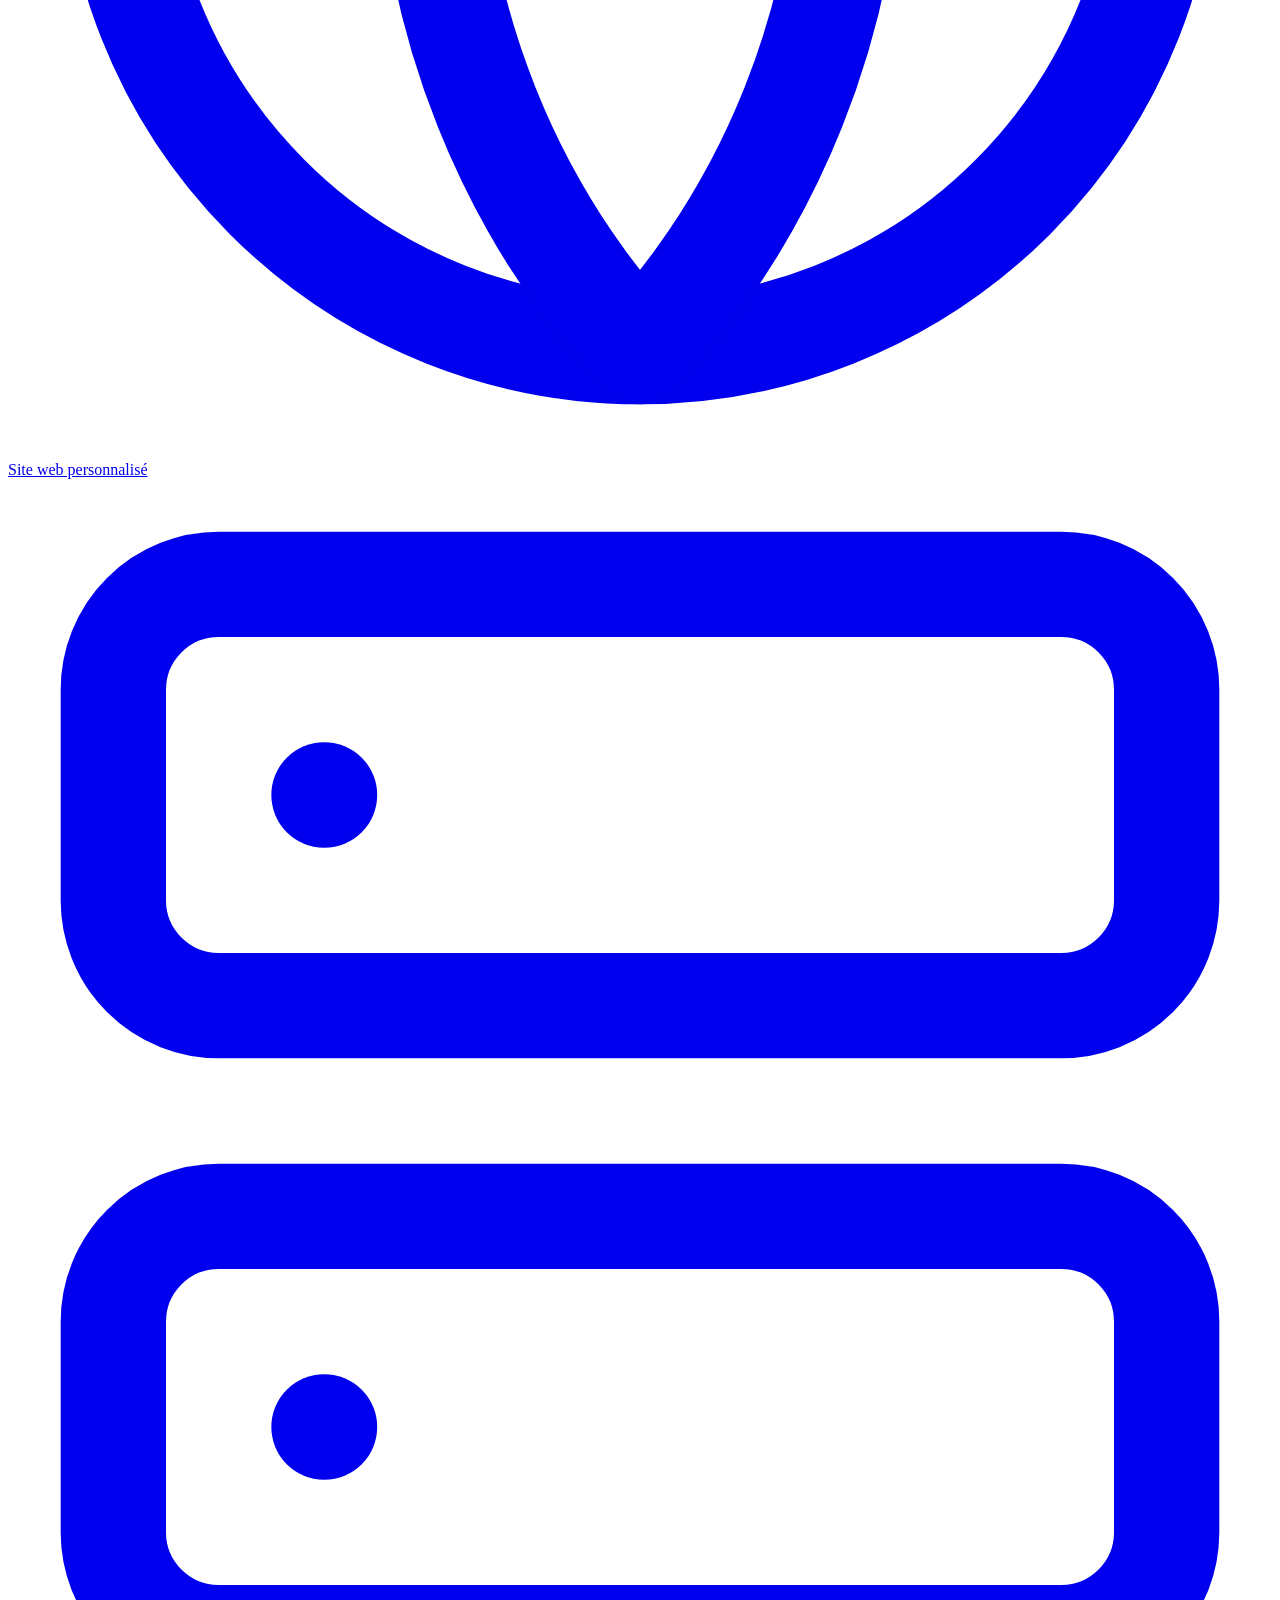
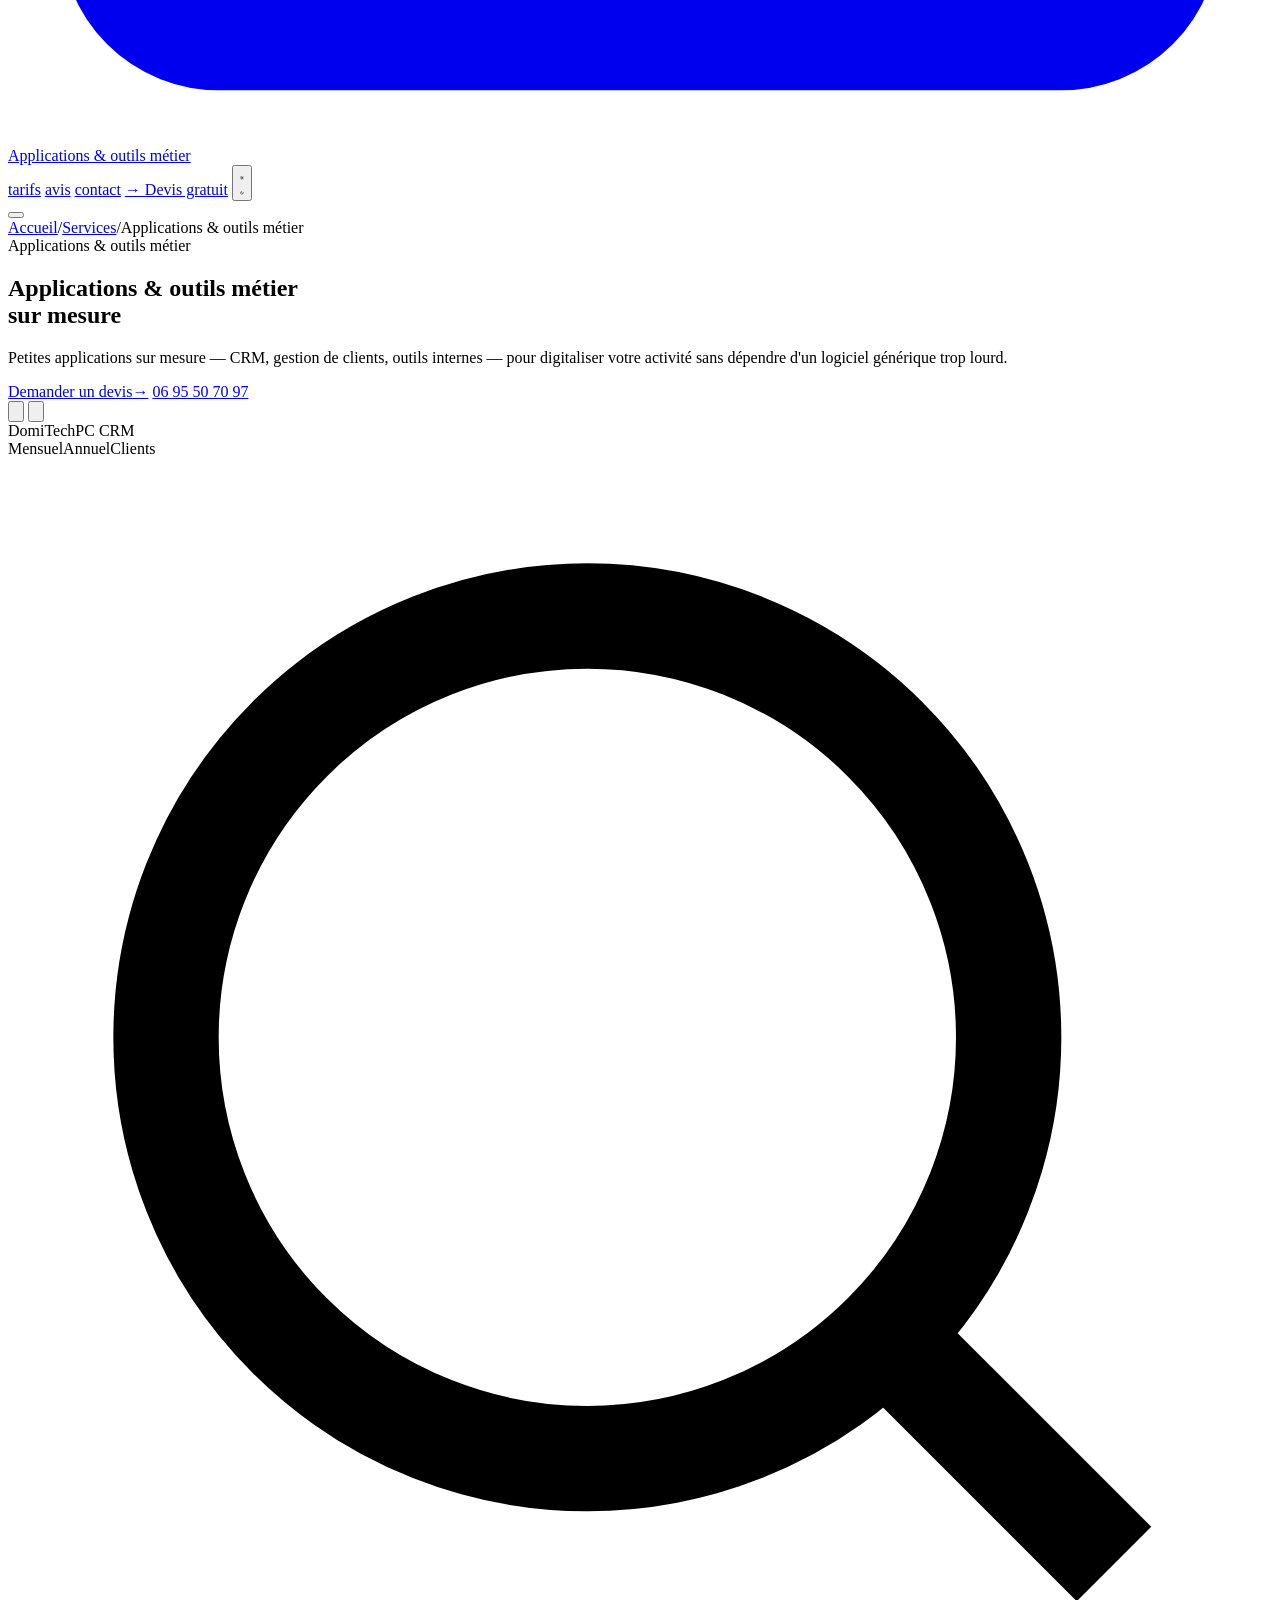
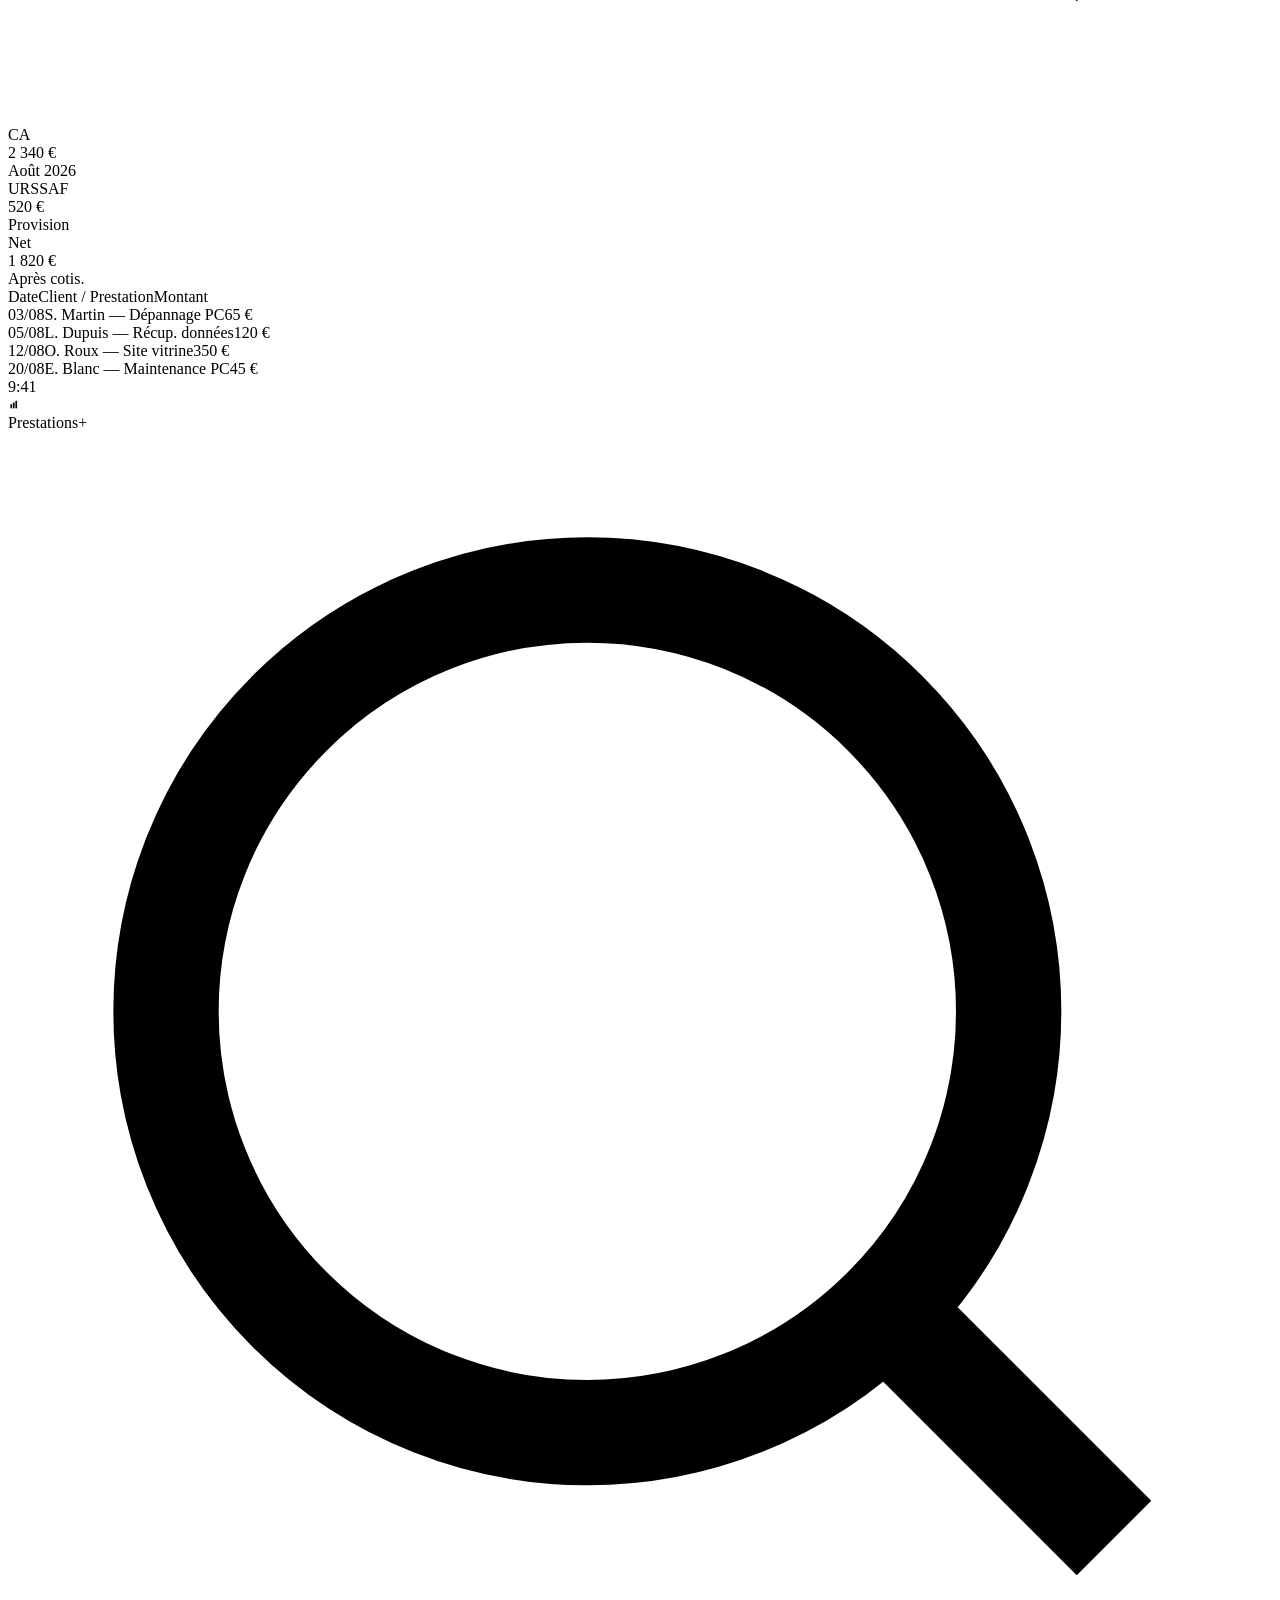
==== commit 7c6dfd35: "Add files via upload" ====
--- a/applications-metier-blois.html
+++ b/applications-metier-blois.html
@@ -34,7 +34,7 @@
 <link rel="preload" href="/assets/fonts/dm-sans-latin-400-normal.woff2" as="font" type="font/woff2" crossorigin>
 <link rel="preload" href="/assets/fonts/dm-sans-latin-700-normal.woff2" as="font" type="font/woff2" crossorigin>
 <link rel="preload" href="/assets/fonts/jetbrains-mono-latin-400-normal.woff2" as="font" type="font/woff2" crossorigin>
-<link rel="stylesheet" href="/assets/style.css?v=112">
+<link rel="stylesheet" href="/assets/style.css?v=118">
 <script type="application/ld+json">
 {
   "@context": "https://schema.org",
@@ -252,12 +252,12 @@
     <div class="foot-brand"><span>DomiTech<strong>PC</strong> · SIRET 99059412900027</span></div>
     <div class="foot-mid">&copy; 2026 — Expert en dépannage informatique</div>
     <div class="foot-links">
-      <a href="/index.html">Accueil</a>
-      <a href="/index.html#contact">Contact</a>
+      <a href="/index.html#mentions-legales">Mentions légales</a>
+      <a href="/index.html#cgv">CGV</a>
     </div>
   </footer>
 </div>
 
-<script src="/assets/main.js?v=112"></script>
+<script src="/assets/main.js?v=113"></script>
 </body>
 </html>
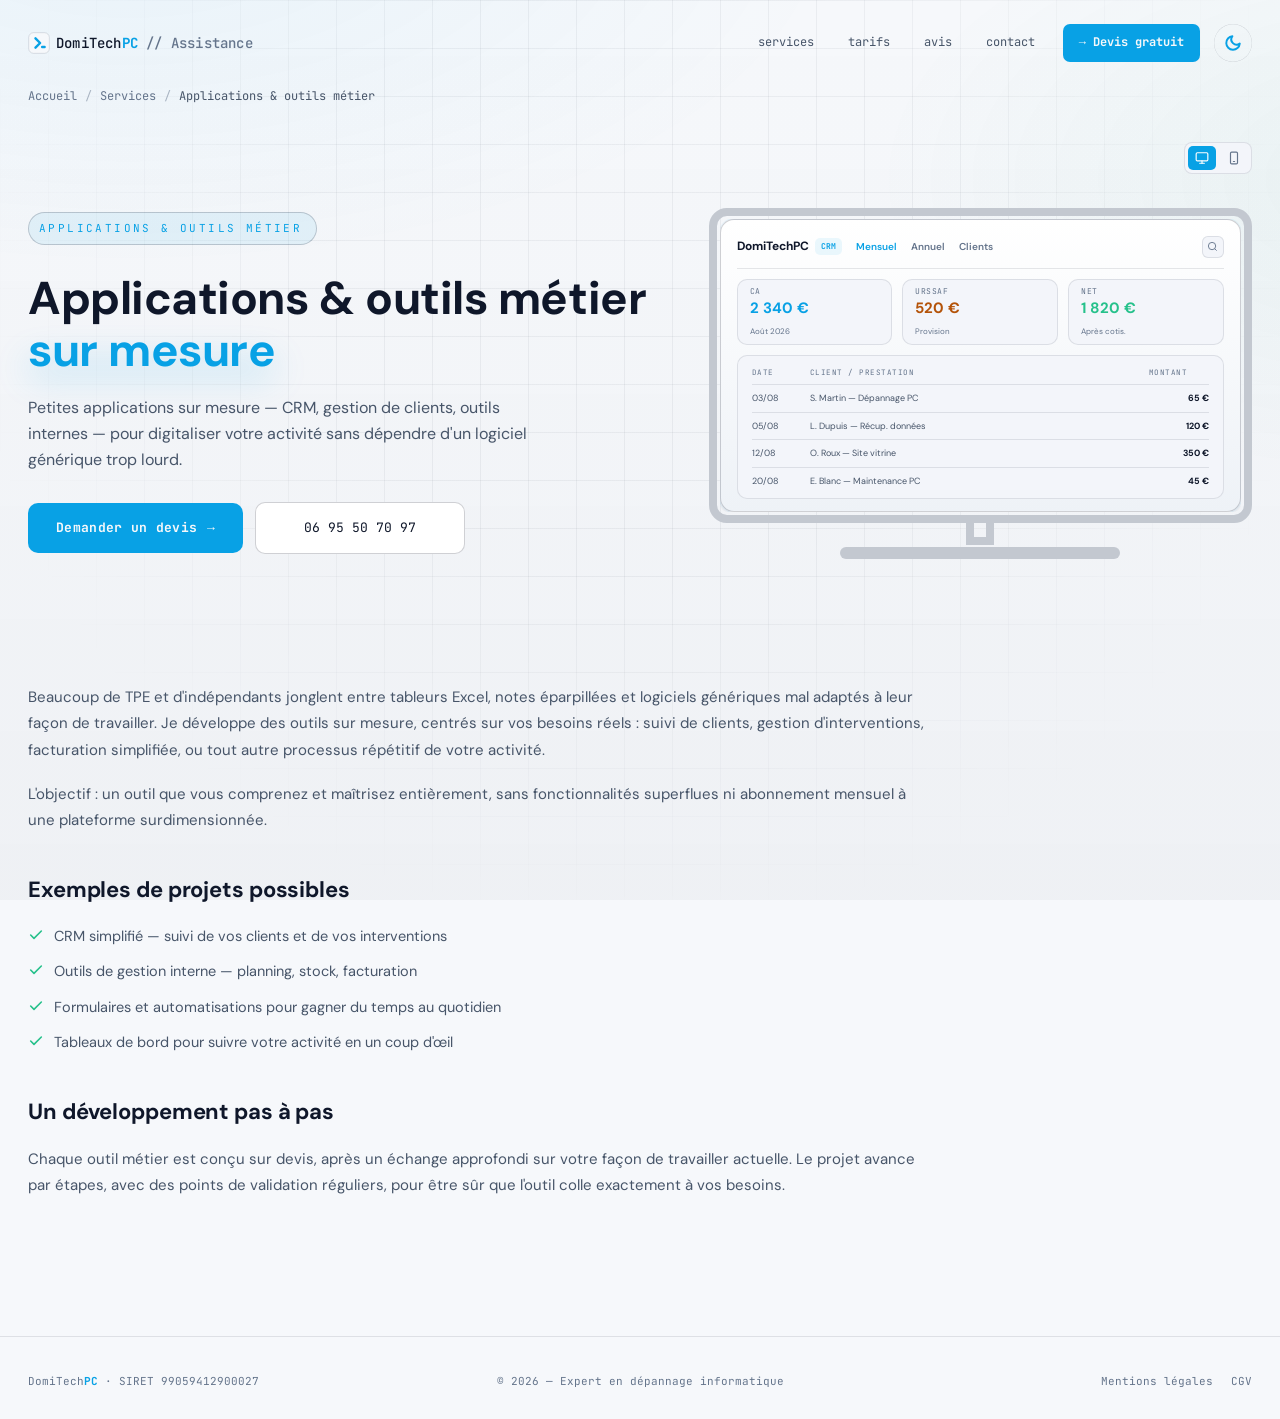
==== commit e5247a85: "Barre du haut façon « verre » au défilement, case de consentement réactive sur iPhone - Barre de nav" ====
--- a/applications-metier-blois.html
+++ b/applications-metier-blois.html
@@ -34,7 +34,7 @@
 <link rel="preload" href="/assets/fonts/dm-sans-latin-400-normal.woff2" as="font" type="font/woff2" crossorigin>
 <link rel="preload" href="/assets/fonts/dm-sans-latin-700-normal.woff2" as="font" type="font/woff2" crossorigin>
 <link rel="preload" href="/assets/fonts/jetbrains-mono-latin-400-normal.woff2" as="font" type="font/woff2" crossorigin>
-<link rel="stylesheet" href="/assets/style.css?v=118">
+<link rel="stylesheet" href="/assets/style.css?v=121">
 <script type="application/ld+json">
 {
   "@context": "https://schema.org",
@@ -258,6 +258,6 @@
   </footer>
 </div>
 
-<script src="/assets/main.js?v=113"></script>
+<script src="/assets/main.js?v=114"></script>
 </body>
 </html>
--- a/assets/style.css
+++ b/assets/style.css
@@ -0,0 +1,871 @@
+  /* ===== Polices auto-hebergees (plus de requete vers Google Fonts) ===== */
+  @font-face{font-family:'DM Sans';font-style:normal;font-weight:400;font-display:swap;src:url(/assets/fonts/dm-sans-latin-ext-400-normal.woff2) format('woff2');unicode-range:U+0100-02BA,U+02BD-02C5,U+02C7-02CC,U+02CE-02D7,U+02DD-02FF,U+0304,U+0308,U+0329,U+1D00-1DBF,U+1E00-1E9F,U+1EF2-1EFF,U+2020,U+20A0-20AB,U+20AD-20C0,U+2113,U+2C60-2C7F,U+A720-A7FF}
+  @font-face{font-family:'DM Sans';font-style:normal;font-weight:400;font-display:swap;src:url(/assets/fonts/dm-sans-latin-400-normal.woff2) format('woff2');unicode-range:U+0000-00FF,U+0131,U+0152-0153,U+02BB-02BC,U+02C6,U+02DA,U+02DC,U+0304,U+0308,U+0329,U+2000-206F,U+20AC,U+2122,U+2191,U+2193,U+2212,U+2215,U+FEFF,U+FFFD}
+  @font-face{font-family:'DM Sans';font-style:normal;font-weight:500;font-display:swap;src:url(/assets/fonts/dm-sans-latin-ext-500-normal.woff2) format('woff2');unicode-range:U+0100-02BA,U+02BD-02C5,U+02C7-02CC,U+02CE-02D7,U+02DD-02FF,U+0304,U+0308,U+0329,U+1D00-1DBF,U+1E00-1E9F,U+1EF2-1EFF,U+2020,U+20A0-20AB,U+20AD-20C0,U+2113,U+2C60-2C7F,U+A720-A7FF}
+  @font-face{font-family:'DM Sans';font-style:normal;font-weight:500;font-display:swap;src:url(/assets/fonts/dm-sans-latin-500-normal.woff2) format('woff2');unicode-range:U+0000-00FF,U+0131,U+0152-0153,U+02BB-02BC,U+02C6,U+02DA,U+02DC,U+0304,U+0308,U+0329,U+2000-206F,U+20AC,U+2122,U+2191,U+2193,U+2212,U+2215,U+FEFF,U+FFFD}
+  @font-face{font-family:'DM Sans';font-style:normal;font-weight:600;font-display:swap;src:url(/assets/fonts/dm-sans-latin-ext-600-normal.woff2) format('woff2');unicode-range:U+0100-02BA,U+02BD-02C5,U+02C7-02CC,U+02CE-02D7,U+02DD-02FF,U+0304,U+0308,U+0329,U+1D00-1DBF,U+1E00-1E9F,U+1EF2-1EFF,U+2020,U+20A0-20AB,U+20AD-20C0,U+2113,U+2C60-2C7F,U+A720-A7FF}
+  @font-face{font-family:'DM Sans';font-style:normal;font-weight:600;font-display:swap;src:url(/assets/fonts/dm-sans-latin-600-normal.woff2) format('woff2');unicode-range:U+0000-00FF,U+0131,U+0152-0153,U+02BB-02BC,U+02C6,U+02DA,U+02DC,U+0304,U+0308,U+0329,U+2000-206F,U+20AC,U+2122,U+2191,U+2193,U+2212,U+2215,U+FEFF,U+FFFD}
+  @font-face{font-family:'DM Sans';font-style:normal;font-weight:700;font-display:swap;src:url(/assets/fonts/dm-sans-latin-ext-700-normal.woff2) format('woff2');unicode-range:U+0100-02BA,U+02BD-02C5,U+02C7-02CC,U+02CE-02D7,U+02DD-02FF,U+0304,U+0308,U+0329,U+1D00-1DBF,U+1E00-1E9F,U+1EF2-1EFF,U+2020,U+20A0-20AB,U+20AD-20C0,U+2113,U+2C60-2C7F,U+A720-A7FF}
+  @font-face{font-family:'DM Sans';font-style:normal;font-weight:700;font-display:swap;src:url(/assets/fonts/dm-sans-latin-700-normal.woff2) format('woff2');unicode-range:U+0000-00FF,U+0131,U+0152-0153,U+02BB-02BC,U+02C6,U+02DA,U+02DC,U+0304,U+0308,U+0329,U+2000-206F,U+20AC,U+2122,U+2191,U+2193,U+2212,U+2215,U+FEFF,U+FFFD}
+  @font-face{font-family:'JetBrains Mono';font-style:normal;font-weight:400;font-display:swap;src:url(/assets/fonts/jetbrains-mono-latin-ext-400-normal.woff2) format('woff2');unicode-range:U+0100-02BA,U+02BD-02C5,U+02C7-02CC,U+02CE-02D7,U+02DD-02FF,U+0304,U+0308,U+0329,U+1D00-1DBF,U+1E00-1E9F,U+1EF2-1EFF,U+2020,U+20A0-20AB,U+20AD-20C0,U+2113,U+2C60-2C7F,U+A720-A7FF}
+  @font-face{font-family:'JetBrains Mono';font-style:normal;font-weight:400;font-display:swap;src:url(/assets/fonts/jetbrains-mono-latin-400-normal.woff2) format('woff2');unicode-range:U+0000-00FF,U+0131,U+0152-0153,U+02BB-02BC,U+02C6,U+02DA,U+02DC,U+0304,U+0308,U+0329,U+2000-206F,U+20AC,U+2122,U+2191,U+2193,U+2212,U+2215,U+FEFF,U+FFFD}
+  @font-face{font-family:'JetBrains Mono';font-style:normal;font-weight:500;font-display:swap;src:url(/assets/fonts/jetbrains-mono-latin-ext-500-normal.woff2) format('woff2');unicode-range:U+0100-02BA,U+02BD-02C5,U+02C7-02CC,U+02CE-02D7,U+02DD-02FF,U+0304,U+0308,U+0329,U+1D00-1DBF,U+1E00-1E9F,U+1EF2-1EFF,U+2020,U+20A0-20AB,U+20AD-20C0,U+2113,U+2C60-2C7F,U+A720-A7FF}
+  @font-face{font-family:'JetBrains Mono';font-style:normal;font-weight:500;font-display:swap;src:url(/assets/fonts/jetbrains-mono-latin-500-normal.woff2) format('woff2');unicode-range:U+0000-00FF,U+0131,U+0152-0153,U+02BB-02BC,U+02C6,U+02DA,U+02DC,U+0304,U+0308,U+0329,U+2000-206F,U+20AC,U+2122,U+2191,U+2193,U+2212,U+2215,U+FEFF,U+FFFD}
+  @font-face{font-family:'JetBrains Mono';font-style:normal;font-weight:700;font-display:swap;src:url(/assets/fonts/jetbrains-mono-latin-ext-700-normal.woff2) format('woff2');unicode-range:U+0100-02BA,U+02BD-02C5,U+02C7-02CC,U+02CE-02D7,U+02DD-02FF,U+0304,U+0308,U+0329,U+1D00-1DBF,U+1E00-1E9F,U+1EF2-1EFF,U+2020,U+20A0-20AB,U+20AD-20C0,U+2113,U+2C60-2C7F,U+A720-A7FF}
+  @font-face{font-family:'JetBrains Mono';font-style:normal;font-weight:700;font-display:swap;src:url(/assets/fonts/jetbrains-mono-latin-700-normal.woff2) format('woff2');unicode-range:U+0000-00FF,U+0131,U+0152-0153,U+02BB-02BC,U+02C6,U+02DA,U+02DC,U+0304,U+0308,U+0329,U+2000-206F,U+20AC,U+2122,U+2191,U+2193,U+2212,U+2215,U+FEFF,U+FFFD}
+  *, *::before, *::after { box-sizing: border-box; margin: 0; padding: 0; }
+  :root {
+    --bg:#070b15; --surface:#0f1626; --surface-2:#111b2e;
+    --border:rgba(99,179,237,0.14); --border-strong:rgba(99,179,237,0.32);
+    --cyan:#08a1e5; --cyan-dim:rgba(8,161,229,0.08); --cyan-rgb:8,161,229;
+    --text:#e2e8f0; --text2:#94a3b8; --text3:#64748b;
+    --green:#26c18b; --amber:#fbbf24; --green-rgb:38,193,139;
+    --mono:'JetBrains Mono',ui-monospace,monospace; --sans:'DM Sans',system-ui,sans-serif;
+    --r:14px; --r2:8px; --wrap:1400px; --input-bg:#070b15; --modal-overlay:rgba(5,8,16,0.88);
+    --grid-line:rgba(99,179,237,0.045); --glow-1:rgba(var(--cyan-rgb),0.10); --glow-2:rgba(var(--green-rgb),0.06);
+    --term-bg-1:#0a1120; --term-bg-2:#070c18; --term-head-bg:rgba(255,255,255,0.02);
+    --term-shadow:0 40px 80px -20px rgba(0,0,0,0.6),0 0 0 1px rgba(var(--cyan-rgb),0.05),inset 0 1px 0 rgba(255,255,255,0.04);
+    --nav-bg:rgba(7,11,21,0.78); --mobile-menu-bg:rgba(7,11,21,0.98); --note-bg:rgba(255,255,255,0.02);
+    --code-bg:#050505; --code-linenum:#565656; --code-tag:#2fe08a; --code-attr:#3ea6ff; --code-str:#3ea6ff; --code-txt:#c8c8c8; --code-punc:#6e6e6e; --code-cursor:#c8c8c8;
+  }
+  html[data-theme="light"]{
+    --bg:#f6f8fb; --surface:#ffffff; --surface-2:#f3f5fa;
+    --border:rgba(15,23,42,0.10); --border-strong:rgba(15,23,42,0.20);
+    --text:#0f172a; --text2:#475569; --text3:#64748b;
+    --green:#26c18b; --amber:#b45309;
+    --input-bg:#ffffff; --modal-overlay:rgba(148,163,184,0.35);
+    --grid-line:rgba(15,23,42,0.05); --glow-1:rgba(var(--cyan-rgb),0.06); --glow-2:rgba(5,150,105,0.05);
+    --term-bg-1:#ffffff; --term-bg-2:#eef2f7; --term-head-bg:rgba(15,23,42,0.035);
+    --term-shadow:0 30px 60px -20px rgba(15,23,42,0.16),0 0 0 1px rgba(var(--cyan-rgb),0.08),inset 0 1px 0 rgba(255,255,255,0.7);
+    --nav-bg:rgba(246,248,251,0.82); --mobile-menu-bg:rgba(246,248,251,0.98); --note-bg:rgba(15,23,42,0.045);
+    --code-bg:#eef1f5; --code-attr:#0969da; --code-str:#0969da; --code-txt:#6e6e6e; --code-tag:#0f9d58; --code-punc:#454545; --code-cursor:#6e6e6e;
+  }
+  html{scroll-behavior:smooth;overflow-x:hidden}
+  body,.nav-outer,.card,.price-card,.review-card,.contact-item,.contact-form,.term-window,
+  .reviews-meta,.review-cta,.modal-box,.price-note,footer,input,select,textarea{
+    transition:background-color .35s ease,border-color .35s ease,color .35s ease,box-shadow .35s ease;
+  }
+  body{background:var(--bg);color:var(--text);font-family:var(--sans);font-size:15px;line-height:1.6;min-height:100vh;overflow-x:hidden}
+  body::before{content:'';position:fixed;inset:0;pointer-events:none;z-index:0;background:radial-gradient(1200px 600px at 10% -10%,var(--glow-1),transparent 60%),radial-gradient(900px 500px at 110% 20%,var(--glow-2),transparent 60%),linear-gradient(180deg,transparent 0%,rgba(0,0,0,0.25) 100%)}
+  html[data-theme="light"] body::before{background:radial-gradient(1200px 600px at 10% -10%,var(--glow-1),transparent 60%),radial-gradient(900px 500px at 110% 20%,var(--glow-2),transparent 60%),linear-gradient(180deg,transparent 0%,rgba(15,23,42,0.03) 100%)}
+  body::after{content:'';position:fixed;inset:0;pointer-events:none;z-index:1;background:linear-gradient(var(--grid-line) 1px,transparent 1px) 0 0/48px 48px,linear-gradient(90deg,var(--grid-line) 1px,transparent 1px) 0 0/48px 48px;mask-image:radial-gradient(ellipse at 50% 30%,#000 35%,transparent 75%);-webkit-mask-image:radial-gradient(ellipse at 50% 30%,#000 35%,transparent 75%)}
+  .wrap{max-width:var(--wrap);margin:0 auto;padding:0 28px;position:relative;z-index:2}
+  .section-band{width:100%;padding:96px 0;position:relative;z-index:2}
+  .section-band--alt{background:rgba(255,255,255,0.012);border-top:1px solid var(--border);border-bottom:1px solid var(--border)}
+  .scroll-progress{position:fixed;top:0;left:0;right:0;height:2px;background:transparent;z-index:400;pointer-events:none}
+  .scroll-progress-bar{height:100%;width:0%;background:linear-gradient(90deg,var(--cyan),var(--green));box-shadow:0 0 12px rgba(var(--cyan-rgb),0.6);transition:width 80ms linear}
+  .nav-outer{width:100%;position:sticky;top:0;z-index:280;background:var(--nav-bg);backdrop-filter:blur(18px);-webkit-backdrop-filter:blur(18px);border-bottom:1px solid var(--border);transition:background-color .35s ease,border-color .35s ease}
+  @media (max-width:1100px){.nav-outer{backdrop-filter:none;-webkit-backdrop-filter:none;background:var(--surface)}}
+  .nav-outer > nav{display:flex;align-items:center;justify-content:space-between;padding:18px 28px;max-width:var(--wrap);margin:0 auto}
+  .logo{font-family:var(--mono);font-size:14px;color:var(--cyan);display:flex;align-items:center;gap:0;text-decoration:none;letter-spacing:.2px;font-weight:500;transition:color .35s ease}
+  .logo-glyph{display:flex;align-items:center;margin-right:6px;flex-shrink:0;width:22px;height:22px}
+  .logo-glyph svg{width:22px;height:22px;display:block}
+  .logo-glyph .lg-bg{fill:var(--bg);stroke:var(--border-strong);transition:fill .35s ease,stroke .35s ease}
+  .logo-glyph .lg-mark{stroke:var(--cyan);transition:stroke .35s ease}
+  .logo-glyph .lg-cursor{fill:var(--cyan);transition:fill .35s ease}
+  @keyframes pulse{0%,100%{opacity:1;transform:scale(1)}50%{opacity:.45;transform:scale(.72)}}
+  .logo-text{color:var(--text);font-weight:500;transition:color .35s ease}
+  .logo-text strong{color:var(--cyan);font-weight:700;transition:color .35s ease}
+  .nav-links{display:flex;gap:6px;align-items:center}
+  .nav-links a{font-family:var(--mono);font-size:12px;color:var(--text2);text-decoration:none;padding:8px 14px;border-radius:6px;transition:color .2s,background .2s}
+  @media (hover:hover){html:not(.is-touch) .nav-links a:hover{color:var(--cyan);background:var(--cyan-dim)}}
+  .nav-links a.nav-cta{font-family:var(--mono);font-size:12px;font-weight:700;color:#070b15 !important;background:var(--cyan);padding:9px 16px !important;border-radius:7px !important;margin-left:8px;transition:transform .15s,box-shadow .2s}
+  @media (hover:hover){html:not(.is-touch) .nav-links a.nav-cta:hover{background:var(--cyan) !important;transform:translateY(-2px);box-shadow:0 8px 22px rgba(var(--cyan-rgb),.3)}}
+  .theme-toggle{-webkit-appearance:none;appearance:none;font:inherit;line-height:normal;box-sizing:border-box;position:relative;display:inline-block;width:38px;height:38px;flex-shrink:0;background:transparent;border:0;box-shadow:inset 0 0 0 .2px var(--border-strong);border-radius:50%;color:var(--cyan);cursor:pointer;margin-left:8px;padding:0;outline:none;-webkit-tap-highlight-color:transparent;transition:transform .15s,box-shadow .2s,color .2s}
+  .theme-toggle:focus-visible{outline:none;box-shadow:inset 0 0 0 1px var(--cyan)}
+  .theme-toggle:active{transform:scale(.88)}
+  .theme-toggle svg{position:absolute;inset:0;margin:auto;width:18px;height:18px;display:block}
+  @media (hover:hover){html:not(.is-touch) .theme-toggle:hover{box-shadow:inset 0 0 0 1px var(--cyan);color:var(--cyan)}}
+  .theme-toggle .icon-moon{display:none}
+  html[data-theme="light"] .theme-toggle .icon-sun{display:none}
+  html[data-theme="light"] .theme-toggle .icon-moon{display:block}
+  html[data-theme="light"] .nav-links a.nav-cta{color:#f6f8fa !important}
+  html[data-theme="light"] .btn-primary{color:#f6f8fa}
+  html[data-theme="light"] .copy-toast{color:#f6f8fa}
+  html[data-theme="light"] .fab-devis{color:#f6f8fa}
+  html[data-theme="light"] .fab-devis .d{background:#f6f8fa}
+  .hamburger{display:none;align-items:center;justify-content:center;gap:4px;background:transparent;border:none;border-radius:14px;cursor:pointer;padding:0;width:38px;height:38px;z-index:300;position:relative;flex-shrink:0;outline:none;-webkit-tap-highlight-color:transparent}
+  .hamburger:focus,.hamburger:focus-visible{outline:none;box-shadow:none}
+  .hamburger span{display:block;width:21px;height:2.4px;background:var(--cyan);border-radius:2px;transition:transform .35s cubic-bezier(.4,0,.2,1),opacity .25s,width .3s,background-color .2s ease,box-shadow .2s ease;transform-origin:center;position:absolute}
+  @media (hover:hover){html:not(.is-touch) .hamburger:hover span{background:var(--cyan);box-shadow:0 0 2px rgba(var(--cyan-rgb),.35)}}
+  .hamburger span:nth-child(1){transform:translateY(-6px)}
+  .hamburger span:nth-child(3){transform:translateY(6px)}
+  .hamburger.open span:nth-child(1){transform:translateY(0) rotate(45deg)}
+  .hamburger.open span:nth-child(2){opacity:0;width:0}
+  .hamburger.open span:nth-child(3){transform:translateY(0) rotate(-45deg)}
+  .mobile-menu{display:none;position:fixed;inset:0;height:100vh;height:100dvh;z-index:300;background:var(--mobile-menu-bg);flex-direction:column;gap:0;opacity:1;transform:translateX(100%);transition:transform .35s cubic-bezier(.25,.1,.25,1);will-change:transform;overflow-y:auto;-webkit-overflow-scrolling:touch;box-shadow:-12px 0 30px -10px rgba(0,0,0,.4);margin:0;padding:0;box-sizing:border-box}
+  .mobile-menu.open{transform:translateX(0)}
+  .mobile-menu-backdrop{display:none;position:fixed;inset:0;z-index:290;background:rgba(0,0,0,.5);opacity:0;transition:opacity .35s ease;will-change:opacity}
+  .mobile-menu-backdrop.open{opacity:1}
+  .mm-head{display:flex;align-items:center;justify-content:space-between;padding:10px 14px;border-bottom:1px solid var(--border);flex-shrink:0}
+  .mm-brand{display:flex;align-items:center;gap:9px;min-width:0}
+  .mm-brand-chip{width:28px;height:28px;flex-shrink:0;display:flex;align-items:center;justify-content:center}
+  .mm-brand-chip svg{width:100%;height:100%}
+  .mm-brand-text{display:flex;flex-direction:column;gap:1px;min-width:0}
+  .mm-head .logo-text-mobile{font-family:var(--mono);font-size:12px;color:var(--text);letter-spacing:.2px}
+  .mm-brand-sub{font-family:var(--sans);font-size:9px;color:var(--text3);white-space:nowrap;overflow:hidden;text-overflow:ellipsis}
+  .mm-head .logo-text-mobile strong{color:var(--cyan)}
+  .mm-links{display:flex;flex-direction:column;padding:6px 14px 10px !important;flex:1;justify-content:flex-start;gap:0;min-height:0}
+  .mm-link{font-family:var(--sans);font-weight:600;color:var(--text2);text-decoration:none;padding:14px 2px !important;margin:0 !important;display:flex;align-items:center;justify-content:flex-start;gap:10px;border-bottom:1px solid var(--border);opacity:0;transform:translateY(14px);transition:color .2s,opacity .35s,transform .35s;flex-shrink:0;width:100%;text-align:left}
+  .mm-link:last-child{border-bottom:none}
+  .mm-link .mm-label{font-size:18px;letter-spacing:.1px;flex:1;margin:0 !important;padding:0 !important;text-indent:0 !important}
+  .mm-link .mm-arrow{opacity:0;transition:opacity .2s,transform .2s;color:var(--cyan)}
+  @media (hover:hover){html:not(.is-touch) .mm-link:hover{color:var(--cyan);padding-left:10px}}
+  @media (hover:hover){html:not(.is-touch) .mm-link:hover .mm-arrow{opacity:1;transform:translateX(2px)}}
+  .mm-link.mm-cta-link{color:var(--cyan)}
+  .mobile-menu.open .mm-link{opacity:1;transform:translateY(0)}
+  .mobile-menu.open .mm-link:nth-child(2){transition-delay:.05s}
+  .mobile-menu.open .mm-link:nth-child(3){transition-delay:.11s}
+  .mobile-menu.open .mm-link:nth-child(4){transition-delay:.17s}
+  .mobile-menu.open .mm-link:nth-child(5){transition-delay:.23s}
+  .mm-foot{padding:14px 22px calc(14px + env(safe-area-inset-bottom,0px));border-top:1px solid var(--border);display:flex;flex-direction:column;gap:12px;opacity:0;transform:translateY(12px);transition:opacity .4s,transform .4s;transition-delay:.3s;flex-shrink:0}
+  .mobile-menu.open .mm-foot{opacity:1;transform:translateY(0)}
+  .mm-foot-row{display:flex;flex-direction:column;gap:8px}
+  .mm-quick{display:flex;align-items:center;justify-content:center;gap:10px;font-family:var(--sans);font-size:13px;font-weight:600;color:var(--cyan);border:1px solid var(--border);border-radius:10px;padding:12px 14px;text-decoration:none;transition:border-color .2s,color .2s;white-space:nowrap}
+  @media (hover:hover){html:not(.is-touch) .mm-quick:hover{border-color:var(--cyan);color:var(--cyan)}}
+  .mobile-close{position:absolute;top:12px;right:14px;background:none;border:1px solid var(--border);border-radius:50%;width:30px;height:30px;cursor:pointer;color:var(--cyan);display:flex;align-items:center;justify-content:center;transition:background .2s,border-color .2s}
+  @media (hover:hover){html:not(.is-touch) .mobile-close:hover{background:var(--cyan-dim);border-color:var(--cyan)}}
+  .hero{padding:72px 0 96px;display:grid;grid-template-columns:1.15fr 1fr;gap:56px;align-items:center}
+  .hero-kicker{display:inline-flex;align-items:center;gap:10px;font-family:var(--mono);font-size:11px;color:var(--cyan);letter-spacing:2.4px;text-transform:uppercase;padding:7px 14px 7px 10px;border:1px solid var(--border-strong);border-radius:999px;background:var(--cyan-dim);margin-bottom:28px}
+  h1{font-family:var(--mono);font-size:clamp(34px,5.4vw,64px);font-weight:700;line-height:1.04;margin-bottom:26px;color:var(--text);letter-spacing:-0.02em}
+  h1 .glow{color:var(--cyan);position:relative;display:inline-block}
+  h1 .glow::after{content:'';position:absolute;left:0;right:0;bottom:4px;height:10px;background:var(--cyan);filter:blur(18px);opacity:.35;z-index:-1}
+  @keyframes blink{0%,100%{opacity:1}50%{opacity:0}}
+  .hero-desc{font-size:17px;color:var(--text2);max-width:540px;margin-bottom:36px;line-height:1.7}
+  .cta-group{display:flex;gap:12px;flex-wrap:wrap;align-items:center}
+  .btn-primary{background:var(--cyan);color:#070b15;border:none;padding:15px 28px;border-radius:10px;font-family:var(--mono);font-size:13px;font-weight:700;cursor:pointer;text-decoration:none;display:inline-flex;align-items:center;justify-content:center;gap:10px;position:relative;overflow:hidden;transition:transform .15s,box-shadow .2s;letter-spacing:.3px;min-width:210px}
+  .btn-primary::before{content:'';position:absolute;inset:0;background:linear-gradient(90deg,transparent,rgba(255,255,255,.45),transparent);transform:translateX(-120%);transition:transform .6s ease}
+  @media (hover:hover){html:not(.is-touch) .btn-primary:hover{transform:translateY(-2px);box-shadow:0 10px 34px rgba(var(--cyan-rgb),.45)}}
+  @media (hover:hover){html:not(.is-touch) .btn-primary:hover::before{transform:translateX(120%)}}
+  .btn-primary .arrow{transition:transform .25s}
+  @media (hover:hover){html:not(.is-touch) .btn-primary:hover .arrow{transform:translateX(4px)}}
+  .btn-ghost{background:var(--surface);color:var(--text);border:1px solid var(--border-strong);padding:15px 28px;border-radius:10px;font-family:var(--mono);font-size:13px;cursor:pointer;text-decoration:none;display:inline-flex;align-items:center;justify-content:center;gap:8px;transition:border-color .2s,color .2s,background .2s;min-width:210px}
+  @media (hover:hover){html:not(.is-touch) .btn-ghost:hover{border-color:var(--cyan);color:var(--cyan);background:var(--surface-2)}}
+  .hero-visual{position:relative;perspective:1400px;min-width:0}
+  .term-window{background:linear-gradient(180deg,var(--term-bg-1),var(--term-bg-2));border:1px solid var(--border-strong);border-radius:14px;box-shadow:var(--term-shadow);overflow:hidden;transform:rotateY(-6deg) rotateX(3deg) rotate(0.5deg);transition:transform .4s cubic-bezier(.2,.8,.2,1),background-color .35s ease,box-shadow .35s ease}
+  @media (hover:hover){html:not(.is-touch) .term-window:hover{transform:rotateY(-2deg) rotateX(1deg)}}
+  .term-head{display:flex;align-items:center;gap:8px;padding:11px 14px;border-bottom:1px solid var(--border);background:var(--term-head-bg)}
+  .term-dots{display:flex;gap:6px}
+  .term-dots span{width:10px;height:10px;border-radius:50%}
+  .term-dots span:nth-child(1){background:#ff5f57}
+  .term-dots span:nth-child(2){background:#febc2e}
+  .term-dots span:nth-child(3){background:#28c840}
+  .term-title{font-family:var(--mono);font-size:11px;color:var(--text3);margin:0 auto;letter-spacing:1px}
+  .term-body{padding:20px 22px;font-family:var(--mono);font-size:13px;line-height:1.9;color:var(--text2);height:360px;overflow:hidden;background:linear-gradient(180deg,transparent 0%,rgba(var(--cyan-rgb),0.025) 100%);scrollbar-width:none}
+  .term-body::-webkit-scrollbar{display:none}
+  .term-line{display:block;white-space:pre-wrap;word-break:break-word}
+  .t-prompt{color:var(--cyan)}
+  .t-ok{color:var(--green)}
+  .t-warn{color:var(--amber)}
+  .t-muted{color:var(--text3)}
+  .t-user{color:var(--cyan)}
+  .term-body .cur{display:inline-block;width:8px;height:14px;background:var(--cyan);vertical-align:-2px;animation:blink 1s step-end infinite}
+  .section-label{font-family:var(--mono);font-size:11px;color:var(--cyan);letter-spacing:2.4px;text-transform:uppercase;margin-bottom:12px;display:inline-flex;align-items:center;gap:10px}
+  .section-label::before{content:'//';opacity:.5}
+  .section-head{display:flex;justify-content:space-between;align-items:flex-end;flex-wrap:wrap;gap:20px;margin-bottom:40px}
+  .section-head h2{font-family:var(--mono);font-size:clamp(26px,3.4vw,38px);font-weight:700;color:var(--text);line-height:1.1;letter-spacing:-0.01em;max-width:720px}
+  .section-head h2 em{color:var(--cyan);font-style:normal}
+  .section-sub{font-family:var(--mono);font-size:12px;color:var(--text3);letter-spacing:1px;max-width:260px;text-align:right}
+  .bento{display:grid;grid-template-columns:repeat(4,1fr);gap:14px;grid-auto-rows:minmax(140px,auto)}
+  .card{background:linear-gradient(180deg,var(--surface),var(--surface-2));border:1px solid var(--border);border-radius:var(--r);padding:26px;transition:border-color .3s,transform .3s,box-shadow .3s;position:relative;overflow:hidden}
+  .card-corner-arrow{display:none;position:absolute;top:16px;right:16px;width:16px;height:16px;align-items:center;justify-content:center;color:var(--cyan)}
+  .c-3-green .card-corner-arrow,.c-dev .card-corner-arrow{color:var(--green)}
+  .card-corner-arrow svg{width:14px;height:14px}
+  html.is-touch .card-corner-arrow{display:flex}
+  .card::before{content:'';position:absolute;inset:0;background:radial-gradient(600px circle at var(--mx,50%) var(--my,50%),var(--card-glow,rgba(var(--cyan-rgb),0.10)),transparent 40%);opacity:0;transition:opacity .3s;pointer-events:none}
+  @media (hover:hover){html:not(.is-touch) .card:hover{border-color:var(--border-strong);transform:translateY(-3px);box-shadow:0 20px 50px -20px rgba(var(--cyan-rgb),0.18)}}
+  @media (hover:hover){html:not(.is-touch) .card:hover::before{opacity:1}}
+  .card-ico{display:inline-grid;place-items:center;width:40px;height:40px;border-radius:10px;background:var(--cyan-dim);border:1px solid var(--border);color:var(--cyan);margin-bottom:18px}
+  .card-ico svg{width:20px;height:20px}
+  .card-title{font-family:var(--mono);font-size:15px;font-weight:700;color:var(--text);margin-bottom:10px;letter-spacing:.2px}
+  .card-desc{font-size:13.5px;color:var(--text2);line-height:1.65}
+  .c-hero{grid-column:span 2;background:linear-gradient(180deg,var(--surface),var(--surface-2));border-color:rgba(var(--cyan-rgb),0.26)}
+  .c-hero .card-title,.c-dev .card-title{font-size:20px;margin-bottom:14px}
+  .c-hero .card-desc,.c-dev .card-desc{font-size:15px;max-width:440px}
+  .c-hero .card-ico{width:46px;height:46px}
+  .c-hero .card-ico svg{width:24px;height:24px}
+  .c-3{grid-column:span 1;background:linear-gradient(180deg,var(--surface),var(--surface-2));border-color:rgba(var(--cyan-rgb),0.26)}
+  .c-dev{grid-column:span 2;border-color:rgba(var(--green-rgb),0.22);background:linear-gradient(180deg,var(--surface),var(--surface-2));--card-glow:rgba(var(--green-rgb),0.12)}
+  .c-3-green{background:linear-gradient(180deg,var(--surface),var(--surface-2));border-color:rgba(var(--green-rgb),0.22);--card-glow:rgba(var(--green-rgb),0.12)}
+  .c-dev .card-ico{background:rgba(var(--green-rgb),0.1);color:var(--green);border-color:rgba(var(--green-rgb),0.25)}
+  .c-3-green .card-ico{background:rgba(var(--green-rgb),0.1);color:var(--green);border-color:rgba(var(--green-rgb),0.25)}
+  .tags{display:flex;flex-wrap:wrap;gap:6px;margin-top:16px}
+  .tag{font-family:var(--mono);font-size:10.5px;padding:4px 11px;border-radius:999px;border:1px solid var(--border);color:var(--text2);letter-spacing:.5px;transition:border-color .2s,color .2s}
+  @media (hover:hover){html:not(.is-touch) .tag:hover{border-color:var(--cyan);color:var(--cyan)}}
+  @media (hover:hover){html:not(.is-touch) .tag-green:hover{border-color:var(--green);color:var(--green)}}
+  .tag-cyan{border-color:rgba(var(--cyan-rgb),.35);color:var(--cyan);background:var(--cyan-dim)}
+  .tag-green{border-color:rgba(var(--green-rgb),.35);color:var(--green);background:rgba(var(--green-rgb),0.05)}
+  .tarifs-grid{display:grid;grid-template-columns:1fr 1fr;gap:18px}
+  .price-card{background:linear-gradient(180deg,var(--surface),var(--surface-2));border:1px solid var(--border);border-radius:var(--r);padding:30px 32px;position:relative;overflow:hidden;transition:border-color .3s,transform .3s}
+  @media (hover:hover){html:not(.is-touch) .price-card:hover{border-color:var(--border-strong);transform:translateY(-2px)}}
+  .price-card::after{content:'';position:absolute;top:0;right:0;width:180px;height:180px;background:radial-gradient(circle,var(--cyan-dim),transparent 70%);pointer-events:none;opacity:.5}
+  .price-header{display:flex;align-items:center;justify-content:space-between;margin-bottom:24px;padding-bottom:20px;border-bottom:1px solid var(--border)}
+  .price-header-ico{width:44px;height:44px;border-radius:11px;background:var(--cyan-dim);border:1px solid var(--border);color:var(--cyan);display:grid;place-items:center}
+  .price-header-ico svg{width:22px;height:22px}
+  .price-card--dev .price-header-ico{background:rgba(var(--green-rgb),0.08);color:var(--green);border-color:rgba(var(--green-rgb),0.2)}
+  .price-header-text{text-align:right}
+  .price-header-text .h3{font-family:var(--mono);font-size:18px;font-weight:700;color:var(--text)}
+  .price-row{display:flex;justify-content:space-between;align-items:center;padding:13px 0;border-bottom:1px dashed rgba(99,179,237,0.08);font-size:13.5px;transition:padding .2s}
+  .price-row:last-child{border-bottom:none}
+  @media (hover:hover){html:not(.is-touch) .price-row:hover{padding-left:6px}}
+  .service-name{color:var(--text2);display:flex;align-items:center;gap:10px;flex:1;min-width:0}
+  .service-name::before{content:'›';color:var(--cyan);opacity:.55;font-family:var(--mono)}
+  .service-price{font-family:var(--mono);color:var(--cyan);font-weight:700;font-size:13px;flex-shrink:0;white-space:nowrap;margin-left:12px;text-align:right}
+  .price-card--dev .service-price{color:var(--green)}
+  .price-note{margin-top:18px;padding:12px 14px;font-family:var(--mono);font-size:11px;color:var(--text3);background:var(--note-bg);border-radius:8px;border-left:2px solid var(--cyan);transition:background-color .35s ease}
+  .price-card--dev .price-note{border-left-color:var(--green)}
+  .price-card--dev .service-name::before{color:var(--green)}
+  .reviews-meta{display:flex;align-items:center;gap:18px;flex-wrap:wrap;margin-bottom:32px;padding:18px 22px;background:var(--surface);border:1px solid var(--border);border-radius:var(--r)}
+  .reviews-score{font-family:var(--mono);font-size:32px;font-weight:700;color:var(--cyan);line-height:1}
+  .reviews-stars{color:var(--amber);font-size:16px;letter-spacing:3px}
+  .reviews-count{font-family:var(--mono);font-size:12px;color:var(--text2)}
+  .reviews-count strong{color:var(--text)}
+  .reviews-divider{width:1px;height:28px;background:var(--border)}
+  .reviews-marquee{position:relative;overflow:hidden;margin:0 -28px;cursor:grab;touch-action:pan-y}
+  .reviews-fade{position:absolute;top:0;bottom:0;width:70px;z-index:2;pointer-events:none}
+  .reviews-fade.left{left:0;background:linear-gradient(90deg,var(--bg),transparent)}
+  .reviews-fade.right{right:0;background:linear-gradient(270deg,var(--bg),transparent)}
+  .reviews-marquee.dragging{cursor:grabbing}
+  .reviews-track{display:flex;gap:16px;padding:10px 28px;width:max-content}
+  .review-card{flex:0 0 340px;background:linear-gradient(180deg,var(--surface),var(--surface-2));border:1px solid var(--border);border-radius:var(--r);padding:24px;display:flex;flex-direction:column;gap:14px;transition:border-color .3s,transform .3s}
+  @media (hover:hover){html:not(.is-touch) .review-card:hover{border-color:var(--border-strong);transform:translateY(-2px)}}
+  .review-stars{color:var(--amber);font-size:13px;letter-spacing:2px}
+  .review-text{font-size:13.5px;color:var(--text);line-height:1.65;flex:1}
+  .review-text::before{content:'"';color:var(--cyan);font-size:28px;line-height:0;vertical-align:-8px;margin-right:4px;font-family:Georgia,serif}
+  .review-author{display:flex;align-items:center;gap:11px;margin-top:4px;padding-top:14px;border-top:1px solid var(--border)}
+  .review-avatar{width:38px;height:38px;border-radius:50%;background:var(--cyan-dim);border:1px solid rgba(var(--cyan-rgb),.3);display:flex;align-items:center;justify-content:center;font-family:var(--mono);font-size:12px;font-weight:700;color:var(--cyan);flex-shrink:0}
+  .review-name{font-size:13px;font-weight:600;color:var(--text)}
+  .review-via{font-family:var(--mono);font-size:10px;color:var(--text3);margin-top:2px}
+  .review-via svg{color:var(--amber)}
+  .review-cta{margin-top:36px;text-align:center;background:linear-gradient(180deg,var(--surface),var(--surface-2));border:1px solid var(--border);border-radius:var(--r);padding:30px}
+  .review-cta p{font-size:14px;color:var(--text2);margin:0 0 18px}
+  .btn-google{display:inline-flex;align-items:center;gap:10px;background:transparent;border:1px solid rgba(var(--cyan-rgb),.35);color:var(--cyan);padding:12px 24px;border-radius:var(--r2);font-family:var(--mono);font-size:12px;font-weight:700;text-decoration:none;transition:background .2s,border-color .2s,transform .2s}
+  @media (hover:hover){html:not(.is-touch) .btn-google:hover{background:var(--cyan-dim);border-color:var(--cyan);transform:translateY(-1px)}}
+  .contact-layout{display:grid;grid-template-columns:0.9fr 1.3fr;gap:24px}
+  .contact-col-info{display:flex;flex-direction:column;gap:12px}
+  .contact-item{background:linear-gradient(180deg,var(--surface),var(--surface-2));border:1px solid var(--border);border-radius:var(--r);padding:20px 22px;display:flex;align-items:center;gap:16px;transition:border-color .25s,transform .2s;text-decoration:none}
+  @media (hover:hover){html:not(.is-touch) .contact-item:hover{border-color:var(--border-strong);transform:translateX(2px)}}
+  /* Retour tactile : uniquement couleur/fond, jamais de transform.
+     Un changement de geometrie pendant l'appui deplace la zone cliquable
+     et peut annuler le click sur iOS. */
+  /* Etat presse RESERVE a la souris. Sur tactile, cette regle changeait le rendu
+     des le toucher (bordure + fond passant du degrade a une couleur plate) :
+     c'est precisement ce qui fait avaler le 1er appui par iOS. Elle remplacait
+     l'ancien is-pressed pose en JS au touchstart, qui avait le meme defaut —
+     d'ou un bug qui a survecu a mes corrections successives.
+     Au doigt : plus aucun changement visuel avant le click. Le retour reste
+     l'ouverture du composeur (telephone) ou le toast (e-mail). */
+  .contact-item:active{border-color:var(--cyan);background:var(--surface-2);transition:none}
+  html.is-touch a.card:active{border-color:var(--border-strong);transition:none}
+  html.is-touch .btn-primary:active,html.is-touch .btn-ghost:active,
+  html.is-touch .mm-quick:active,html.is-touch .nav-cta:active{filter:brightness(1.15);transition:none}
+  /* Supprime l'attente du double-tap-zoom sur les elements interactifs. */
+  a.card,.contact-item,.btn-primary,.btn-ghost,.mm-quick,.mm-link,.fab-devis,
+  .nav-cta,.hamburger,.theme-toggle,.mobile-close{touch-action:manipulation}
+  .contact-ico{width:40px;height:40px;border-radius:10px;background:var(--cyan-dim);border:1px solid var(--border);color:var(--cyan);display:grid;place-items:center;flex-shrink:0}
+  .contact-ico svg{width:18px;height:18px}
+  .contact-label{font-family:var(--mono);font-size:10px;color:var(--text3);margin-bottom:4px;letter-spacing:1.5px}
+  .contact-value{font-size:14px;color:var(--text);font-weight:500}
+  .email-copy-inner{display:flex;align-items:center;gap:8px}
+  .email-copy-icon{font-size:10px;opacity:0;transition:opacity .2s;color:var(--cyan);font-family:var(--mono);letter-spacing:1px}
+  @media (hover:hover){html:not(.is-touch) .contact-item:hover .email-copy-icon{opacity:1}}
+  .copy-toast{position:fixed;bottom:28px;left:50%;transform:translateX(-50%) translateY(20px);background:var(--green);color:#070b15;padding:11px 22px;border-radius:var(--r2);font-family:var(--mono);font-size:13px;font-weight:700;opacity:0;transition:opacity .3s,transform .3s;z-index:500;pointer-events:none}
+  .copy-toast.show{opacity:1;transform:translateX(-50%) translateY(0)}
+  .contact-form{background:linear-gradient(180deg,var(--surface),var(--surface-2));border:1px solid var(--border-strong);border-radius:var(--r);padding:36px;position:relative;overflow:hidden;scroll-margin-top:76px}
+  .contact-form::before{content:'';position:absolute;top:-60px;right:-60px;width:200px;height:200px;background:radial-gradient(circle,var(--cyan-dim),transparent 70%);pointer-events:none}
+  .form-head{display:flex;align-items:center;justify-content:space-between;margin-bottom:8px;position:relative;flex-wrap:wrap;gap:10px}
+  .form-head h3{font-family:var(--mono);font-size:20px;font-weight:700;color:var(--text);display:flex;align-items:center;gap:10px}
+  .form-head h3 svg{color:var(--cyan)}
+  .form-badge{font-family:var(--mono);font-size:10px;letter-spacing:1.5px;color:var(--green);background:rgba(var(--green-rgb),0.08);border:1px solid rgba(var(--green-rgb),0.25);padding:5px 10px;border-radius:999px;display:inline-flex;align-items:center;gap:6px}
+  .form-badge .d{width:5px;height:5px;border-radius:50%;background:var(--green);box-shadow:0 0 6px var(--green)}
+  .form-sub{font-family:var(--mono);font-size:12px;color:var(--text3);margin-bottom:28px;letter-spacing:.3px;position:relative}
+  .form-grid{display:grid;grid-template-columns:1fr 1fr;gap:16px;margin-bottom:16px;position:relative}
+  .form-group{display:flex;flex-direction:column;gap:6px}
+  .form-group label{font-family:var(--mono);font-size:10.5px;color:var(--text3);letter-spacing:1.5px;text-transform:uppercase}
+  .form-group label .req{color:var(--cyan);margin-left:2px}
+  .form-group input,.form-group select,.form-group textarea{background:var(--input-bg);border:1px solid var(--border);border-radius:var(--r2);padding:12px 14px;font-family:var(--sans);font-size:14px;color:var(--text);outline:none;transition:border-color .2s,box-shadow .2s;width:100%}
+  .form-group input:focus,.form-group select:focus,.form-group textarea:focus{border-color:var(--cyan);box-shadow:0 0 0 3px rgba(var(--cyan-rgb),0.12)}
+  .form-group select option{background:var(--surface-2);color:var(--text)}
+  .form-group textarea{resize:vertical;min-height:110px;font-family:var(--sans)}
+  .form-full{grid-column:span 2}
+  #form-message{display:none;margin-top:14px;padding:12px 18px;border-radius:var(--r2);font-family:var(--mono);font-size:13px;border:1px solid transparent}
+  #form-message.success{background:rgba(var(--green-rgb),.08);border-color:rgba(var(--green-rgb),.3);color:var(--green)}
+  #form-message.error{background:rgba(251,191,36,.06);border-color:rgba(251,191,36,.3);color:var(--amber)}
+  #submit-btn{width:100%;text-align:center;justify-content:center;position:relative;overflow:hidden;padding:16px 28px;font-size:14px}
+  #submit-btn .btn-text{transition:opacity .2s;display:inline-flex;align-items:center;gap:10px}
+  #submit-btn.sending .btn-text{opacity:0}
+  #submit-btn .btn-loader{position:absolute;inset:0;display:flex;align-items:center;justify-content:center;gap:6px;opacity:0;transition:opacity .2s}
+  #submit-btn.sending .btn-loader{opacity:1}
+  .loader-dot{width:6px;height:6px;border-radius:50%;background:#070b15;animation:loaderBounce 1s ease-in-out infinite}
+  .loader-dot:nth-child(2){animation-delay:.15s}
+  .loader-dot:nth-child(3){animation-delay:.3s}
+  @keyframes loaderBounce{0%,100%{transform:translateY(0)}50%{transform:translateY(-7px)}}
+  .fab-devis{position:fixed;right:22px;bottom:22px;z-index:400;display:flex;align-items:center;gap:10px;background:var(--cyan);color:#070b15;padding:13px 20px;border-radius:999px;font-family:var(--mono);font-size:13px;font-weight:700;text-decoration:none;letter-spacing:.3px;box-shadow:0 14px 40px rgba(var(--cyan-rgb),.42),0 2px 8px rgba(0,0,0,.3);transition:transform .2s,box-shadow .2s,opacity .3s;opacity:0;transform:translateY(20px) scale(.95);pointer-events:none}
+  .fab-devis.show{opacity:1;transform:translateY(0) scale(1);pointer-events:auto}
+  @media (hover:hover){html:not(.is-touch) .fab-devis:hover{transform:translateY(-2px) scale(1.03);box-shadow:0 18px 48px rgba(var(--cyan-rgb),.55)}}
+  .fab-devis .d{width:7px;height:7px;border-radius:50%;background:#0d351e;animation:pulse 2s ease-in-out infinite}
+  .footer-outer{width:100%;border-top:1px solid var(--border);padding:36px 0 28px;margin-top:24px;position:relative;z-index:2}
+  footer{max-width:var(--wrap);margin:0 auto;padding:0 28px;display:grid;grid-template-columns:1fr auto 1fr;align-items:center;gap:24px;font-family:var(--mono);font-size:11px;color:var(--text3)}
+  footer .foot-brand{display:flex;align-items:center;gap:10px}
+  footer .foot-brand strong{color:var(--cyan);font-weight:700}
+  footer .foot-mid{text-align:center}
+  footer .foot-links{display:flex;gap:18px;justify-content:flex-end}
+  footer a{color:var(--text3);text-decoration:none;transition:color .2s}
+  @media (hover:hover){html:not(.is-touch) footer a:hover{color:var(--cyan)}}
+  /* Reveal au scroll : masquage UNIQUEMENT si JS est actif (classe js-reveal posee dans le <head>).
+     Sans JS, ou si main.js ne se charge pas, le contenu reste visible. */
+  html.js-reveal .fade-up{opacity:0;transform:translateY(24px);transition:opacity .7s cubic-bezier(.2,.7,.2,1),transform .7s cubic-bezier(.2,.7,.2,1)}
+  html.js-reveal .fade-up.visible{opacity:1;transform:translateY(0)}
+  html.js-reveal .stagger > *{opacity:0;transform:translateY(18px);transition:opacity .55s cubic-bezier(.2,.7,.2,1),transform .55s cubic-bezier(.2,.7,.2,1)}
+  /* Etat final en translateZ(0) et non translateY(0). Une transform 2D nulle
+     n'oblige pas Safari a conserver le calque de composition : a la fin du fondu
+     le calque est detruit, le contenu est repeint dans le parent et aligne sur la
+     grille de pixels. L'icone <> sautait alors de +0,59 px CSS vers la droite
+     (mesure a 1983 ms, 120 i/s, une frame apres la fin du fondu).
+     translateZ(0) est une transform 3D : le calque survit, plus de re-alignement.
+     Cause de fond : 1180/3 = 393,33 px CSS, donc la 2e colonne de .bento tombe
+     a une position fractionnaire. */
+  html.js-reveal .stagger.visible > *{opacity:1;transform:translateZ(0)}
+  /* Element deja dans le viewport au demarrage : affichage immediat, sans transition */
+  html.js-reveal .fade-up.visible-now,html.js-reveal .stagger.visible-now > *{opacity:1;transform:translateY(0);transition:none}
+  /* Contenu au-dessus de la ligne de flottaison : animation 100% CSS, jouee des le 1er rendu.
+     Ne depend d'aucun JS -> plus d'ecran vide en attendant main.js. */
+  @keyframes riseIn{from{opacity:0;transform:translateY(16px)}to{opacity:1;transform:translateY(0)}}
+  .rise-in{animation:riseIn .45s cubic-bezier(.2,.7,.2,1) both}
+  .rise-in--d1{animation-delay:.07s}
+  /* ===== Barriere tactile =====
+     Le navigateur integre de l'application Google declare (hover:hover) alors que
+     l'appareil est tactile : tous les blocs de survol s'appliquaient au doigt.
+     Le 1er appui servait a "survoler", iOS voyait le rendu changer (ne serait-ce
+     qu'une border-color) et n'envoyait pas le click -> il fallait appuyer 2 fois.
+     Chaque bloc @media (hover:hover) est donc prefixe par html:not(.is-touch), et
+     chaque bloc @media (hover:none) par html.is-touch. La classe est posee dans le
+     <head> a partir de navigator.maxTouchPoints, qui ne ment pas.
+     Sur ordinateur, html n'a pas .is-touch : comportement inchange. */
+  /* Le conteneur du hero embarque un sous-arbre lourd (cadre ecran, editeur de
+     code anime, mockups). Sur mobile, Safari ne rend pas l'opacite intermediaire
+     de ce sous-arbre : il reste noir pendant TOUTE la duree de l'animation, puis
+     apparait d'un coup. Mesure sur enregistrement : premier rendu a 660 ms,
+     animation censee finir a 1180 ms (660 + 70 de delay + 450 de duree),
+     hero reellement affiche a 1221 ms. On supprime donc l'animation d'entree du
+     conteneur sur petit ecran : le hero est peint des le premier rendu.
+     Le fil d'Ariane, lui, garde son animation (sous-arbre leger, elle fonctionne). */
+  @media (max-width:1100px){
+    .svc-hero.rise-in,.hero.rise-in{animation:none}
+  }
+  @media (prefers-reduced-motion:reduce){
+    .rise-in{animation:none}
+    html.js-reveal .fade-up,html.js-reveal .stagger > *{opacity:1;transform:none;transition:none}
+  }
+  .stagger.visible > *:nth-child(1){transition-delay:.00s}
+  .stagger.visible > *:nth-child(2){transition-delay:.06s}
+  .stagger.visible > *:nth-child(3){transition-delay:.12s}
+  .stagger.visible > *:nth-child(4){transition-delay:.18s}
+  .stagger.visible > *:nth-child(5){transition-delay:.24s}
+  .stagger.visible > *:nth-child(6){transition-delay:.30s}
+  .stagger.visible > *:nth-child(7){transition-delay:.36s}
+  .stagger.visible > *:nth-child(8){transition-delay:.42s}
+  @media (prefers-reduced-motion:reduce){*,*::before,*::after{animation-duration:0.01ms !important;animation-iteration-count:1 !important;transition-duration:0.01ms !important;scroll-behavior:auto !important}.reviews-track{animation:none !important}}
+  @media (max-width:1100px){.c-hero,.c-dev{grid-column:span 4}.hero{grid-template-columns:1fr;gap:40px}.hero-visual{max-width:560px}.contact-layout{grid-template-columns:1fr}}
+  @media (max-width:780px){
+    .nav-links a:not(.nav-cta){display:none}.nav-item-dd{display:none}.hamburger{display:flex}.nav-links{margin-right:-35px}.nav-outer > nav{padding:14px 16px 14px 22px}.logo-text span{font-size:13px}.wrap{padding:0 22px}
+    .section-band{padding:28px 0}.hero{padding:36px 0 4px;gap:36px}.hero-kicker{margin-bottom:20px;font-size:10px}
+    h1{margin-bottom:20px;font-size:clamp(30px,9.5vw,64px)}.hero-desc{font-size:15.5px;margin-bottom:28px}
+    .cta-group{gap:10px;flex-direction:column;align-items:stretch}.cta-group .btn-primary,.cta-group .btn-ghost{width:100%;justify-content:center;padding:11px 14px;font-size:12px}
+    .hero-visual{max-width:100%}.term-window{transform:none}.term-body{height:280px;font-size:12px}
+    .hero-visual{margin-top:0;margin-bottom:4px}
+    .section-head{margin-bottom:28px}.section-head h2{font-size:24px}
+    .bento{grid-template-columns:1fr 1fr;gap:10px}.c-hero,.c-dev,.c-3{grid-column:span 1}.card{padding:16px}
+    .bento > *:nth-child(1){grid-column:1;grid-row:1}
+    .bento > *:nth-child(2){grid-column:2;grid-row:1}
+    .bento > *:nth-child(3){grid-column:1;grid-row:2}
+    .bento > *:nth-child(4){grid-column:1;grid-row:3}
+    .bento > *:nth-child(5){grid-column:2;grid-row:2}
+    .bento > *:nth-child(6){grid-column:2;grid-row:3}
+    .c-3{min-height:190px}
+    .c-3 .card-ico{width:34px;height:34px;margin-bottom:12px}.c-3 .card-ico svg{width:17px;height:17px}.c-3 .card-title{font-size:14px;margin-bottom:6px}.c-3 .card-desc{font-size:12px;line-height:1.5}
+    .c-hero .card-title,.c-dev .card-title{font-size:16px;margin-bottom:8px;line-height:1.25}.c-hero .card-desc,.c-dev .card-desc{font-size:12.5px;line-height:1.5}.c-hero .card-ico,.c-dev .card-ico{width:36px;height:36px;margin-bottom:18px}.c-hero .card-ico svg,.c-dev .card-ico svg{width:20px;height:20px}
+    .c-hero,.c-dev{display:flex;flex-direction:column;justify-content:space-between}
+    .tags{gap:5px;margin-top:12px}.tag{font-size:9.5px;padding:3px 8px}
+    .tarifs-grid{grid-template-columns:1fr;gap:40px}.price-card{padding:16px 16px}
+    .price-header{margin-bottom:10px;padding-bottom:10px}.price-header-ico{width:34px;height:34px}.price-header-text .h3{font-size:15px}
+    .price-row{padding:8px 0}
+    .price-note{margin-top:10px;padding:9px 11px;font-size:10.5px}
+    .price-header{flex-direction:row;align-items:center}.price-header-text{text-align:right}
+    .reviews-meta{flex-direction:column;align-items:flex-start;gap:6px;padding:12px 14px;margin-bottom:14px}.reviews-divider{display:none}
+    .reviews-score{font-size:22px}
+    .review-card{flex-basis:74vw;padding:14px}.reviews-marquee{margin:0 -18px}.reviews-track{padding:8px 18px}.reviews-fade{width:30px}
+    .review-text{font-size:12px;line-height:1.5}
+    .review-cta{margin-top:10px;padding:16px}
+    .review-author{gap:8px;padding-top:10px}.review-avatar{width:30px;height:30px;font-size:10px}.review-name{font-size:12px}
+    .section-head{align-items:flex-start}.section-sub{text-align:left;max-width:100%}
+    .contact-layout{gap:36px}.contact-item{padding:12px 14px;gap:12px}.contact-ico{width:34px;height:34px}.contact-ico svg{width:15px;height:15px}.contact-value{font-size:13px}
+    .contact-form{padding:16px 14px}.form-grid{grid-template-columns:1fr !important;gap:8px;margin-bottom:8px}.form-full{grid-column:1 / -1 !important}
+    .form-group input,.form-group select,.form-group textarea{padding:8px 10px}.form-group textarea{min-height:70px}
+    #submit-btn{padding:12px 20px;font-size:12.5px}
+    .form-head h3{font-size:16px}.form-sub{margin-bottom:16px}.form-group{gap:4px}.form-group input,.form-group select,.form-group textarea{padding:9px 11px;font-size:13px}.form-group textarea{min-height:80px}
+    .form-head{flex-direction:row;align-items:flex-start}.form-head h3{font-size:17px}
+    footer{grid-template-columns:1fr;text-align:center;gap:14px}footer .foot-links{justify-content:center;flex-wrap:wrap}footer .foot-brand{justify-content:center}
+    .nav-cta{display:none !important}.fab-devis{right:14px;bottom:14px;padding:10px 15px;font-size:11.5px}
+  }
+  @media (max-width:440px){.review-card{flex-basis:86vw}.price-header{flex-direction:column;align-items:flex-start;gap:14px}.price-header-text{text-align:left}}
+  .modal-overlay{display:none;position:fixed;inset:0;z-index:8000;background:var(--modal-overlay);backdrop-filter:blur(18px);overflow-y:auto;padding:40px 20px}
+  .modal-overlay.open{display:flex;align-items:flex-start;justify-content:center}
+  .modal-box{background:var(--surface);border:1px solid rgba(99,179,237,0.2);border-radius:var(--r);max-width:780px;width:100%;padding:40px;position:relative;margin:auto;animation:modalIn .35s cubic-bezier(.4,0,.2,1)}
+  @keyframes modalIn{from{opacity:0;transform:translateY(24px)}to{opacity:1;transform:none}}
+  .modal-close{position:absolute;top:18px;right:18px;background:none;border:1px solid var(--border);border-radius:50%;width:38px;height:38px;cursor:pointer;color:var(--cyan);font-size:18px;display:flex;align-items:center;justify-content:center;transition:background .2s,border-color .2s}
+  @media (hover:hover){html:not(.is-touch) .modal-close:hover{background:var(--cyan-dim);border-color:var(--cyan)}}
+  .modal-tag{font-family:var(--mono);font-size:11px;color:var(--cyan);letter-spacing:2px;text-transform:uppercase;margin-bottom:12px}
+  .modal-tag::before{content:"// ";opacity:.45}
+  .modal-h1{font-family:var(--mono);font-size:clamp(18px,3vw,26px);font-weight:700;color:var(--text);margin-bottom:6px}
+  .modal-date{font-family:var(--mono);font-size:11px;color:var(--text3);margin-bottom:32px}
+  .modal-toc{background:rgba(255,255,255,0.025);border:1px solid var(--border);border-radius:var(--r2);padding:18px 22px;margin-bottom:28px}
+  .modal-toc-title{font-family:var(--mono);font-size:10px;color:var(--text3);letter-spacing:2px;text-transform:uppercase;margin-bottom:10px}
+  .modal-toc a{display:block;font-family:var(--mono);font-size:11px;color:var(--text2);text-decoration:none;padding:4px 0;transition:color .2s}
+  @media (hover:hover){html:not(.is-touch) .modal-toc a:hover{color:var(--cyan)}}
+  .modal-toc a::before{content:"→ ";opacity:.4}
+  .modal-section{margin-bottom:28px;padding:22px 24px;background:rgba(255,255,255,0.018);border:1px solid var(--border);border-radius:var(--r2)}
+  .modal-section-title{font-family:var(--mono);font-size:12px;font-weight:700;color:var(--cyan);letter-spacing:1.5px;text-transform:uppercase;margin-bottom:14px}
+  .modal-section-title::before{content:"▸ ";opacity:.6}
+  .modal-section p{color:var(--text2);font-size:13px;line-height:1.75;margin-bottom:10px}
+  .modal-section p:last-child{margin-bottom:0}
+  .modal-section strong{color:var(--text)}
+  .modal-section a{color:var(--cyan);text-decoration:none}
+  @media (hover:hover){html:not(.is-touch) .modal-section a:hover{text-decoration:underline}}
+  .modal-section ul{padding-left:18px;color:var(--text2);font-size:13px;margin-bottom:10px}
+  .modal-section ul li{margin-bottom:5px;line-height:1.65}
+
+  /* ===== Nav dropdown (services) ===== */
+  .nav-item-dd{position:relative}
+  /* Passerelle invisible qui comble les 10px separant le declencheur du panneau.
+     Sans elle, la souris qui descend traverse une zone ou elle ne survole ni l'un
+     ni l'autre : :hover est perdu, le menu se ferme, puis se rouvre des l'entree
+     dans le panneau -> clignotement.
+     pointer-events reste a none tant que l'element n'est pas survole : hors
+     survol la passerelle n'intercepte donc rigoureusement rien. */
+  .nav-item-dd::after{content:'';position:absolute;top:100%;left:50%;transform:translateX(-50%);width:288px;height:12px;pointer-events:none}
+  .nav-item-dd:hover::after,.nav-item-dd:focus-within::after{pointer-events:auto}
+  .nav-dd-trigger{display:inline-flex;align-items:center;gap:5px;cursor:pointer;font-family:var(--mono);font-size:12px;color:var(--text2);padding:8px 14px;border-radius:6px;transition:color .2s,background .2s}
+  @media (hover:hover){html:not(.is-touch) .nav-item-dd:hover .nav-dd-trigger, html:not(.is-touch) .nav-item-dd:focus-within .nav-dd-trigger{color:var(--cyan);background:var(--cyan-dim)}}
+  .nav-dd-trigger svg{display:none}
+  .nav-dropdown{position:absolute;top:100%;left:50%;transform:translate(-50%,-6px);margin-top:10px;background:var(--surface);border:1px solid var(--border);border-radius:14px;padding:8px;min-width:264px;opacity:0;visibility:hidden;transition:opacity .2s ease,transform .2s ease,visibility .2s;box-shadow:0 24px 60px -16px rgba(0,0,0,.55),inset 0 1px 0 rgba(255,255,255,.03);z-index:290}
+  .nav-item-dd:hover .nav-dropdown,.nav-item-dd:focus-within .nav-dropdown{opacity:1;visibility:visible;transform:translate(-50%,0)}
+  .nav-dropdown a{display:flex;align-items:center;gap:11px;padding:10px 12px;border-radius:9px;font-family:var(--mono);font-size:12px;color:var(--text2);text-decoration:none;transition:color .15s,background .15s}
+  .nav-dropdown a svg{width:15px;height:15px;flex-shrink:0;color:var(--text3);transition:color .15s}
+  @media (hover:hover){html:not(.is-touch) .nav-dropdown a:hover{color:var(--cyan);background:var(--cyan-dim)}html:not(.is-touch) .nav-dropdown a:hover svg{color:var(--cyan)}}
+
+  /* ===== Mobile menu — services accordion ===== */
+  .mm-services-trigger{cursor:pointer}
+  .mm-services-chevron{width:13px;height:13px;transition:transform .3s ease;margin-left:auto}
+  .mm-services-trigger.open .mm-services-chevron{transform:rotate(180deg)}
+  .mm-submenu{max-height:0;overflow:hidden;transition:max-height .35s cubic-bezier(.4,0,.2,1)}
+  .mm-submenu.open{max-height:600px}
+  .mm-submenu-inner{display:flex;flex-direction:column;padding:2px 0 6px 14px;gap:0}
+  .mm-submenu-inner a{font-family:var(--mono);font-size:12px;color:var(--text2);text-decoration:none;padding:8px 8px;border-left:1px solid var(--border);padding-left:14px;transition:color .15s}
+  .mm-submenu-inner a:active{color:var(--cyan)}
+
+  /* ===== Service cards as links ===== */
+  a.card{display:flex;flex-direction:column;color:inherit;text-decoration:none;cursor:pointer;touch-action:manipulation;-webkit-tap-highlight-color:transparent}
+  .card-goto{display:inline-flex;align-items:center;gap:6px;font-family:var(--mono);font-size:11.5px;color:var(--cyan);margin-top:auto;padding-top:14px;align-self:flex-start;opacity:0;transform:translateX(-6px);transition:opacity .25s,transform .25s}
+  .c-3-green .card-goto,.c-dev .card-goto{color:var(--green)}
+  @media (hover:hover){html:not(.is-touch) a.card:hover .card-goto{opacity:1;transform:translateX(0)}}
+  .card-goto svg{width:12px;height:12px;transition:transform .2s}
+  @media (hover:hover){html:not(.is-touch) a.card:hover .card-goto svg{transform:translateX(3px)}}
+
+  /* ===== H1 SEO subline (homepage) ===== */
+  .hero-seo-line{display:block;font-family:var(--mono);font-size:14px;font-weight:500;color:var(--text2);margin-top:18px;letter-spacing:.2px}
+  .hero-seo-line strong{color:var(--text)}
+
+  /* ===== Service page layout ===== */
+  .breadcrumb{display:flex;align-items:center;flex-wrap:wrap;gap:8px;font-family:var(--mono);font-size:12px;color:var(--text3);margin-bottom:28px}
+  .breadcrumb a{color:var(--text3);text-decoration:none}
+  @media (hover:hover){html:not(.is-touch) .breadcrumb a:hover{color:var(--cyan)}}
+  .breadcrumb .sep{color:var(--text3);opacity:.5}
+  .breadcrumb .current{color:var(--text2)}
+  .svc-hero{display:grid;grid-template-columns:1.15fr 1fr;gap:56px;align-items:center;padding:64px 0 20px;min-width:0}
+  .svc-hero > *{min-width:0}
+  @media (max-width:1100px){.svc-hero{grid-template-columns:1fr;gap:36px;padding:36px 0 12px}}
+  .svc-hero--single{grid-template-columns:1fr;max-width:720px}
+  .svc-hero--single .hero-text{max-width:none}
+  .svc-h1{font-family:var(--sans);font-weight:700;font-size:clamp(30px,4.4vw,46px);line-height:1.12;letter-spacing:-.01em;color:var(--text);margin-bottom:18px}
+  .svc-h1 .glow{color:var(--cyan)}
+  .svc-lede{font-size:16px;line-height:1.65;color:var(--text2);max-width:520px;margin-bottom:28px}
+  .svc-body{font-size:15px;line-height:1.75;color:var(--text2)}
+  .svc-body--full{max-width:900px}
+  .svc-body p{margin-bottom:18px}
+  .svc-body h2{font-family:var(--sans);font-size:22px;font-weight:700;color:var(--text);margin:38px 0 14px;letter-spacing:-.005em}
+  .svc-body ul{margin:0 0 18px;padding-left:0;list-style:none;display:flex;flex-direction:column;gap:10px}
+  .svc-body ul li{display:flex;align-items:flex-start;gap:10px;font-size:14.5px}
+  .svc-body ul li svg{width:16px;height:16px;flex-shrink:0;margin-top:3px;color:var(--green)}
+  .svc-grid{display:grid;grid-template-columns:1fr 320px;gap:56px;align-items:start}
+  @media (max-width:1000px){.svc-grid{grid-template-columns:1fr}}
+  .svc-side{position:sticky;top:100px;display:flex;flex-direction:column;gap:18px}
+  .svc-side-card{background:linear-gradient(180deg,var(--surface),var(--surface-2));border:1px solid var(--border);border-radius:var(--r);padding:24px}
+  .svc-side-card .h3{font-size:15px;font-weight:700;color:var(--text);margin-bottom:14px;font-family:var(--sans)}
+  .svc-cross{display:flex;flex-direction:column;gap:2px}
+  .svc-cross a{display:flex;align-items:center;justify-content:space-between;padding:11px 10px;border-radius:8px;font-family:var(--mono);font-size:12.5px;color:var(--text2);text-decoration:none;transition:background .15s,color .15s}
+  @media (hover:hover){html:not(.is-touch) .svc-cross a:hover{background:var(--cyan-dim);color:var(--cyan)}}
+  .svc-zone{font-family:var(--mono);font-size:12px;color:var(--text3);line-height:1.7}
+  .svc-zone strong{color:var(--text2)}
+
+  /* ===================================================================
+     VISUELS PAR CATÉGORIE (remplace le terminal sur les pages services)
+     =================================================================== */
+
+  /* --- Diagnostic (dépannage) : pulse + checklist --- */
+  .vis-diag{display:flex;flex-direction:column;align-items:center;justify-content:center;height:100%;gap:26px;padding:10px}
+  .vis-diag-rings{position:relative;width:150px;height:150px;flex-shrink:0}
+  .vis-diag-rings svg{width:100%;height:100%}
+  .vis-diag-ring{fill:none;stroke:var(--cyan);stroke-width:2;opacity:0;transform-origin:center;animation:diagPulse 2.4s ease-out infinite}
+  .vis-diag-ring:nth-child(2){animation-delay:.6s}
+  .vis-diag-ring:nth-child(3){animation-delay:1.2s}
+  .vis-diag-dot{fill:var(--cyan)}
+  @keyframes diagPulse{0%{opacity:.65;transform:scale(.35)}80%{opacity:0}100%{opacity:0;transform:scale(1)}}
+  .vis-diag-list{display:flex;flex-direction:column;gap:16px;width:100%;max-width:340px}
+  .vis-diag-item{display:flex;align-items:center;gap:12px;font-family:var(--mono);font-size:16px;color:var(--text2);opacity:0;animation:visFadeIn .5s ease forwards}
+  .vis-diag-item:nth-child(1){animation-delay:.2s}
+  .vis-diag-item:nth-child(2){animation-delay:.6s}
+  .vis-diag-item:nth-child(3){animation-delay:1s}
+  .vis-diag-item:nth-child(4){animation-delay:1.4s}
+  .vis-diag-item svg{width:18px;height:18px;color:var(--green);flex-shrink:0}
+  @keyframes visFadeIn{from{opacity:0;transform:translateY(6px)}to{opacity:1;transform:translateY(0)}}
+
+  /* --- Récupération de données : anneau de progression --- */
+  .vis-recov{display:flex;flex-direction:column;align-items:center;justify-content:center;height:100%;gap:22px;padding:10px}
+  .vis-recov-ring{width:190px;height:190px;position:relative}
+  .vis-recov-ring svg{width:100%;height:100%;transform:rotate(-90deg)}
+  .vis-recov-track{fill:none;stroke:var(--border-strong);stroke-width:5}
+  .vis-recov-bar{fill:none;stroke:var(--cyan);stroke-width:5;stroke-linecap:round;stroke-dasharray:326;stroke-dashoffset:326;animation:recovFill 3.5s ease-in-out infinite}
+  @keyframes recovFill{0%{stroke-dashoffset:326}60%{stroke-dashoffset:40}85%{stroke-dashoffset:40}100%{stroke-dashoffset:326}}
+  .vis-recov-icon{position:absolute;inset:0;display:flex;align-items:center;justify-content:center;color:var(--cyan)}
+  .vis-recov-icon svg{width:50px;height:50px}
+  .vis-recov-label{font-family:var(--mono);font-size:15px;color:var(--text3)}
+
+  /* --- Nettoyage & sécurité : bouclier + particules --- */
+  .vis-clean{display:flex;flex-direction:column;align-items:center;justify-content:center;height:100%;gap:22px;padding:10px}
+  .vis-clean-shield{position:relative;width:130px;height:130px;display:flex;align-items:center;justify-content:center}
+  .vis-clean-shield svg.base{width:100%;height:100%;color:var(--green)}
+  .vis-clean-spark{position:absolute;width:5px;height:5px;border-radius:50%;background:var(--green);animation:cleanSpark 2.2s ease-in-out infinite}
+  .vis-clean-spark:nth-child(2){top:6%;left:15%;animation-delay:.2s}
+  .vis-clean-spark:nth-child(3){top:12%;right:10%;animation-delay:.9s}
+  .vis-clean-spark:nth-child(4){bottom:10%;left:8%;animation-delay:1.5s}
+  @keyframes cleanSpark{0%,100%{opacity:0;transform:scale(.4)}50%{opacity:1;transform:scale(1.3)}}
+  .vis-clean-viruses{display:flex;gap:22px}
+  .vis-clean-virus{width:38px;height:38px;color:var(--amber);opacity:.85;animation:virusFade 3s ease-in-out infinite}
+  .vis-clean-virus:nth-child(1){animation-delay:0s}
+  .vis-clean-virus:nth-child(2){animation-delay:1s}
+  .vis-clean-virus:nth-child(3){animation-delay:2s}
+  @keyframes virusFade{0%,20%{opacity:.85;transform:scale(1)}40%,100%{opacity:0;transform:scale(.5)}}
+
+  /* --- Développement web : éditeur de code avec frappe animée --- */
+  .vis-code{height:100%;padding:18px 20px;font-family:var(--mono);font-size:12.5px;line-height:1.85;overflow:hidden}
+  .vis-code-line{display:flex;gap:14px;white-space:pre}
+  .vis-code-num{color:var(--text3);opacity:.5;width:18px;flex-shrink:0;text-align:right;user-select:none}
+  .vis-code-txt{overflow:hidden;white-space:nowrap;width:0;animation:codeType .9s steps(40,end) forwards}
+  .vis-code-line:nth-child(1) .vis-code-txt{animation-delay:.1s}
+  .vis-code-line:nth-child(2) .vis-code-txt{animation-delay:.9s}
+  .vis-code-line:nth-child(3) .vis-code-txt{animation-delay:1.7s}
+  .vis-code-line:nth-child(4) .vis-code-txt{animation-delay:2.6s}
+  .vis-code-line:nth-child(5) .vis-code-txt{animation-delay:3.3s}
+  .vis-code-line:nth-child(6) .vis-code-txt{animation-delay:4.1s}
+  .vis-code-line:nth-child(7) .vis-code-txt{animation-delay:4.7s}
+  .vis-code-line:nth-child(8) .vis-code-txt{animation-delay:5.4s}
+  @keyframes codeType{to{width:100%}}
+  .vis-c-kw{color:#c792ea}.vis-c-fn{color:var(--cyan)}.vis-c-str{color:var(--green)}.vis-c-tag{color:#f78c6c}.vis-c-mut{color:var(--text3)}.vis-c-var{color:var(--text)}
+  .vis-code-cursor{display:inline-block;width:7px;height:14px;background:var(--cyan);vertical-align:-2px;animation:blink 1s step-end infinite,cursorMove 6.2s steps(1) forwards}
+  @keyframes cursorMove{to{opacity:1}}
+
+  /* --- Site personnalisé : navigateur avec mini-site qui scrolle --- */
+  .vis-site-desktop{background:linear-gradient(180deg,var(--term-bg-1),var(--term-bg-2));border:1px solid var(--border-strong);border-radius:14px;box-shadow:var(--term-shadow);overflow:hidden;padding:14px 14px 0;display:flex;flex-direction:column;position:absolute;inset:0}
+  .vis-site-phone-inner{flex:1;overflow:hidden;border-radius:0 0 34px 34px}
+  .vis-browser-bar{display:flex;align-items:center;gap:6px;padding:0 4px 10px}
+  .vis-browser-url{flex:1;background:var(--note-bg);border:1px solid var(--border);border-radius:6px;padding:5px 10px;font-family:var(--mono);font-size:10.5px;color:var(--text3)}
+  .vis-site-viewport{height:calc(100% - 30px);overflow:hidden;border-radius:8px;border:1px solid var(--border);background:var(--surface)}
+  .vis-site-scroll{animation:siteScroll 6s ease-in-out infinite}
+  @keyframes siteScroll{0%,33%{transform:translateY(0)}50%,66%{transform:translateY(-38%)}100%{transform:translateY(0)}}
+  .vis-site-header{display:flex;justify-content:space-between;align-items:center;padding:14px 18px;border-bottom:1px solid var(--border)}
+  .vis-site-logo{font-family:var(--mono);font-size:10px;font-weight:700;color:var(--cyan);letter-spacing:.5px;white-space:nowrap;overflow:hidden;text-overflow:ellipsis}
+  .vis-site-navlinks{display:flex;gap:12px}
+  .vis-site-navlinks span{font-family:var(--mono);font-size:7px;color:var(--text3);text-transform:uppercase;letter-spacing:.5px}
+  .vis-site-burger{display:none;flex-direction:column;gap:3px;width:16px;flex-shrink:0}
+  .vis-site-burger span{display:block;height:1.6px;background:var(--cyan);border-radius:1px}
+  .vis-site-burger span:nth-child(2){width:70%}
+  .vis-site-logo .short{display:none}
+  .vis-site-phone-inner .vis-site-navlinks{display:none}
+  .vis-site-phone-inner .vis-site-burger{display:flex}
+  .vis-site-phone-inner .vis-site-logo .short{display:inline}
+  .vis-site-phone-inner .vis-site-logo .full{display:none}
+  .vis-site-hero{padding:26px 18px 22px;display:flex;flex-direction:column;align-items:flex-start;gap:10px}
+  .vis-site-eyebrow{font-family:var(--mono);font-size:8px;color:var(--cyan);text-transform:uppercase;letter-spacing:1px;font-weight:700}
+  .vis-site-h1{font-family:var(--sans);font-size:17px;font-weight:700;color:var(--text);line-height:1.25;max-width:90%;margin-top:6px}
+  .vis-site-h1 .accent{color:var(--cyan)}
+  .vis-site-desc{font-family:var(--sans);font-size:9.5px;color:var(--text2);line-height:1.55;max-width:90%;margin-top:6px}
+  .vis-site-btn{padding:0 16px;height:26px;border-radius:6px;background:var(--cyan);margin-top:14px;display:inline-flex;align-items:center;justify-content:center;font-family:var(--sans);font-size:9px;font-weight:700;color:#070b15;gap:4px}
+  html[data-theme="light"] .vis-site-btn{color:#f6f8fa}
+  .vis-site-card-title{font-family:var(--sans);font-size:10.5px;font-weight:700;color:var(--text)}
+  .vis-site-card-line{font-family:var(--sans);font-size:8px;color:var(--text3);line-height:1.4;margin-top:3px}
+  .vis-site-section{padding:16px 18px 18px;border-top:1px solid var(--border)}
+  .vis-site-section-label{font-family:var(--mono);font-size:7px;color:var(--text3);text-transform:uppercase;letter-spacing:1px;margin-bottom:14px}
+  .vis-site-cards{display:flex;gap:10px}
+  @media (max-width:1100px){.vis-site-cards{flex-direction:column}}
+  .vis-site-phone-inner .vis-site-cards{flex-direction:column}
+  .vis-site-card{flex:1;height:76px;border-radius:8px;background:var(--surface-2);border:1px solid var(--border);padding:10px;display:flex;flex-direction:column;align-items:center;text-align:center;gap:6px}
+  .vis-site-card-ico{width:20px;height:20px;border-radius:5px;background:var(--cyan-dim);display:flex;align-items:center;justify-content:center;color:var(--cyan)}
+  .vis-site-card-ico svg{width:11px;height:11px}
+  .vis-site-footer{padding:12px 18px;border-top:1px solid var(--border);display:flex;justify-content:space-between}
+  .vis-site-footer span{font-family:var(--mono);font-size:7px;color:var(--text3)}
+
+  /* --- Applications métier : iPhone avec mini-CRM --- */
+  .vis-phone-wrap{display:flex;align-items:center;justify-content:center;height:100%;padding:10px 0}
+  .device-phone{width:236px;height:480px;background:#0a0a0a;border:5px solid #232323;border-radius:46px;padding:5px;position:relative;box-shadow:0 30px 70px -20px rgba(0,0,0,.5);flex-shrink:0}
+  .device-phone::before{content:'';position:absolute;top:14px;left:50%;transform:translateX(-50%);width:70px;height:20px;border-radius:12px;background:#0a0a0a;z-index:2}
+  html[data-theme="light"] .device-phone{background:#e4e6ea;border-color:#9aa0a8}
+  html[data-theme="light"] .device-phone::before{background:#e4e6ea}
+  .device-phone-screen{background:var(--surface);height:100%;border-radius:38px;overflow:hidden;display:flex;flex-direction:column}
+  .vis-crm-statusbar{display:flex;justify-content:space-between;align-items:center;padding:13px 26px 4px 22px;font-family:var(--sans);font-size:11px;font-weight:600;color:var(--text)}
+  .vis-crm-statusbar-icons{display:flex;gap:4px;align-items:center}
+  .vis-crm-statusbar-icons svg{width:14px;height:10px}
+  .vis-crm-head{display:flex;justify-content:space-between;align-items:center;padding:14px 16px 12px}
+  .vis-crm-title{font-family:var(--sans);font-size:16px;font-weight:700;color:var(--text)}
+  .vis-crm-badge{width:24px;height:24px;border-radius:50%;background:var(--cyan);color:#070b15;display:flex;align-items:center;justify-content:center;font-size:14px;font-weight:700}
+  .vis-crm-search{margin:0 16px 12px;height:30px;border-radius:8px;background:var(--surface-2);border:1px solid var(--border);display:flex;align-items:center;padding:0 10px;gap:6px}
+  .vis-crm-search svg{width:12px;height:12px;color:var(--text3)}
+  .vis-crm-search span{font-family:var(--sans);font-size:10px;color:var(--text3)}
+  .vis-crm-list{display:flex;flex-direction:column;gap:8px;padding:0 16px;flex:1;overflow:hidden}
+  .vis-crm-card{display:flex;align-items:center;gap:10px;background:var(--surface-2);border:1px solid var(--border);border-radius:12px;padding:10px;opacity:0;animation:visFadeIn .5s ease forwards}
+  .vis-crm-card:nth-child(1){animation-delay:.15s}
+  .vis-crm-card:nth-child(2){animation-delay:.35s}
+  .vis-crm-card:nth-child(3){animation-delay:.55s}
+  .vis-crm-card:nth-child(4){animation-delay:.75s}
+  .vis-crm-avatar{width:34px;height:34px;border-radius:50%;flex-shrink:0;display:flex;align-items:center;justify-content:center;font-family:var(--sans);font-size:11px;font-weight:700;color:#070b15}
+  .vis-crm-avatar svg{width:16px;height:16px;color:#070b15}
+  html[data-theme="light"] .vis-crm-badge{color:#fff}
+  html[data-theme="light"] .vis-crm-avatar{color:#fff}
+  html[data-theme="light"] .vis-crm-avatar svg{color:#fff}
+  .vis-crm-tag.due{background:rgba(99,179,237,.14);color:var(--cyan)}
+  .vis-crm-info{flex:1;min-width:0}
+  .vis-crm-name{font-family:var(--sans);font-size:12.5px;font-weight:600;color:var(--text);white-space:nowrap;overflow:hidden;text-overflow:ellipsis}
+  .vis-crm-sub{font-family:var(--sans);font-size:10px;color:var(--text3);margin-top:2px;white-space:nowrap;overflow:hidden;text-overflow:ellipsis}
+  .vis-crm-right{display:flex;flex-direction:column;align-items:flex-end;gap:4px;flex-shrink:0}
+  .vis-crm-price{font-family:var(--sans);font-size:13px;font-weight:700;color:var(--text)}
+  .vis-crm-tag{font-family:var(--sans);font-size:8px;font-weight:600;padding:2px 7px;border-radius:5px;flex-shrink:0}
+  .vis-crm-tag.ok{background:rgba(var(--green-rgb),.14);color:var(--green)}
+  .vis-crm-tag.wait{background:rgba(245,166,35,.14);color:var(--amber)}
+  .vis-crm-tabbar{display:flex;justify-content:space-around;align-items:center;padding:10px 0 18px;border-top:1px solid var(--border);margin-top:auto}
+  .vis-crm-tab{display:flex;flex-direction:column;align-items:center;gap:3px;color:var(--text3)}
+  .vis-crm-tab.active{color:var(--cyan)}
+  .vis-crm-tab svg{width:19px;height:19px}
+  .vis-crm-tab span{font-family:var(--sans);font-size:8px;font-weight:600}
+  @media (max-width:1100px){
+    .device-phone{width:210px;height:420px}
+    .device-phone::before{width:58px;height:16px}
+    .vis-crm-statusbar{font-size:11px;padding:10px 19px 3px 18px}
+    .vis-crm-statusbar-icons svg{width:13px;height:10px}
+    .vis-crm-avatar{width:30px;height:30px}
+    .vis-crm-avatar svg{width:14px;height:14px}
+    .vis-crm-card{padding:8px;gap:8px}
+    .vis-crm-name{font-size:11px}
+    .vis-crm-sub{font-size:9px}
+    .vis-crm-price{font-size:11.5px}
+    .vis-crm-tag{font-size:7px;padding:2px 5px}
+    .vis-crm-right{gap:3px}
+    .vis-crm-search{margin:0 12px 10px;padding:0 8px}
+    .vis-crm-search span{font-size:10px}
+    .vis-crm-head{padding:10px 12px 8px}
+    .vis-crm-title{font-size:14px}
+    .vis-crm-list{padding:0 12px;gap:6px}
+  }
+
+  /* --- Illustrations "nues" (sans chrome de fenêtre) --- */
+  .vis-bare{display:flex;align-items:center;justify-content:center;min-height:380px}
+  @media (max-width:1100px){.vis-bare{min-height:280px}}
+
+  /* --- Éditeur de code façon VS Code (page développement web) --- */
+  .code-snippet{background:var(--code-bg);border:1px solid var(--border-strong);border-radius:12px;overflow:hidden;padding:22px 4px 22px 0;position:absolute;inset:0;transition:background-color .35s ease,box-shadow .35s ease,border-color .35s ease}
+  .vscode-editor{width:100%;box-sizing:border-box;padding:0 20px;overflow-x:hidden;overflow-y:hidden;font-family:var(--mono);font-size:14px;line-height:1.7;height:100%}
+  .vscode-line{display:flex;min-width:max-content;height:1.7em;align-items:center;overflow:hidden}
+  .vscode-line-num{width:36px;flex-shrink:0;text-align:right;padding-right:16px;color:var(--code-linenum);user-select:none}
+  .vscode-line-code{white-space:pre;color:var(--code-txt);letter-spacing:.4px}
+  .vscode-cursor-blink{display:inline-block;width:2px;height:1em;background:var(--code-cursor);vertical-align:middle;animation:blink 1s step-end infinite;margin-left:1px}
+  .vc-tag{color:var(--code-tag)}.vc-attr{color:var(--code-attr)}.vc-str{color:var(--code-str)}.vc-txt{color:var(--code-txt)}.vc-punc{color:var(--code-punc)}.vc-cls{color:var(--green)}
+  @media (max-width:1100px){.code-snippet{padding:12px 2px 12px 0}.vscode-editor{font-size:7.5px;padding:0 8px}.vscode-line-num{width:16px;padding-right:4px}}
+
+  /* ===== CRM desktop / mobile toggle (page Applications métier) ===== */
+  .vis-toggle-wrap{position:relative;height:370px}
+  @media (max-width:1100px){.vis-toggle-wrap{height:420px}}
+  .vis-device-toggle{position:absolute;top:-56px;right:0;display:flex;gap:4px;background:var(--surface-2);border:1px solid var(--border);border-radius:8px;padding:3px;z-index:5}
+  .vis-device-btn{width:28px;height:24px;display:flex;align-items:center;justify-content:center;background:transparent;border:none;border-radius:5px;color:var(--text3);cursor:pointer;transition:background .15s,color .15s}
+  .vis-device-btn svg{width:14px;height:14px}
+  .vis-device-btn.active{background:var(--cyan);color:#070b15}
+  html[data-theme="light"] .vis-device-btn.active{color:#fff}
+  @media (max-width:1100px){.vis-device-toggle{display:none}}
+
+  .vis-toggle-desktop{display:flex;align-items:center;justify-content:center;height:100%}
+  .vis-toggle-mobile{display:none;height:100%;align-items:center;justify-content:center}
+  @media (max-width:1100px){.vis-toggle-desktop{display:none}.vis-toggle-mobile{display:flex}}
+  .vis-toggle-wrap.force-pc .vis-toggle-desktop{display:flex !important}
+  .vis-toggle-wrap.force-pc .vis-toggle-mobile{display:none !important}
+  .vis-toggle-wrap.force-mobile .vis-toggle-desktop{display:none !important}
+  .vis-toggle-wrap.force-mobile .vis-toggle-mobile{display:flex !important}
+
+  /* --- Dashboard CRM desktop --- */
+  .vis-crmd{background:linear-gradient(180deg,var(--term-bg-1),var(--term-bg-2));border:1px solid var(--border-strong);border-radius:14px;box-shadow:var(--term-shadow);overflow:hidden;padding:16px;position:absolute;inset:0}
+  .vis-crmd-top{display:flex;align-items:center;gap:14px;padding-bottom:10px;border-bottom:1px solid var(--border);margin-bottom:10px}
+  .vis-crmd-brand{font-family:var(--sans);font-weight:700;font-size:12px;color:var(--text);display:flex;align-items:center;gap:6px;flex-shrink:0}
+  .vis-crmd-badge{font-family:var(--mono);font-size:8px;font-weight:700;color:var(--cyan);background:var(--cyan-dim);padding:2px 6px;border-radius:5px}
+  .vis-crmd-tabs{display:flex;gap:14px;flex:1}
+  .vis-crmd-tabs span{font-family:var(--sans);font-size:10px;color:var(--text3);font-weight:600}
+  .vis-crmd-tabs span.active{color:var(--cyan)}
+  .vis-crmd-search{width:22px;height:22px;border-radius:6px;background:var(--surface-2);border:1px solid var(--border);display:flex;align-items:center;justify-content:center;color:var(--text3);flex-shrink:0}
+  .vis-crmd-search svg{width:11px;height:11px}
+  .vis-crmd-stats{display:flex;gap:10px;margin-bottom:10px}
+  .vis-crmd-stat{flex:1;background:var(--surface-2);border:1px solid var(--border);border-radius:10px;padding:7px 12px;display:flex;flex-direction:column;gap:3px}
+  .vis-crmd-stat-label{font-family:var(--mono);font-size:8px;color:var(--text3);text-transform:uppercase;letter-spacing:.5px;line-height:1.2}
+  .vis-crmd-stat-val{font-family:var(--sans);font-size:15px;font-weight:700;line-height:1.3}
+  .vis-crmd-stat-val.cyan{color:var(--cyan)}
+  .vis-crmd-stat-val.amber{color:var(--amber)}
+  .vis-crmd-stat-val.green{color:var(--green)}
+  .vis-crmd-stat-sub{font-family:var(--sans);font-size:8px;color:var(--text3);margin-top:3px}
+  .vis-crmd-table{background:var(--surface-2);border:1px solid var(--border);border-radius:10px;padding:4px 14px;overflow:hidden}
+  .vis-crmd-row{display:grid;grid-template-columns:50px 1fr 60px;gap:8px;padding:6px 0;border-bottom:1px solid var(--border);font-family:var(--sans);font-size:9px;color:var(--text2)}
+  .vis-crmd-row:last-child{border-bottom:none}
+  .vis-crmd-row.vis-crmd-head{font-family:var(--mono);font-size:7.5px;color:var(--text3);text-transform:uppercase;letter-spacing:.5px}
+  .vis-crmd-row .amt{color:var(--text);font-weight:700;text-align:right}
+
+  /* ===== Cadre "écran d'ordinateur" (desktop) pour dev web / site perso / outil métier ===== */
+  .device-monitor{background:transparent;border:8px solid #3a3f47;border-radius:18px;padding:3px;width:100%}
+  .device-monitor-screen{position:relative;border-radius:8px;overflow:hidden;aspect-ratio:16/9;width:100%}
+  .device-monitor-stand-wrap{display:flex;flex-direction:column;align-items:center;width:100%}
+  .device-monitor-stand{width:28px;height:22px;background:transparent;border:8px solid #3a3f47;border-top:none}
+  .device-monitor-base{width:280px;height:12px;background:#3a3f47;border-radius:6px;margin-top:2px}
+  html[data-theme="light"] .device-monitor,
+  html[data-theme="light"] .device-monitor-stand{border-color:#c3c8d0}
+  html[data-theme="light"] .device-monitor-base{background:#c3c8d0}
+  @media (max-width:1100px){
+    .device-monitor-stand-wrap{max-width:340px;margin:0 auto}
+    .device-monitor{border-width:6px;border-radius:14px;border-color:#3a3f47}
+    .device-monitor-stand{width:20px;height:16px;border-width:6px;border-color:#3a3f47}
+    .device-monitor-base{width:180px;height:9px;background:#3a3f47}
+    html[data-theme="light"] .device-monitor{border-color:#c3c8d0}
+    html[data-theme="light"] .device-monitor-stand{border-color:#c3c8d0}
+    html[data-theme="light"] .device-monitor-base{background:#c3c8d0}
+  }
+
+  /* ===== Tarifs — sous-menu déroulant (flèche › existante qui pivote) ===== */
+  .price-row--toggle{cursor:pointer;-webkit-tap-highlight-color:transparent;touch-action:manipulation;user-select:none}
+  .price-row--toggle:focus-visible{outline:1px solid var(--cyan);outline-offset:3px;border-radius:6px}
+  .price-row--toggle .service-name::before{display:inline-block;opacity:.9;transition:transform .15s ease}
+  .price-row--toggle.open .service-name::before{transform:rotate(90deg);opacity:1}
+  .price-row--toggle.open{border-bottom-color:transparent}
+  .price-sub{max-height:0;overflow:hidden;transition:none}
+  .price-sub.open{max-height:320px}
+  .price-sub-inner{display:flex;flex-direction:column;padding:0 0 10px 22px}
+  .price-subrow{display:flex;justify-content:space-between;align-items:center;gap:12px;padding:8px 0 8px 14px;border-left:1px solid var(--border);font-family:var(--mono);font-size:12px;color:var(--text2)}
+  .price-subrow .service-price{font-size:12px}
+  .price-subdetail{padding:8px 0 8px 14px;border-left:1px solid var(--border);font-family:var(--mono);font-size:12px;line-height:1.55;color:var(--text2)}
+  .price-subdetail::before{content:'// ';color:var(--cyan);opacity:.7}
+  .price-card--dev .price-subdetail::before{color:var(--green)}
+  @media (max-width:780px){
+    .price-sub-inner{padding-left:14px}
+    .price-subrow{font-size:11.5px;padding:7px 0 7px 12px}
+    .price-subrow .service-price{font-size:11.5px}
+    .price-subdetail{font-size:11.5px;padding:7px 0 7px 12px}
+  }
+
+  /* ===== FAQ — questions dépliables (même flèche › que la grille des tarifs) ===== */
+  .faq .faq-item{border-bottom:1px dashed var(--border)}
+  .faq .faq-q{display:flex;align-items:flex-start;gap:12px;padding:17px 0;cursor:pointer;list-style:none;font-size:17.5px;font-weight:500;line-height:1.5;color:var(--text);-webkit-tap-highlight-color:transparent;touch-action:manipulation}
+  .faq .faq-q::-webkit-details-marker{display:none}
+  .faq .faq-q::before{content:'\203A';flex-shrink:0;color:var(--cyan);opacity:.7;font-family:var(--mono);transition:transform .3s ease,opacity .2s}
+  .faq .faq-item[open] > .faq-q::before{transform:rotate(90deg);opacity:1}
+  .faq .faq-q:focus-visible{outline:1px solid var(--cyan);outline-offset:3px;border-radius:6px}
+  .faq .faq-a{margin:0 0 18px 5px;padding:2px 0 2px 16px;border-left:1px solid var(--border);font-size:16px;line-height:1.75;color:var(--text2)}
+  .faq .faq-a p{margin:0}
+  .faq .faq-a a{color:var(--cyan);text-decoration:underline;text-underline-offset:3px}
+  .svc-body--full.faq{max-width:1060px}
+  .faq h2::after{content:'';display:block;width:80px;height:3px;border-radius:2px;background:var(--cyan);margin:10px 0 6px}
+  @media (max-width:780px){
+    .faq .faq-q{font-size:16px;padding:15px 0}
+    .faq .faq-a{font-size:15px}
+  }
+  @supports (interpolate-size:allow-keywords){
+    .faq .faq-item{interpolate-size:allow-keywords}
+    .faq .faq-item::details-content{block-size:0;overflow:hidden;transition:block-size .3s ease,content-visibility .3s allow-discrete}
+    .faq .faq-item[open]::details-content{block-size:auto}
+  }
+
+  /* ===== Page FAQ — titre sur une ligne, plus grand ; pastille centrée ===== */
+  .svc-hero--faq{max-width:none}
+  .svc-h1--faq{font-size:clamp(32px,5.8vw,64px);line-height:1.1}
+  .hero-kicker--center{padding:7px 12px 7px 14.4px}
+
+  /* ===== Bouton de thème — l'icône apparaît en grossissant et en pivotant (au clic/toucher) ===== */
+  @keyframes themeIconPop{
+    from{transform:rotate(-220deg) scale(.2);opacity:0}
+  }
+  html.theme-anim .theme-toggle .icon-sun,
+  html.theme-anim .theme-toggle .icon-moon{animation:themeIconPop .4s cubic-bezier(.3,1.6,.5,1)}
+  @media (prefers-reduced-motion:reduce){
+    html.theme-anim .theme-toggle .icon-sun,
+    html.theme-anim .theme-toggle .icon-moon{animation:none}
+  }
+
+  /* ===== Formulaire de devis — case à cocher RGPD ===== */
+  .form-consent{display:flex;align-items:flex-start;gap:9px;margin-bottom:16px}
+  .consent-check{position:relative;flex-shrink:0;width:16px;height:16px;margin-top:2px}
+  .consent-check input[type="checkbox"]{position:absolute;inset:0;width:100%;height:100%;margin:0;opacity:0;cursor:pointer;z-index:2}
+  .consent-box{position:absolute;inset:0;border-radius:4px;border:1.3px solid var(--border-strong);background:var(--input-bg);pointer-events:none;transition:none}
+  .consent-tick{position:absolute;inset:0;margin:auto;width:13px;height:13px;color:#000;opacity:0;pointer-events:none;transition:none}
+  [data-theme="light"] .consent-tick{color:#fff}
+  .consent-check input:checked ~ .consent-box{background:var(--cyan);border-color:var(--cyan)}
+  .consent-check input:checked ~ .consent-tick{opacity:1}
+  .consent-check input:focus-visible ~ .consent-box{box-shadow:0 0 0 3px rgba(var(--cyan-rgb),.25)}
+  .form-consent label{font-family:var(--sans);font-size:12.5px;line-height:1.5;color:var(--text2);cursor:pointer}
+  .form-consent label a{color:var(--cyan);text-decoration:underline;text-underline-offset:2px}
+  .form-consent .req{color:var(--cyan);margin-left:2px}
+  @media (max-width:780px){
+    .form-consent{margin-bottom:10px}
+    .form-consent label{font-size:12px}
+  }
+
+  /* ===== Bouton discret de la rubrique FAQ (accueil) ===== */
+  .btn-ghost--cyan-sm{color:var(--cyan);border-color:var(--cyan);background:transparent;padding:9px 18px;font-size:12px;min-width:0}
+  @media (hover:hover){html:not(.is-touch) .btn-ghost--cyan-sm:hover{background:var(--cyan-dim)}}
+
+  .section-band--faq{padding:48px 0}
+  @media (max-width:780px){
+    .section-band--faq{padding:24px 0}
+    .section-band--faq .faq .faq-q{padding:13px 0;font-size:15px}
+    .section-band--faq .faq .faq-a{font-size:13.5px;margin-bottom:12px}
+    .section-band--faq .cta-group{align-items:center}
+    .section-band--faq .btn-ghost--cyan-sm{padding:9px 26px;font-size:12px;width:auto}
+  }
+
+  @media (max-width:780px){
+    .section-sub{display:none}
+  }
+
+  /* ===== Barre de navigation : intégrée au thème en haut, verre flouté et compacte au défilement ===== */
+  .nav-outer{background:transparent;border-bottom-color:transparent;backdrop-filter:none;-webkit-backdrop-filter:none;transition:background-color .3s cubic-bezier(.4,0,.2,1),border-color .3s cubic-bezier(.4,0,.2,1),backdrop-filter .3s cubic-bezier(.4,0,.2,1),-webkit-backdrop-filter .3s cubic-bezier(.4,0,.2,1)}
+  .nav-outer > nav{transition:padding .3s cubic-bezier(.4,0,.2,1)}
+  .nav-outer.is-scrolled{background:var(--nav-bg);border-bottom-color:var(--border);backdrop-filter:blur(12px) saturate(1.4);-webkit-backdrop-filter:blur(12px) saturate(1.4)}
+  .nav-outer.is-scrolled > nav{padding-top:12px;padding-bottom:12px}
+  @media (max-width:780px){.nav-outer.is-scrolled > nav{padding-top:9px;padding-bottom:9px}}
+  /* compense la réduction de hauteur pour que le contenu ne saute pas */
+  .nav-outer{margin-bottom:0;transition-property:background-color,border-color,backdrop-filter,-webkit-backdrop-filter,margin-bottom}
+  .nav-outer.is-scrolled{margin-bottom:12px}
+  @media (max-width:780px){.nav-outer.is-scrolled{margin-bottom:10px}}
+  /* "clip" au lieu de "hidden" : coupe le débordement horizontal sans casser la barre collante */
+  html,body{overflow-x:clip}
+  /* iPhone : supprime l'attente du double-appui sur la case "J'accepte" (sensible après le zoom auto du formulaire) */
+  .form-consent,.form-consent *{touch-action:manipulation}
+  /* Barre du haut plus épaisse (en haut de page et au défilement) */
+  .nav-outer > nav{padding-top:24px;padding-bottom:24px}
+  .nav-outer.is-scrolled > nav{padding-top:18px;padding-bottom:18px}
+  @media (max-width:780px){
+    .nav-outer > nav{padding-top:19px;padding-bottom:19px}
+    .nav-outer.is-scrolled > nav{padding-top:15px;padding-bottom:15px}
+    .nav-outer.is-scrolled{margin-bottom:8px}
+  }
+  /* Bouton flottant "Devis gratuit" : mobile uniquement */
+  @media (min-width:781px){.fab-devis{display:none}}
